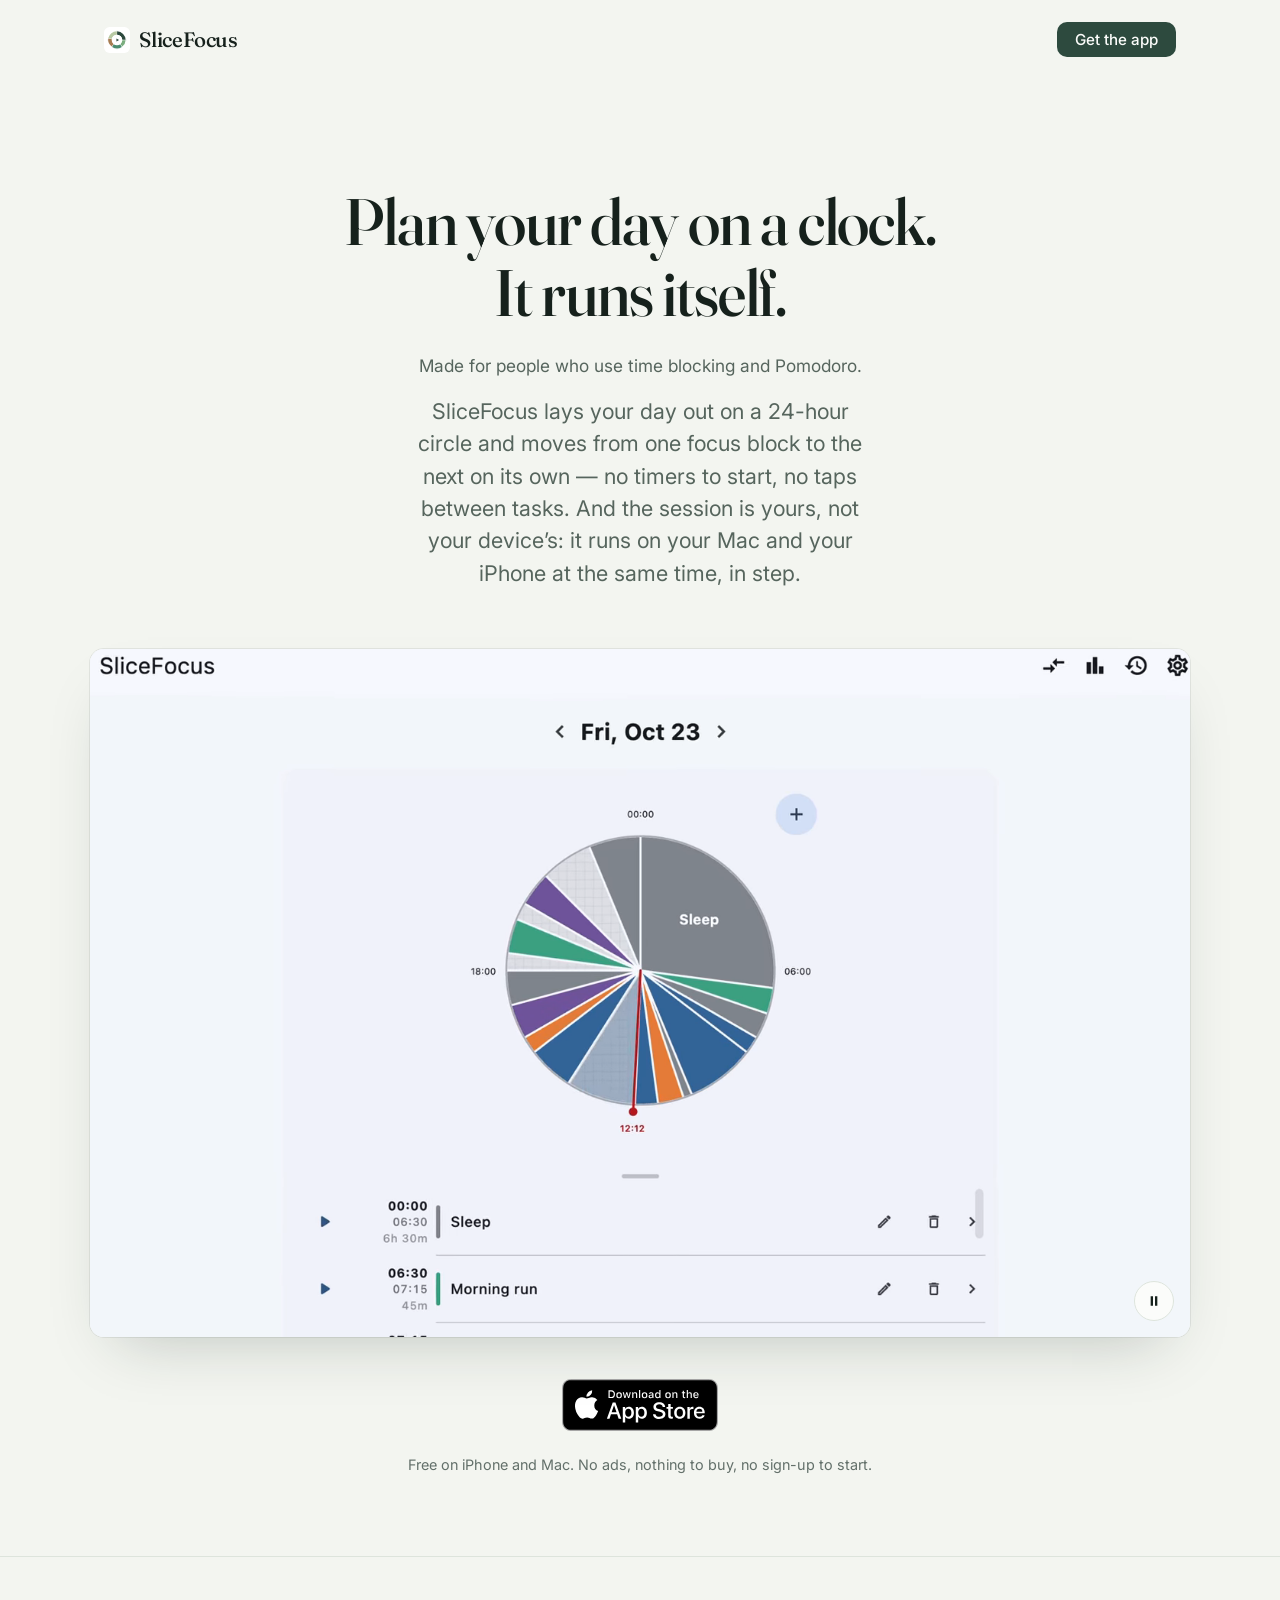
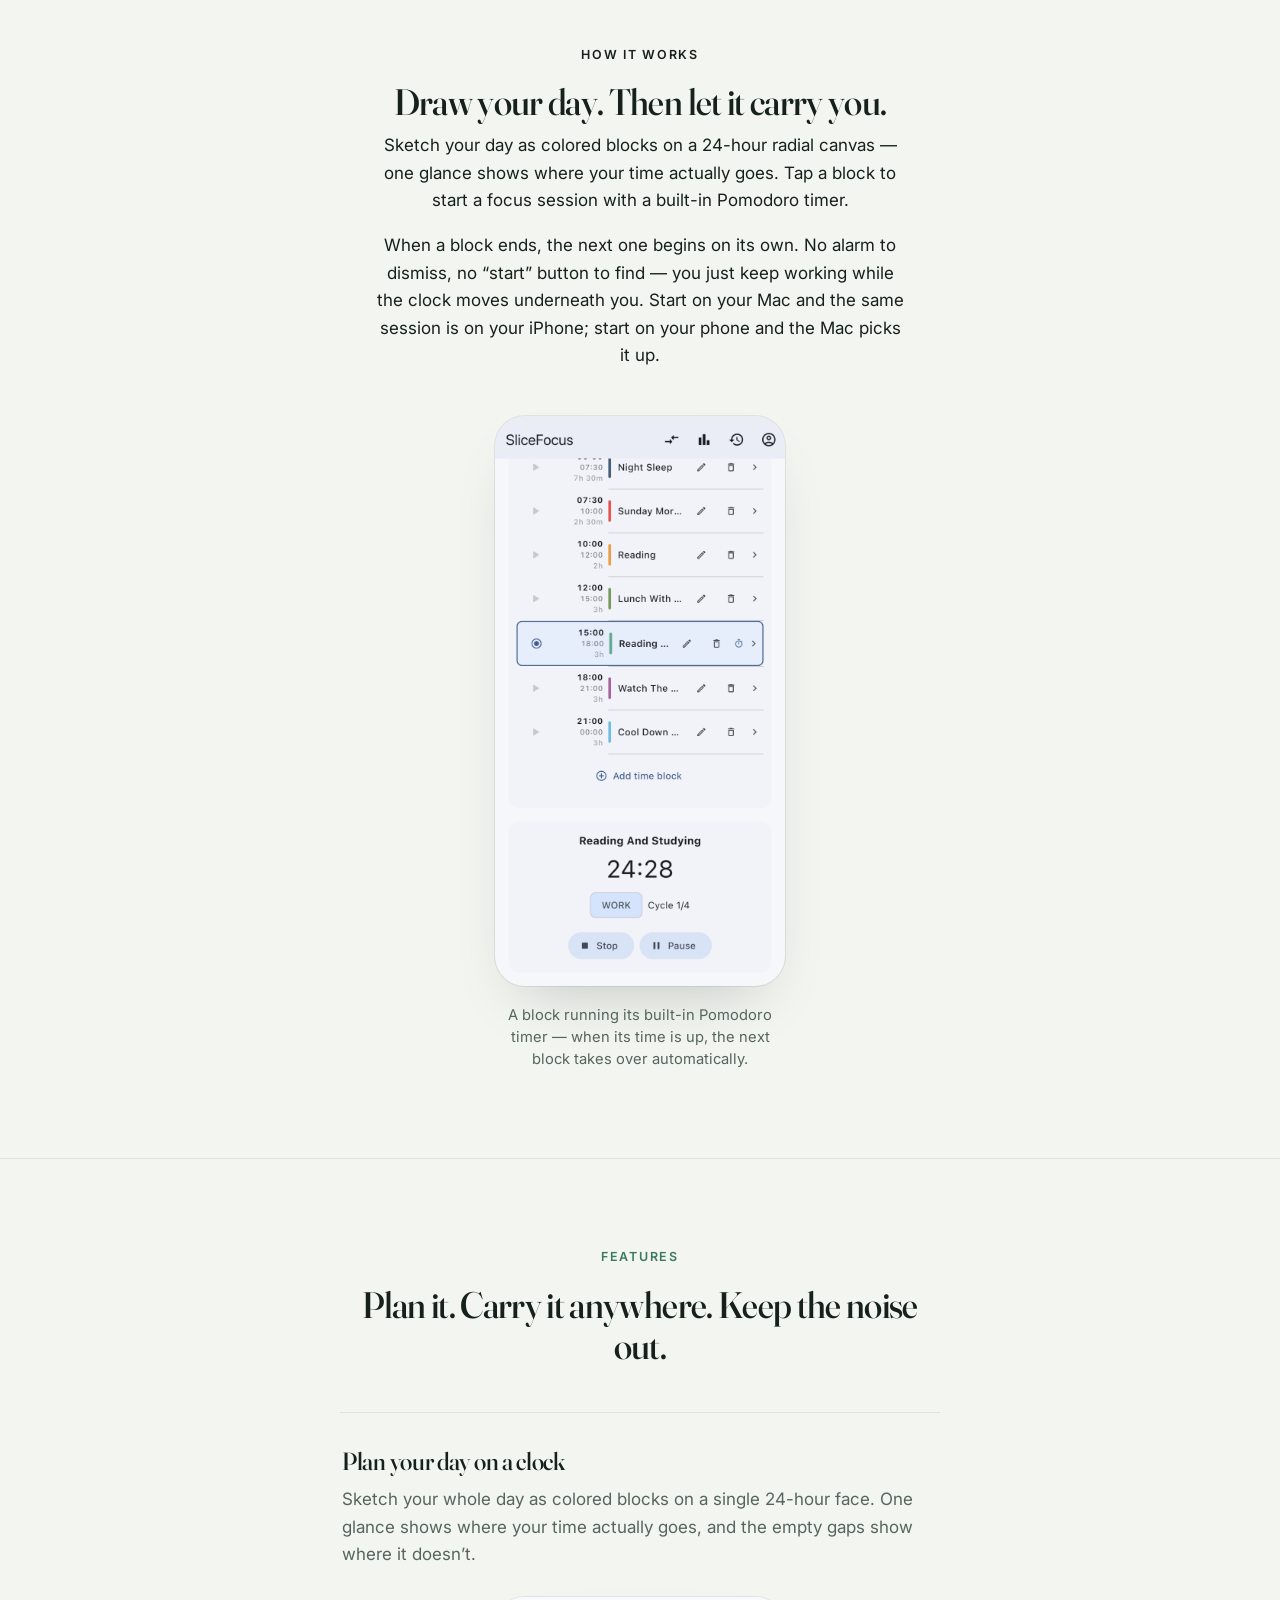
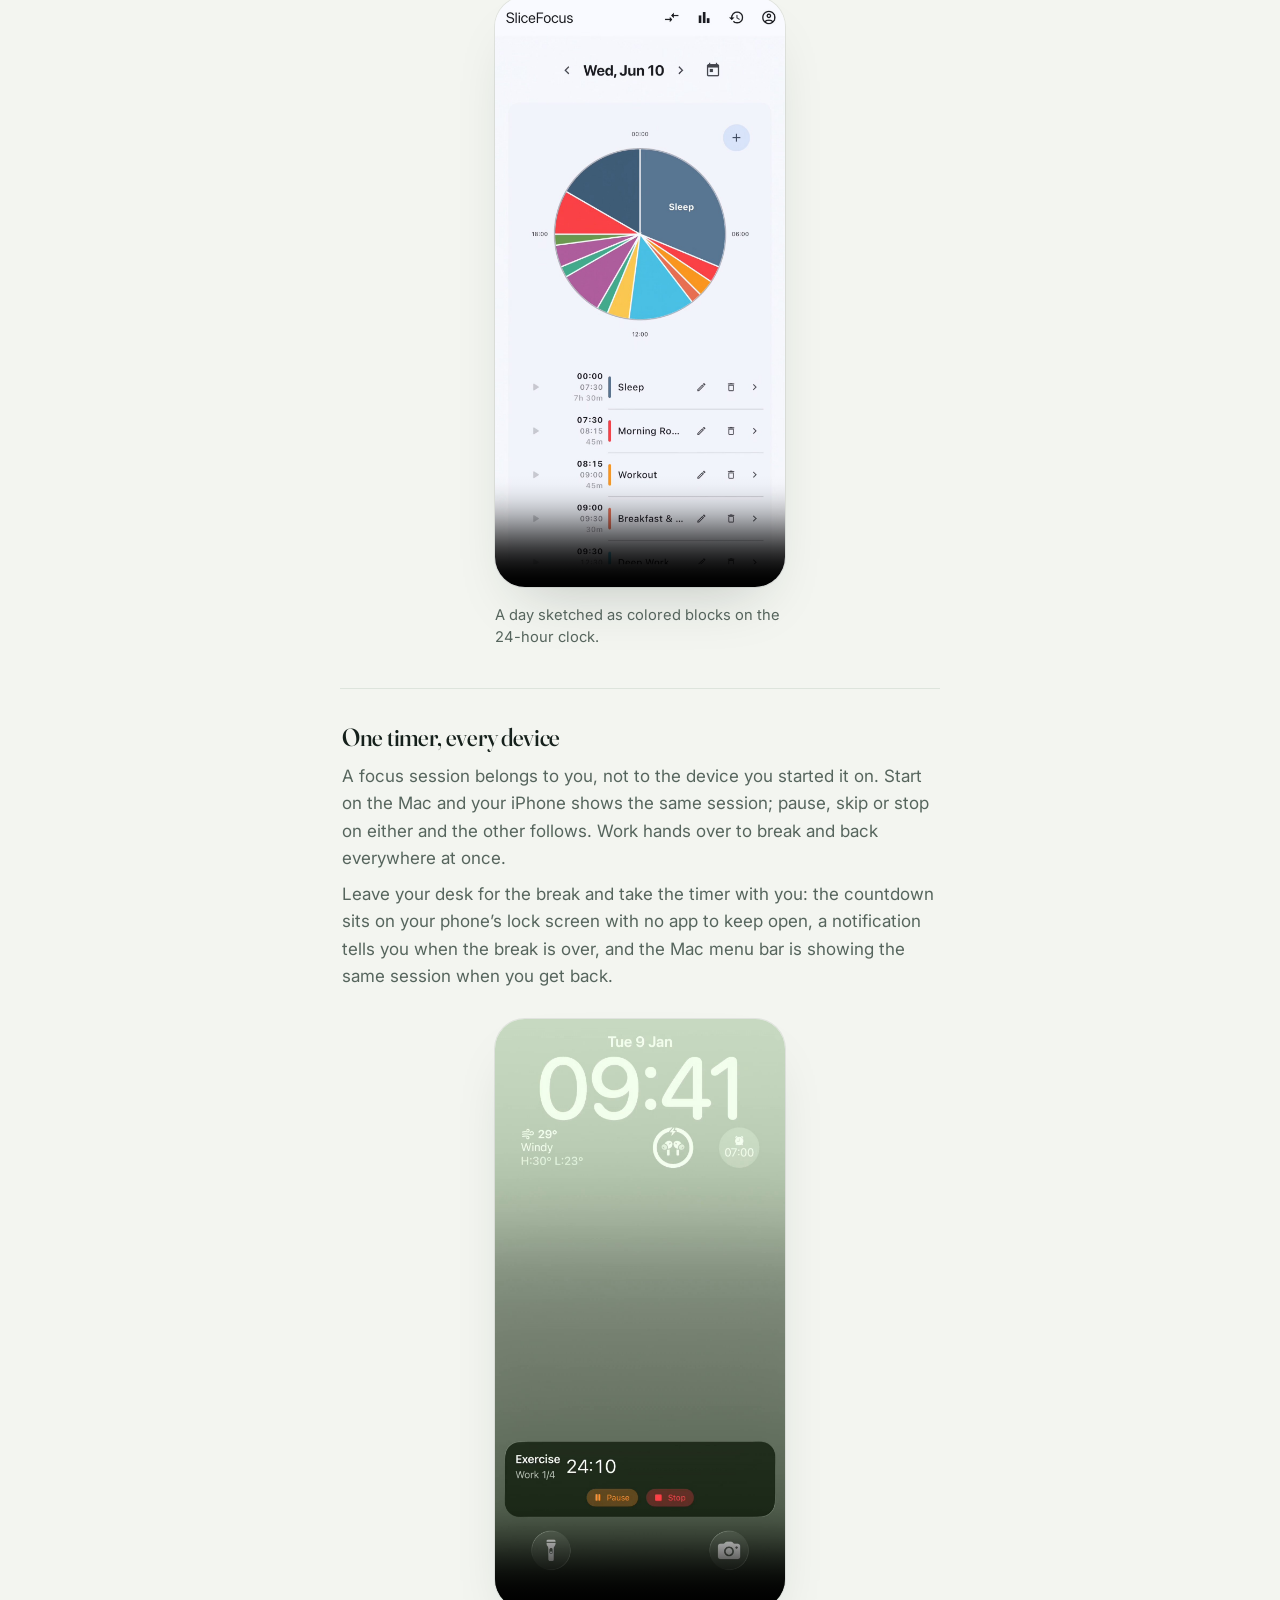
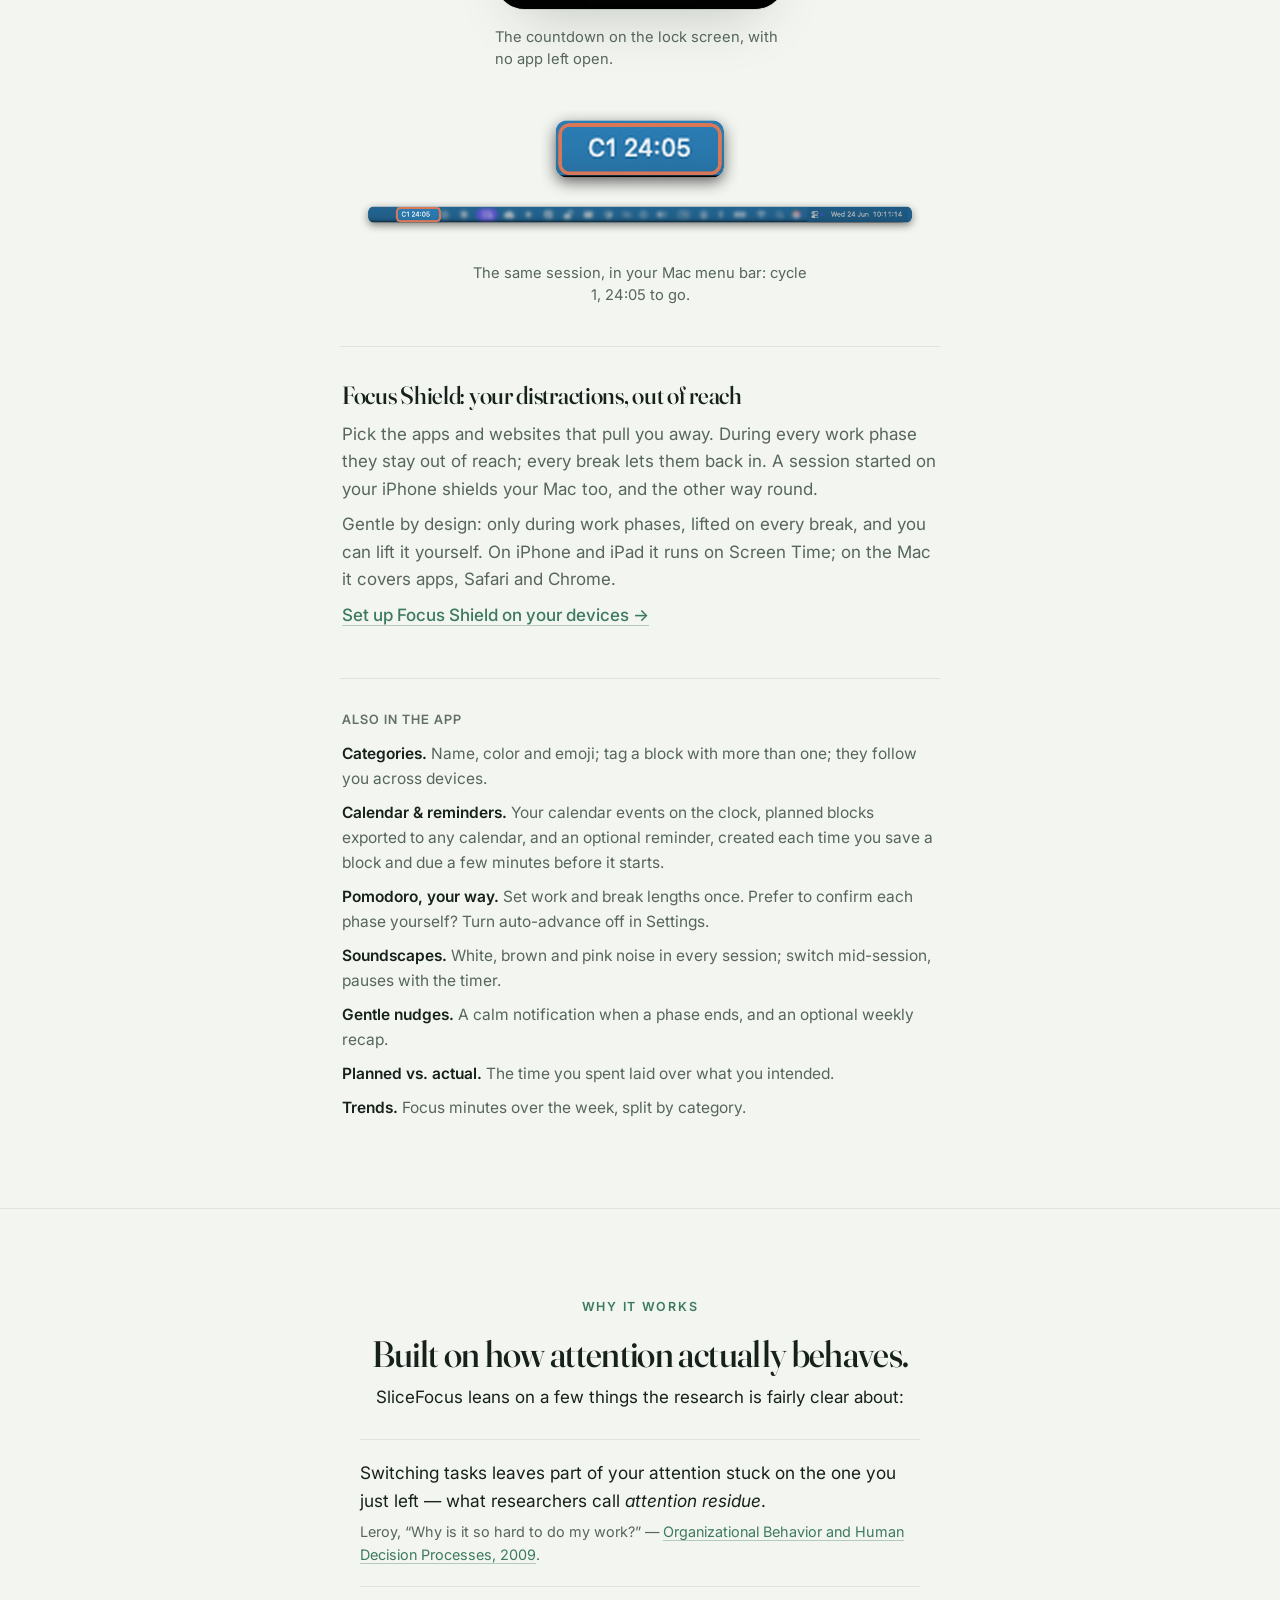
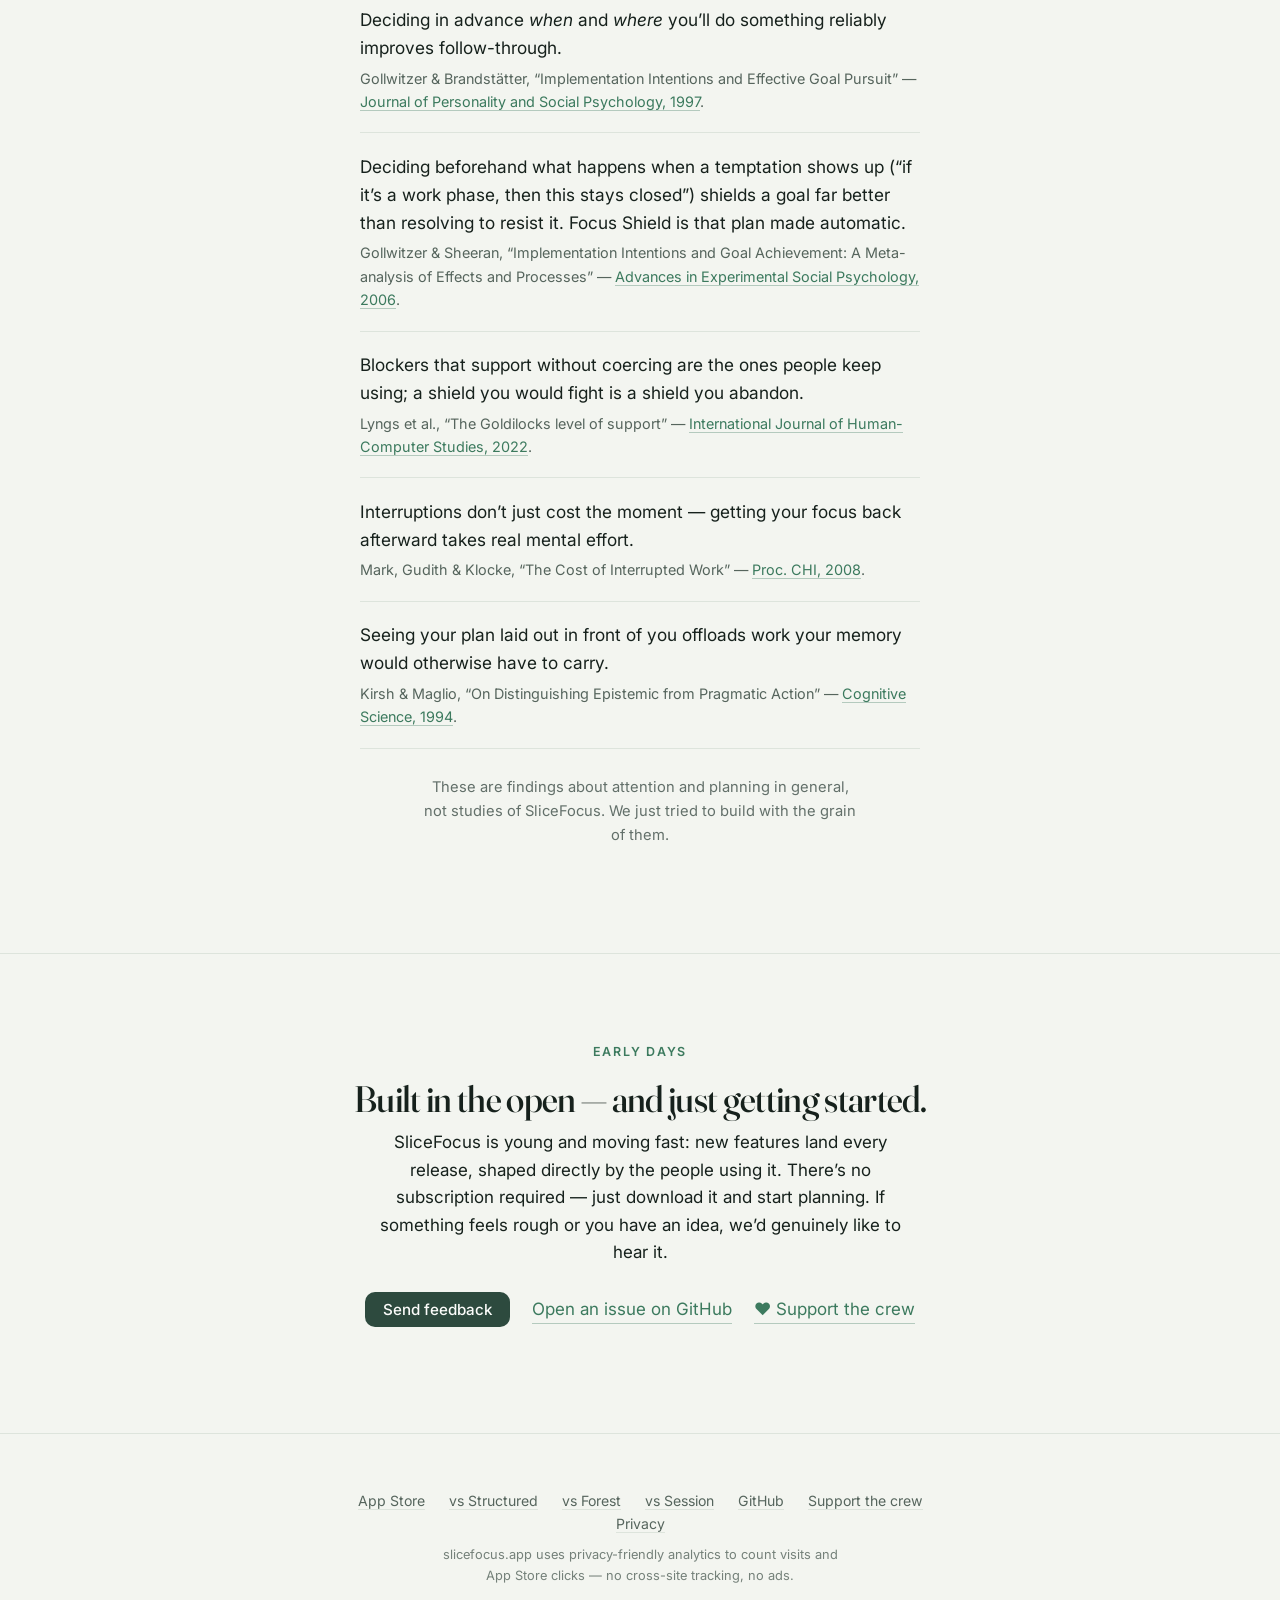
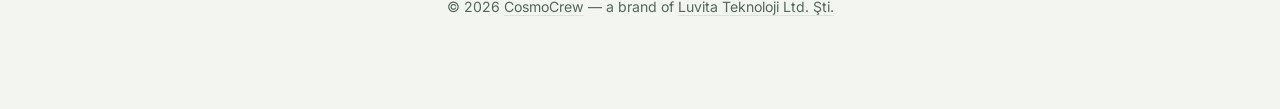
==== index.html @ e77e2076 "MER-37 feat: the hero loop plays on phones too (#38) * MER-37 feat: the hero loop plays on phones to" ====
<!doctype html>
<html lang="en">
<head>
  <meta charset="utf-8">
  <meta name="viewport" content="width=device-width, initial-scale=1">

  <!-- Google Analytics 4 — slicefocus.app marketing-site funnel telemetry (MER-324).
       Dedicated web stream (G-VBK98EW3WQ), separate from the app builds. The Consent
       Mode v2 hook is present so a consent banner can be added later (ADR-044) without
       touching this block. page_view is sent automatically by the config call below. -->
  <script async src="https://www.googletagmanager.com/gtag/js?id=G-VBK98EW3WQ"></script>
  <script>
    window.dataLayer = window.dataLayer || [];
    function gtag(){ dataLayer.push(arguments); }
    gtag('js', new Date());
    gtag('consent', 'default', { analytics_storage: 'granted' });
    gtag('config', 'G-VBK98EW3WQ');
  </script>

  <title>SliceFocus — plan your day on a clock. It runs itself.</title>
  <meta name="description" content="Plan your day on a 24-hour clock that advances block to block on its own. One Pomodoro session on iPhone and Mac, with a Focus Shield for distracting apps and sites.">
  <link rel="canonical" href="https://slicefocus.app/">

  <!-- Open Graph / Twitter — the click magnet for Reddit (#313) / HN (#314) posts. -->
  <meta property="og:type" content="website">
  <meta property="og:site_name" content="SliceFocus">
  <meta property="og:title" content="SliceFocus — plan your day on a clock. It runs itself.">
  <meta property="og:description" content="A calm visual day planner on a 24-hour clock. Blocks advance on their own, one focus session runs on your iPhone and Mac in step, and a Focus Shield keeps distracting apps and sites away.">
  <meta property="og:url" content="https://slicefocus.app/">
  <meta property="og:image" content="https://slicefocus.app/og.png">
  <meta property="og:image:width" content="1200">
  <meta property="og:image:height" content="630">
  <meta property="og:image:alt" content="SliceFocus — a day laid out on a 24-hour radial clock.">
  <meta name="twitter:card" content="summary_large_image">
  <meta name="twitter:title" content="SliceFocus — plan your day on a clock. It runs itself.">
  <meta name="twitter:description" content="A calm visual day planner on a 24-hour clock. Blocks advance on their own, one focus session runs on your iPhone and Mac in step, and a Focus Shield keeps distracting apps and sites away.">
  <meta name="twitter:image" content="https://slicefocus.app/og.png">

  <meta name="theme-color" content="#f3f5f0" media="(prefers-color-scheme: light)">
  <meta name="theme-color" content="#111714" media="(prefers-color-scheme: dark)">

  <link rel="icon" href="icon.svg" type="image/svg+xml">
  <link rel="apple-touch-icon" href="apple-touch-icon.png">

  <!-- Type: Fraunces for headlines, Inter for body text. -->
  <link rel="preconnect" href="https://fonts.googleapis.com">
  <link rel="preconnect" href="https://fonts.gstatic.com" crossorigin>
  <link rel="stylesheet"
        href="https://fonts.googleapis.com/css2?family=Fraunces:opsz,wght@9..144,400..600&family=Inter:wght@400..600&display=swap">

  <link rel="stylesheet" href="styles.css">
</head>
<body>
  <header class="site-header">
    <div class="shell nav">
      <a class="wordmark" href="/">
        <img src="icon.svg" alt="" width="26" height="26">SliceFocus
      </a>
      <a class="btn-dark" href="https://apps.apple.com/app/id6761280632" data-loc="header">Get the app</a>
    </div>
  </header>

  <main>
    <!-- ===== Hero ===== -->
    <section class="hero">
      <div class="wrap">
        <h1>Plan your day on a clock.<br>It runs itself.</h1>
        <p class="hero-audience">Made for people who use time blocking and Pomodoro.</p>
        <p class="lede">
          SliceFocus lays your day out on a 24-hour circle and moves from one
          focus block to the next on its own — no timers to start, no taps
          between tasks. And the session is yours, not your device’s: it runs
          on your Mac and your iPhone at the same time, in step.
        </p>

        <!-- Real product, no device bezel (ADR-042): hero-poster, a frame of the hero
             loop (the day planned on the canvas, the new block's timer just started),
             in a 16:10 frame the page draws (rounded corners + soft shadow on the
             cream) at every width, so the light and dark themes frame it with their
             own tokens. Only one image downloads (WebP, else JPEG). -->
        <div class="hero-media">
          <picture>
            <source srcset="hero-poster.webp" type="image/webp" width="1440" height="900">
            <img src="hero-poster.jpg" width="1440" height="900" fetchpriority="high"
                 alt="SliceFocus on the Mac: a day planned on its 24-hour radial clock, a Deep work block just started, and its 25-minute focus timer counting below the clock.">
          </picture>
          <!-- Hero loop (brief: slicefocus-docs/plans/hero-video-brief.md). Silent,
               muted, looping, at every width since slicefocus-web#37 (phones got the
               still before); the poster above stays underneath and the clip fades in
               over it once it plays (its first frame differs from the poster, which
               shows the timer already running). No `autoplay` attribute on purpose: the
               script below starts it, so reduced-motion and save-data visitors never
               get a frame of motion or a byte of video (preload="none"; the script only
               raises it to "metadata" when the visitor will actually get the loop).
               Without JS the poster simply stays. -->
          <video class="hero-video" muted loop playsinline preload="none"
                 width="1440" height="900" aria-hidden="true" tabindex="-1">
            <source src="hero.webm" type="video/webm">
            <source src="hero.mp4" type="video/mp4">
          </video>
          <button class="media-toggle" type="button" hidden
                  aria-label="Pause the demo video" data-state="playing">
            <svg class="icon-pause" viewBox="0 0 24 24" width="16" height="16" aria-hidden="true" focusable="false"><path d="M7 5h3.5v14H7zM13.5 5H17v14h-3.5z" fill="currentColor"/></svg>
            <svg class="icon-play" viewBox="0 0 24 24" width="16" height="16" aria-hidden="true" focusable="false"><path d="M8 5.5v13l11-6.5z" fill="currentColor"/></svg>
          </button>
        </div>

        <!-- App Store badge — official Apple artwork. Country-agnostic link:
             Apple geo-redirects each visitor to their local storefront. -->
        <a class="appstore" href="https://apps.apple.com/app/id6761280632"
           data-loc="hero" aria-label="Download SliceFocus on the App Store">
          <img src="download-on-the-app-store.svg" alt="Download on the App Store"
               width="156" height="52">
        </a>
        <p class="hero-platforms">Free on iPhone and Mac. No&nbsp;ads, nothing&nbsp;to&nbsp;buy, no&nbsp;sign-up&nbsp;to&nbsp;start.</p>
      </div>
    </section>

    <!-- ===== How it works ===== -->
    <section class="how section-divider">
      <div class="wrap">
        <p class="eyebrow">How it works</p>
        <h2>Draw your day. Then let it carry you.</h2>
        <p>
          Sketch your day as colored blocks on a 24-hour radial canvas — one
          glance shows where your time actually goes. Tap a block to start a
          focus session with a built-in Pomodoro timer.
        </p>
        <p>
          When a block ends, the next one begins on its own. No alarm to dismiss,
          no “start” button to find — you just keep working while the clock moves
          underneath you. Start on your Mac and the same session is on your
          iPhone; start on your phone and the Mac picks it up.
        </p>

        <figure class="shot">
          <img src="screen-focus.png" width="760" height="1495"
               alt="A SliceFocus focus session: the Reading and Studying block with a 24:28 Pomodoro countdown, a WORK label, cycle 1 of 4, and Stop and Pause controls.">
          <figcaption>
            A block running its built-in Pomodoro timer — when its time is up, the
            next block takes over automatically.
          </figcaption>
        </figure>
      </div>
    </section>

    <!-- ===== Features ===== -->
    <!-- Three open beats, no accordion: the three claims a visitor should leave
         with (Shu & Carlson 2014: impressions peak at three claims and drop at
         the fourth; NN/g: don't hide content most visitors need). Everything
         else is one secondary list below. Order set by the founder: planning,
         one session on every device, Focus Shield. -->
    <section class="features section-divider">
      <div class="wrap">
        <p class="eyebrow">Features</p>
        <h2>Plan it. Carry it anywhere. Keep the noise out.</h2>

        <div class="beats">
          <article class="beat">
            <h3>Plan your day on a clock</h3>
            <p>
              Sketch your whole day as colored blocks on a single 24-hour face.
              One glance shows where your time actually goes, and the empty
              gaps show where it doesn’t.
            </p>
            <figure class="shot">
              <video controls muted playsinline loop preload="none"
                     poster="beat1-planning-poster.jpg" width="1080" height="2196">
                <source src="beat1-planning.mp4" type="video/mp4">
                Your browser doesn’t support video playback.
              </video>
              <figcaption>A day sketched as colored blocks on the 24-hour clock.</figcaption>
            </figure>
          </article>

          <article class="beat">
            <h3>One timer, every device</h3>
            <p>
              A focus session belongs to you, not to the device you started it
              on. Start on the Mac and your iPhone shows the same session; pause,
              skip or stop on either and the other follows. Work hands over to
              break and back everywhere at once.
            </p>
            <p>
              Leave your desk for the break and take the timer with you: the
              countdown sits on your phone’s lock screen with no app to keep
              open, a notification tells you when the break is over, and the
              Mac menu bar is showing the same session when you get back.
            </p>
            <figure class="shot">
              <video controls muted playsinline loop preload="none"
                     poster="beat3-lockscreen-poster.jpg" width="1080" height="2196">
                <source src="beat3-lockscreen.mp4" type="video/mp4">
                Your browser doesn’t support video playback.
              </video>
              <figcaption>The countdown on the lock screen, with no app left open.</figcaption>
            </figure>
            <!-- Real macOS menu bar, captured live. Other apps are blurred for
                 focus + privacy; the SliceFocus timer "C1 24:05" is kept sharp
                 and ringed. Shadow + rounded corners are baked into the PNG. -->
            <figure class="menubar-shot">
              <img src="screen-menubar.png" width="1135" height="282"
                   alt="The SliceFocus Pomodoro timer “C1 24:05” shown enlarged — cycle 1, 24 minutes 5 seconds left — above the macOS menu bar where it lives, beside the system clock.">
              <figcaption>The same session, in your Mac menu bar: cycle 1, 24:05 to go.</figcaption>
            </figure>
          </article>

          <article class="beat">
            <h3>Focus Shield: your distractions, out of reach</h3>
            <p>
              Pick the apps and websites that pull you away. During every work
              phase they stay out of reach; every break lets them back in. A
              session started on your iPhone shields your Mac too, and the
              other way round.
            </p>
            <p>
              Gentle by design: only during work phases, lifted on every break,
              and you can lift it yourself. On iPhone and iPad it runs on Screen
              Time; on the Mac it covers apps, Safari and Chrome.
            </p>
            <!-- FIGURE (slicefocus-web#27): the same 3-up as the guide's intro, the
                 shield in effect on iPhone, Mac and in the browser. -->
            <p class="beat-more"><a href="/focus-shield/">Set up Focus Shield on your devices &rarr;</a></p>
          </article>
        </div>

        <!-- Secondary information, deliberately not claims: one list, no accordion. -->
        <div class="also">
          <h3 class="also-title">Also in the app</h3>
          <ul class="also-list">
            <li><strong>Categories.</strong> Name, color and emoji; tag a block with more than one; they follow you across devices.</li>
            <li><strong>Calendar &amp; reminders.</strong> Your calendar events on the clock, planned blocks exported to any calendar, and an optional reminder, created each time you save a block and due a few minutes before it starts.</li>
            <li><strong>Pomodoro, your way.</strong> Set work and break lengths once. Prefer to confirm each phase yourself? Turn auto-advance off in Settings.</li>
            <li><strong>Soundscapes.</strong> White, brown and pink noise in every session; switch mid-session, pauses with the timer.</li>
            <li><strong>Gentle nudges.</strong> A calm notification when a phase ends, and an optional weekly recap.</li>
            <li><strong>Planned vs. actual.</strong> The time you spent laid over what you intended.</li>
            <li><strong>Trends.</strong> Focus minutes over the week, split by category.</li>
          </ul>
        </div>
      </div>
    </section>

    <!-- ===== Science ===== -->
    <section class="science section-divider">
      <div class="wrap">
        <p class="eyebrow">Why it works</p>
        <h2>Built on how attention actually behaves.</h2>
        <p>SliceFocus leans on a few things the research is fairly clear about:</p>

        <ul class="claims">
          <li>
            <p class="claim">
              Switching tasks leaves part of your attention stuck on the one you
              just left — what researchers call <em>attention residue</em>.
            </p>
            <p class="cite">
              Leroy, “Why is it so hard to do my work?” —
              <a href="https://doi.org/10.1016/j.obhdp.2009.04.002"
                 target="_blank" rel="noopener">Organizational Behavior and Human
                Decision Processes, 2009</a>.
            </p>
          </li>
          <li>
            <p class="claim">
              Deciding in advance <em>when</em> and <em>where</em> you’ll do
              something reliably improves follow-through.
            </p>
            <p class="cite">
              Gollwitzer &amp; Brandstätter, “Implementation Intentions and
              Effective Goal Pursuit” —
              <a href="https://doi.org/10.1037/0022-3514.73.1.186"
                 target="_blank" rel="noopener">Journal of Personality and Social
                Psychology, 1997</a>.
            </p>
          </li>
          <li>
            <p class="claim">
              Deciding beforehand what happens when a temptation shows up
              (“if it’s a work phase, then this stays closed”) shields a goal far
              better than resolving to resist it. Focus Shield is that plan made
              automatic.
            </p>
            <p class="cite">
              Gollwitzer &amp; Sheeran, “Implementation Intentions and Goal
              Achievement: A Meta-analysis of Effects and Processes” —
              <a href="https://doi.org/10.1016/S0065-2601(06)38002-1"
                 target="_blank" rel="noopener">Advances in Experimental Social
                Psychology, 2006</a>.
            </p>
          </li>
          <li>
            <p class="claim">
              Blockers that support without coercing are the ones people keep
              using; a shield you would fight is a shield you abandon.
            </p>
            <p class="cite">
              Lyngs et al., “The Goldilocks level of support” —
              <a href="https://doi.org/10.1016/j.ijhcs.2022.102869"
                 target="_blank" rel="noopener">International Journal of
                Human-Computer Studies, 2022</a>.
            </p>
          </li>
          <li>
            <p class="claim">
              Interruptions don’t just cost the moment — getting your focus back
              afterward takes real mental effort.
            </p>
            <p class="cite">
              Mark, Gudith &amp; Klocke, “The Cost of Interrupted Work” —
              <a href="https://doi.org/10.1145/1357054.1357072"
                 target="_blank" rel="noopener">Proc. CHI, 2008</a>.
            </p>
          </li>
          <li>
            <p class="claim">
              Seeing your plan laid out in front of you offloads work your memory
              would otherwise have to carry.
            </p>
            <p class="cite">
              Kirsh &amp; Maglio, “On Distinguishing Epistemic from Pragmatic
              Action” —
              <a href="https://doi.org/10.1207/s15516709cog1804_1"
                 target="_blank" rel="noopener">Cognitive Science, 1994</a>.
            </p>
          </li>
        </ul>

        <p class="science-note">
          These are findings about attention and planning in general, not studies
          of SliceFocus. We just tried to build with the grain of them.
        </p>
      </div>
    </section>

    <!-- ===== Early days ===== -->
    <section class="early section-divider">
      <div class="wrap">
        <p class="eyebrow">Early days</p>
        <h2>Built in the open — and just getting started.</h2>
        <p>
          SliceFocus is young and moving fast: new features land every release,
          shaped directly by the people using it. There’s no subscription
          required — just download it and start planning. If something feels
          rough or you have an idea, we’d genuinely like to hear it.
        </p>
        <p class="early-actions">
          <a class="btn-dark" href="mailto:contact@cosmocrew.dev?subject=SliceFocus%20feedback">Send feedback</a>
          <a href="https://github.com/AnunnakiCosmoCrew/slicefocus-web/issues">Open an issue on GitHub</a>
          <a href="https://ko-fi.com/cosmocrew" target="_blank" rel="noopener">&#9829; Support the crew</a>
        </p>
        <!-- Testimonial slot: drop a real <blockquote> here once we have one. No fabricated quotes. -->
        <!-- "Follow along" changelog link removed for now — no public changelog repo yet; re-add when one exists. -->
      </div>
    </section>
  </main>

  <footer class="site-footer">
    <div class="wrap">
      <p class="links">
        <a href="https://apps.apple.com/app/id6761280632" data-loc="footer">App Store</a>
        <a href="/vs/structured/">vs Structured</a>
        <a href="/vs/forest/">vs Forest</a>
        <a href="/vs/session/">vs Session</a>
        <a href="https://github.com/AnunnakiCosmoCrew">GitHub</a>
        <a href="https://ko-fi.com/cosmocrew" target="_blank" rel="noopener">Support the crew</a>
        <a href="https://anunnakicosmocrew.github.io/slicefocus-docs/legal/privacy-policy">Privacy</a>
      </p>
      <p class="fineprint">slicefocus.app uses privacy-friendly analytics to count visits and App&nbsp;Store clicks — no cross-site tracking, no ads.</p>
      <p>© 2026 <a href="https://anunnakicosmocrew.github.io/">CosmoCrew</a> — a brand of <a href="https://luvita.tr/">Luvita&nbsp;Teknoloji&nbsp;Ltd.&nbsp;Şti.</a></p>
    </div>
  </footer>

  <!-- Funnel telemetry (MER-324): fire app_store_click before navigation, and stamp
       our App Store links with Apple's provider token (pt) and a campaign token (ct)
       derived from the inbound ?utm_source, so App Store Connect can split downloads by
       channel (Reddit / HN / organic). Links stay bare in source; the tokens are applied
       at runtime (MER-42). -->
  <script>
    (function () {
      // Only our own listing: the comparison pages also link Forest's and Structured's.
      var OURS = 'a[href*="apps.apple.com"][href*="id6761280632"]';
      // Apple's provider token for our developer account. App Store Connect counts a
      // campaign only when the link carries both pt and ct (App Store Connect Help,
      // "Campaign links"); mt=8 is the media type Apple's own campaign links use.
      var PT = '128684421';
      // ?utm_source=reddit_pomodoro  ->  ct=reddit_pomodoro ; default 'web'.
      var src = (new URLSearchParams(location.search).get('utm_source') || '')
                  .toLowerCase().replace(/[^a-z0-9_]/g, '');
      var ct = src || 'web';

      document.querySelectorAll(OURS).forEach(function (a) {
        try {
          var u = new URL(a.href);
          u.searchParams.set('pt', PT);
          u.searchParams.set('ct', ct);
          u.searchParams.set('mt', '8');
          a.href = u.toString();
        }
        catch (e) { /* leave href untouched if it can't be parsed */ }
      });

      document.addEventListener('click', function (e) {
        var a = e.target.closest && e.target.closest(OURS);
        if (!a || typeof gtag !== 'function') return;
        gtag('event', 'app_store_click', {
          link_location: a.getAttribute('data-loc') || 'unknown',
          campaign: ct,
          transport_type: 'beacon'
        });
      });
    })();
  </script>

  <!-- Video playback. No dependencies. Nothing auto-plays under prefers-reduced-motion or
       Save-Data (the poster and the pause/play button stay; the native controls still work
       on click), and anything that moves stops when it leaves the screen (WCAG 2.2.2).
       Feature clips are preload="none", so they load no bytes until they are on screen. -->
  <script>
    (function () {
      var reduce = window.matchMedia('(prefers-reduced-motion: reduce)');
      function calm() {
        var c = navigator.connection;
        return reduce.matches || !!(c && c.saveData);
      }
      // MediaQueryList.addEventListener is missing before Safari 14.
      function onChange(mq, fn) {
        if (mq.addEventListener) mq.addEventListener('change', fn);
        else if (mq.addListener) mq.addListener(fn);
      }
      function tryPlay(v) {
        var p = v.play();
        if (p && p.catch) p.catch(function () {});
      }

      /* ---- Hero loop, at every width, with a pause/play button. ---- */
      (function () {
        var media = document.querySelector('.hero-media');
        var v = media && media.querySelector('.hero-video');
        var btn = media && media.querySelector('.media-toggle');
        if (!v || !btn) return;
        var wanted = !calm();   // what the visitor has asked for; the button shows it
        // With an observer, its first callback decides; nothing loads before it.
        var inView = !('IntersectionObserver' in window);

        function label() {
          btn.setAttribute('data-state', wanted ? 'playing' : 'paused');
          btn.setAttribute('aria-label', wanted ? 'Pause the demo video' : 'Play the demo video');
        }
        function sync() {
          var go = wanted && inView && !document.hidden;
          if (go) {
            // The first bytes load only once the loop is wanted and on screen.
            if (v.preload === 'none') v.preload = 'metadata';
            if (v.paused) {
              var p = v.play();
              // Refused (iOS Low Power Mode, a data-saver browser): offer Play
              // instead of showing a Pause button over a still. Our own pause()
              // while the first play() is still pending rejects it with an
              // AbortError, which is not a refusal.
              if (p && p.catch) p.catch(function (e) {
                if (e && e.name === 'NotAllowedError') { wanted = false; label(); btn.hidden = false; }
              });
            }
          } else if (!v.paused) v.pause();
        }
        v.addEventListener('playing', function () { media.classList.add('is-playing'); });
        // The button appears once there is a clip to control (or straight away for a
        // visitor who isn't autoplaying, who has loaded nothing yet) and goes away
        // again if hero.webm / hero.mp4 are missing or fail to load.
        v.addEventListener('loadedmetadata', function () { btn.hidden = false; });
        v.querySelectorAll('source').forEach(function (src) {
          src.addEventListener('error', function () {
            if (src === v.lastElementChild) { btn.hidden = true; wanted = false; label(); }
          });
        });
        btn.addEventListener('click', function () { wanted = !wanted; label(); sync(); });
        onChange(reduce, function () {
          if (reduce.matches) { wanted = false; label(); }
          sync();
        });
        document.addEventListener('visibilitychange', sync);
        if ('IntersectionObserver' in window) {
          new IntersectionObserver(function (entries) {
            inView = entries[entries.length - 1].isIntersecting;
            sync();
          }).observe(media);
        }
        label();
        if (!wanted) btn.hidden = false;
        sync();
      })();

      /* ---- Feature clips: play muted while on screen, pause and rewind on leaving. ---- */
      var clips = document.querySelectorAll('.beat video');
      if (!clips.length || !('IntersectionObserver' in window)) return;
      var held = new WeakSet();    // the visitor paused it: don't restart it under them
      var auto = new WeakSet();    // a pause we issued, so its event isn't read as theirs
      clips.forEach(function (v) {
        v.addEventListener('pause', function () {
          if (auto.delete(v)) return;
          if (!v.ended) held.add(v);
        });
      });
      var io = new IntersectionObserver(function (entries) {
        entries.forEach(function (e) {
          var v = e.target;
          if (e.isIntersecting) {
            if (!calm() && !held.has(v) && v.paused) tryPlay(v);
          } else {
            held.delete(v);
            if (!v.paused) { auto.add(v); v.pause(); }
            if (v.currentTime) v.currentTime = 0;
          }
        });
      }, { threshold: 0.5 });
      clips.forEach(function (v) { io.observe(v); });
    })();
  </script>
</body>
</html>
---- styles.css ----
/* SliceFocus — landing page.
   Visual language: ADR-042 "minimal & sincere". Sage-white canvas, forest greens
   from the app icon, large literary serif headlines (Fraunces), a clean humanist
   sans (Inter), generous whitespace, a deep forest pill CTA. The product is the hero; saturation lives in the
   real app screenshots, not the page chrome. */

:root {
  --bg:        #f3f5f0;  /* soft sage-white canvas */
  --surface:   #fbfcfa;  /* lifted paper — screenshot frames */
  --fg:        #16211c;  /* green-black */
  --muted:     #56655d;  /* moss grey, secondary text */
  --faint:     #63706a;  /* moss grey, tertiary text */
  --accent:    #3c7a5e;  /* forest green (icon) */
  --accent-ink:#2d4a3e;  /* deep forest for hover (icon) */
  --line:      #dde4dc;  /* sage hairline rules / borders */
  --btn:       #2d4a3e;  /* deep forest pill button */
  --btn-fg:    #fbfcfa;
  --btn-hover: #233b31;
  --shadow: 0 28px 60px -28px rgba(25, 45, 35, 0.25);

  --serif: "Fraunces", "Iowan Old Style", "Palatino Linotype", Georgia, ui-serif, serif;
  --sans: "Inter", -apple-system, BlinkMacSystemFont, "Segoe UI", Roboto, "Helvetica Neue", Arial, sans-serif;
}

@media (prefers-color-scheme: dark) {
  :root {
    --bg:        #111714;
    --surface:   #19211d;
    --fg:        #e5ece7;
    --muted:     #a2afa7;
    --faint:     #86948c;
    --accent:    #8dbf91;
    --accent-ink:#aed3b0;
    --line:      #2a3530;
    --btn:       #e5ece7;
    --btn-fg:    #111714;
    --btn-hover: #ffffff;
    --shadow: 0 28px 60px -28px rgba(0, 0, 0, 0.6);
  }
}

* { box-sizing: border-box; }
html { -webkit-text-size-adjust: 100%; }

body {
  margin: 0;
  background: var(--bg);
  color: var(--fg);
  font-family: var(--sans);
  font-size: 1.0625rem;        /* ~17px */
  line-height: 1.62;
  -webkit-font-smoothing: antialiased;
  text-rendering: optimizeLegibility;
}

/* ---- Containers: a wide shell for the nav, a narrow column for reading ---- */
.shell { width: 100%; max-width: 1120px; margin: 0 auto; padding: 0 24px; }
.wrap  { width: 100%; max-width: 660px;  margin: 0 auto; padding: 0 24px; }

/* ---- Typography ---- */
h1, h2, h3 {
  font-family: var(--serif);
  font-weight: 500;
  color: var(--fg);
  line-height: 1.08;
  letter-spacing: -0.018em;
  font-variation-settings: "opsz" 144, "SOFT" 0, "WONK" 0;
}
h1 { font-size: clamp(2.7rem, 7vw, 4.1rem); margin: 0 0 0.36em; }
h2 { font-size: clamp(1.7rem, 4.2vw, 2.3rem); margin: 0 0 0.6rem; line-height: 1.12; }

p { margin: 0 0 1.1rem; }

a {
  color: var(--accent);
  text-decoration: none;
  border-bottom: 1px solid var(--line);  /* fallback for browsers without color-mix() */
  border-bottom: 1px solid color-mix(in srgb, var(--accent) 35%, transparent);
}
a:hover { color: var(--accent-ink); border-bottom-color: var(--accent-ink); }

.lede {
  font-size: clamp(1.15rem, 2.4vw, 1.35rem);
  line-height: 1.5;
  color: var(--muted);
  max-width: 36ch;
  margin: 0 auto;
}

.eyebrow {
  font-size: 0.78rem;
  font-weight: 600;
  letter-spacing: 0.14em;
  text-transform: uppercase;
  color: var(--accent);
  margin: 0 0 1rem;
}

/* ---- Dark pill button (primary CTA) ---- */
.btn-dark {
  display: inline-flex;
  align-items: center;
  gap: 8px;
  background: var(--btn);
  color: var(--btn-fg);
  font-family: var(--sans);
  font-size: 0.95rem;
  font-weight: 500;
  line-height: 1;
  padding: 10px 18px;
  border: 0;
  border-radius: 10px;
  white-space: nowrap;
  transition: background 0.15s ease, transform 0.15s ease;
}
.btn-dark:hover { background: var(--btn-hover); color: var(--btn-fg); border: 0; transform: translateY(-1px); }

/* ---- Header / nav ---- */
.site-header { padding: 22px 0; }
.nav { display: flex; align-items: center; justify-content: space-between; gap: 16px; }
.wordmark {
  display: inline-flex;
  align-items: center;
  gap: 9px;
  font-family: var(--serif);
  font-weight: 500;
  font-size: 1.3rem;
  letter-spacing: -0.01em;
  color: var(--fg);
  border: 0;
  font-variation-settings: "opsz" 40, "SOFT" 0, "WONK" 0;
}
.wordmark img { display: block; }

/* ---- Hero ---- */
.hero { text-align: center; padding: clamp(56px, 10vw, 108px) 0 clamp(44px, 8vw, 80px); }

/* Hero: the Mac app at 16:10 (hero-poster, then the hero loop), at every width
   since slicefocus-web#37 (phones showed a portrait still before). Wider than
   the reading column on desktop so its UI text reads at full size; 16 px
   gutters on a phone. The files carry only the app's pixels; the page draws the
   frame (rounded corners, the soft shadow, a hairline) on its own cream, so both
   themes frame it with their own tokens and no baked-in background can drift
   from --bg after compression. */
.hero-media {
  --hero-w: min(1100px, 100vw - 32px);
  position: relative;
  width: var(--hero-w);
  margin: clamp(40px, 6vw, 60px) 0 0 calc(50% - var(--hero-w) / 2);
  aspect-ratio: 16 / 10;
  border-radius: 14px;
  overflow: hidden;
  background: var(--surface);
  box-shadow: var(--shadow);  /* fallback for browsers without color-mix() */
  box-shadow: var(--shadow), 0 0 0 1px color-mix(in srgb, var(--fg) 8%, transparent);
}
.hero-media img { display: block; width: 100%; height: 100%; object-fit: cover; }
@media (min-width: 760px) {
  .hero-media { --hero-w: min(1100px, 100vw - 64px); }
}

/* The loop sits over the poster and fades in once it has actually played, so a
   missing or blocked clip leaves the poster. */
.hero-video {
  display: block;
  position: absolute;
  inset: 0;
  width: 100%;
  height: 100%;
  object-fit: cover;
  opacity: 0;
  transition: opacity 0.5s ease;
}
.hero-media.is-playing .hero-video { opacity: 1; }

/* Pause/play (WCAG 2.2.2): a quiet paper disc, clay ring on hover and focus. */
.media-toggle {
  position: absolute;
  right: 16px;
  bottom: 16px;
  display: grid;
  place-items: center;
  width: 40px;
  height: 40px;
  padding: 0;
  border: 1px solid var(--line);
  border-radius: 50%;
  background: var(--surface);
  color: var(--fg);
  cursor: pointer;
  transition: border-color 0.15s;
}
.media-toggle[hidden] { display: none; }
.media-toggle:hover { border-color: var(--accent); }
.media-toggle:focus-visible { outline: 2px solid var(--accent); outline-offset: 3px; }
.media-toggle[data-state="playing"] .icon-play,
.media-toggle[data-state="paused"] .icon-pause { display: none; }

/* A quiet line under the headline so time-blocking / Pomodoro users can
   self-identify before the lede. */
.hero-audience {
  font-size: clamp(0.95rem, 2vw, 1.08rem);
  color: var(--muted);
  max-width: 42ch;
  margin: 0 auto 0.9rem;
}

/* ---- App Store badge (official Apple artwork) ---- */
.appstore {
  display: inline-flex;
  margin-top: clamp(30px, 5vw, 42px);
  border: 0;
  border-radius: 9px;
  transition: opacity 0.15s ease, transform 0.15s ease;
}
.appstore:hover { opacity: 0.85; transform: translateY(-1px); }
.appstore img { display: block; height: 52px; width: auto; }

/* Quiet platform note under the badge — the app is universal (iPhone + Mac). */
.hero-platforms {
  margin: 0.85rem auto 0;
  font-size: 0.9rem;
  color: var(--faint);
}

/* ---- Section rhythm ---- */
section { padding: clamp(48px, 8vw, 88px) 0; }
.section-divider { border-top: 1px solid var(--line); }

/* How it works + science intros read centered and airy. */
.how, .science { text-align: center; }
.how p { max-width: 48ch; margin-left: auto; margin-right: auto; color: var(--fg); }
.science > .wrap > p { max-width: 48ch; margin-left: auto; margin-right: auto; }

/* ---- Secondary product shot (focus timer in "How it works") ---- */
.shot { width: min(290px, 68vw); margin: clamp(30px, 5vw, 46px) auto 0; }
.shot img,
.shot video {
  display: block;
  width: 100%;
  height: auto;
  border-radius: 30px;
  background: var(--surface);
  box-shadow: var(--shadow);  /* fallback for browsers without color-mix() */
  box-shadow: var(--shadow), 0 0 0 1px color-mix(in srgb, var(--fg) 8%, transparent);
}
.shot figcaption {
  margin: 1.1rem auto 0;
  max-width: 38ch;
  font-size: 0.92rem;
  color: var(--muted);
  line-height: 1.5;
}

/* ---- Features: three open beats + one secondary list ---- */
.features { text-align: center; }
.beats {
  max-width: 600px;
  margin: clamp(28px, 5vw, 46px) auto 0;
  text-align: left;
}
.beat {
  border-top: 1px solid var(--line);
  padding: clamp(22px, 4vw, 34px) 2px clamp(26px, 5vw, 40px);
}
.beat h3 {
  margin: 0 0 0.6rem;
  font-family: var(--serif);
  font-weight: 500;
  font-size: clamp(1.25rem, 2.8vw, 1.55rem);
  line-height: 1.2;
  letter-spacing: -0.012em;
  color: var(--fg);
}
.beat p { color: var(--muted); margin: 0 0 0.5rem; }
.beat .shot { margin-top: clamp(18px, 4vw, 28px); }

.also {
  max-width: 600px;
  margin: 0 auto;
  padding: clamp(22px, 4vw, 34px) 2px 0;
  border-top: 1px solid var(--line);
  text-align: left;
}
.also-title {
  margin: 0 0 0.9rem;
  font-family: var(--sans);
  font-weight: 600;
  font-size: 0.8rem;
  letter-spacing: 0.08em;
  text-transform: uppercase;
  color: var(--faint);
}
.also-list {
  list-style: none;
  margin: 0;
  padding: 0;
  display: grid;
  gap: 0.55rem;
  font-size: 0.97rem;
  color: var(--muted);
}
.also-list strong { font-weight: 600; color: var(--fg); }

/* Wide, thin menu-bar strip — shadow + rounded corners are baked into the PNG,
   so no CSS frame here. Spans the body, capped so it doesn't get oversized. */
.menubar-shot {
  width: 100%;
  max-width: 600px;
  margin: clamp(18px, 4vw, 28px) auto 0;
  text-align: center;
}
.menubar-shot img { display: block; width: 100%; height: auto; }
.menubar-shot figcaption {
  margin: 1rem auto 0;
  max-width: 38ch;
  font-size: 0.92rem;
  color: var(--muted);
  line-height: 1.5;
}
/* ---- Science claims ---- */
.science .claims {
  list-style: none;
  max-width: 560px;
  margin: 1.7rem auto 0;
  padding: 0;
  text-align: left;
}
.science .claims li {
  padding: 1.2rem 0;
  border-top: 1px solid var(--line);
}
.science .claims li:last-child { border-bottom: 1px solid var(--line); }
.science .claim { margin: 0 0 0.3rem; font-size: 1.08rem; }
.science .cite { margin: 0; font-size: 0.9rem; color: var(--muted); }
.science .cite a { font-size: inherit; }
.science-note { margin-top: 1.7rem; font-size: 0.92rem; color: var(--faint); }

/* ---- Early days (honest signals: indie dev, no subscription, feedback) ---- */
.early { text-align: center; }
/* Only the unclassed description paragraph; keeps the faint note its own colour. */
.early p:not([class]) { max-width: 48ch; margin-left: auto; margin-right: auto; }
.early-actions {
  display: flex;
  flex-wrap: wrap;
  gap: 14px 22px;
  align-items: center;
  justify-content: center;
  margin-top: 1.6rem;
}

/* ---- Footer ---- */
.site-footer {
  text-align: center;
  padding: 56px 0 72px;
  border-top: 1px solid var(--line);
  color: var(--muted);
  font-size: 0.88rem;
}
.site-footer a { color: var(--muted); border-bottom-color: var(--line); }
.site-footer a:hover { color: var(--fg); }
.site-footer .links { margin-bottom: 0.6rem; }
.site-footer .links a { margin: 0 10px; }
.site-footer .fineprint { margin: 0 auto 0.6rem; max-width: 52ch; font-size: 0.8rem; opacity: 0.8; }

@media (prefers-reduced-motion: reduce) {
  * { transition: none !important; }
  /* The hero loop and the feature clips are also held back in script (index.html):
     no autoplay, the poster and the pause/play button stay. A click on play or on a
     clip's native controls still plays it. */
  /* Don't shift interactive elements on hover for reduced-motion users. */
  .btn-dark:hover,
  .appstore:hover { transform: none; }
}

/* ---- Focus Shield guide (/focus-shield/) ----
   Task-oriented cards, one per device (Carroll's minimalism): the step list is
   the content, a short "how it works" line above it, recovery lines below.
   Same reading column and tokens as the home page; headings left-aligned
   because this is a page to act on, not a showcase. */
.guide h1 { font-size: clamp(2.3rem, 6vw, 3.4rem); }
.guide h2 { margin-bottom: 1rem; }
.guide section { padding: clamp(40px, 7vw, 72px) 0; }
.guide-intro { padding-bottom: clamp(24px, 5vw, 48px); }
.guide-intro .lede { margin: 0; max-width: none; }

.device-nav {
  display: flex;
  flex-wrap: wrap;
  gap: 8px;
  margin: 1.4rem 0 0.4rem;
}
.device-nav a {
  border: 1px solid var(--line);
  border-radius: 999px;
  padding: 6px 14px;
  font-size: 0.9rem;
  color: var(--fg);
  background: var(--surface);
  transition: border-color 0.15s;
}
.device-nav a:hover { border-color: var(--accent); color: var(--fg); }

.device {
  padding: clamp(14px, 3vw, 22px) 0 clamp(10px, 2vw, 18px);
  scroll-margin-top: 24px;
}
.device[hidden] { display: none; }
.device-how { color: var(--muted); margin-bottom: 1rem; }
.device-how .soon {
  display: inline-block;
  margin-left: 4px;
  padding: 1px 9px;
  border: 1px solid var(--line);
  border-radius: 999px;
  font-size: 0.8rem;
  color: var(--faint);
  white-space: nowrap;
}

.steps {
  margin: 0 0 1.2rem;
  padding: 0;
  list-style: none;
  counter-reset: step;
}
.steps li {
  position: relative;
  padding: 0.55rem 0 0.55rem 2.4rem;
  counter-increment: step;
}
.steps li::before {
  content: counter(step);
  position: absolute;
  left: 0;
  top: 0.62rem;
  width: 1.6rem;
  height: 1.6rem;
  border-radius: 50%;
  display: grid;
  place-items: center;
  font-size: 0.82rem;
  font-weight: 600;
  color: var(--accent);
  background: var(--surface);
  border: 1px solid var(--line);
}
.steps b, .recovery b { font-weight: 600; color: var(--fg); }

.recovery {
  border-left: 2px solid var(--accent);
  padding: 0.1rem 0 0.1rem 1rem;
  margin: 0 0 1.4rem;
  font-size: 0.95rem;
  color: var(--muted);
}
.recovery p { margin: 0 0 0.7rem; }
.recovery p:last-child { margin-bottom: 0; }

.limits {
  margin: 0;
  padding: 0;
  list-style: none;
}
.limits li {
  padding: 0.8rem 0;
  border-top: 1px solid var(--line);
  color: var(--muted);
}
.limits li:last-child { border-bottom: 1px solid var(--line); }

.beat-more { margin-top: 0.4rem; }
.beat-more a { font-weight: 500; }
.steps a b, .recovery a b { color: inherit; }   /* a bold label inside a link keeps the link colour */
/* Guide figures: system UI reads at near its real size, so these are wider than
   the phone shots, with a quieter corner radius. */
.guide .shot { margin: 0.4rem auto 1.6rem; }
.guide .shot-wide { width: min(560px, 100%); }
.guide .shot-wide img { border-radius: 14px; }
.guide .shot-popup { width: min(300px, 80vw); }
.guide .shot-popup img { border-radius: 12px; }
.guide .shot figcaption { text-align: center; }
/* The shield window capture carries its own shadow and transparent corners
   (like the menu bar strip), so no page frame round it. */
.guide .shot-bare { width: min(456px, 100%); }
.guide .shot-bare img { border-radius: 0; background: transparent; box-shadow: none; }
.guide-note { color: var(--muted); font-size: 0.97rem; }
.device-nav a[aria-current="true"] { border-color: var(--accent); background: var(--accent); color: var(--btn-fg); }

/* ---- Comparison pages (/vs/): who each app suits, then a table of checkable facts ---- */
.vs-suits { margin: 0 0 1.4rem; padding: 0; list-style: none; }
.vs-suits li { padding: 0.8rem 0; border-top: 1px solid var(--line); }
.vs-suits li:last-child { border-bottom: 1px solid var(--line); }
.vs-suits b { font-weight: 600; color: var(--fg); }
.vs-table { width: 100%; border-collapse: collapse; font-size: 0.97rem; margin: 0.6rem 0 0.4rem; }
.vs-table th, .vs-table td { text-align: left; vertical-align: top; padding: 0.7rem 0.8rem 0.7rem 0; border-top: 1px solid var(--line); }
.vs-table thead th { border-top: 0; font-weight: 600; color: var(--fg); }
.vs-table tbody th { font-weight: 500; color: var(--muted); width: 28%; }
.vs-table td { color: var(--fg); }
.vs-table tbody tr:last-child > * { border-bottom: 1px solid var(--line); }
.vs-sources { color: var(--muted); font-size: 0.92rem; }
@media (max-width: 560px) {
  .vs-table, .vs-table tbody, .vs-table tr, .vs-table th, .vs-table td { display: block; }
  .vs-table thead { position: absolute; left: -9999px; }
  .vs-table tr { padding: 0.7rem 0; border-top: 1px solid var(--line); }
  .vs-table th, .vs-table td, .vs-table tbody th { border: 0; padding: 0 0 0.3rem; width: auto; }
  .vs-table td[data-app]::before { content: attr(data-app) ": "; color: var(--muted); }
}
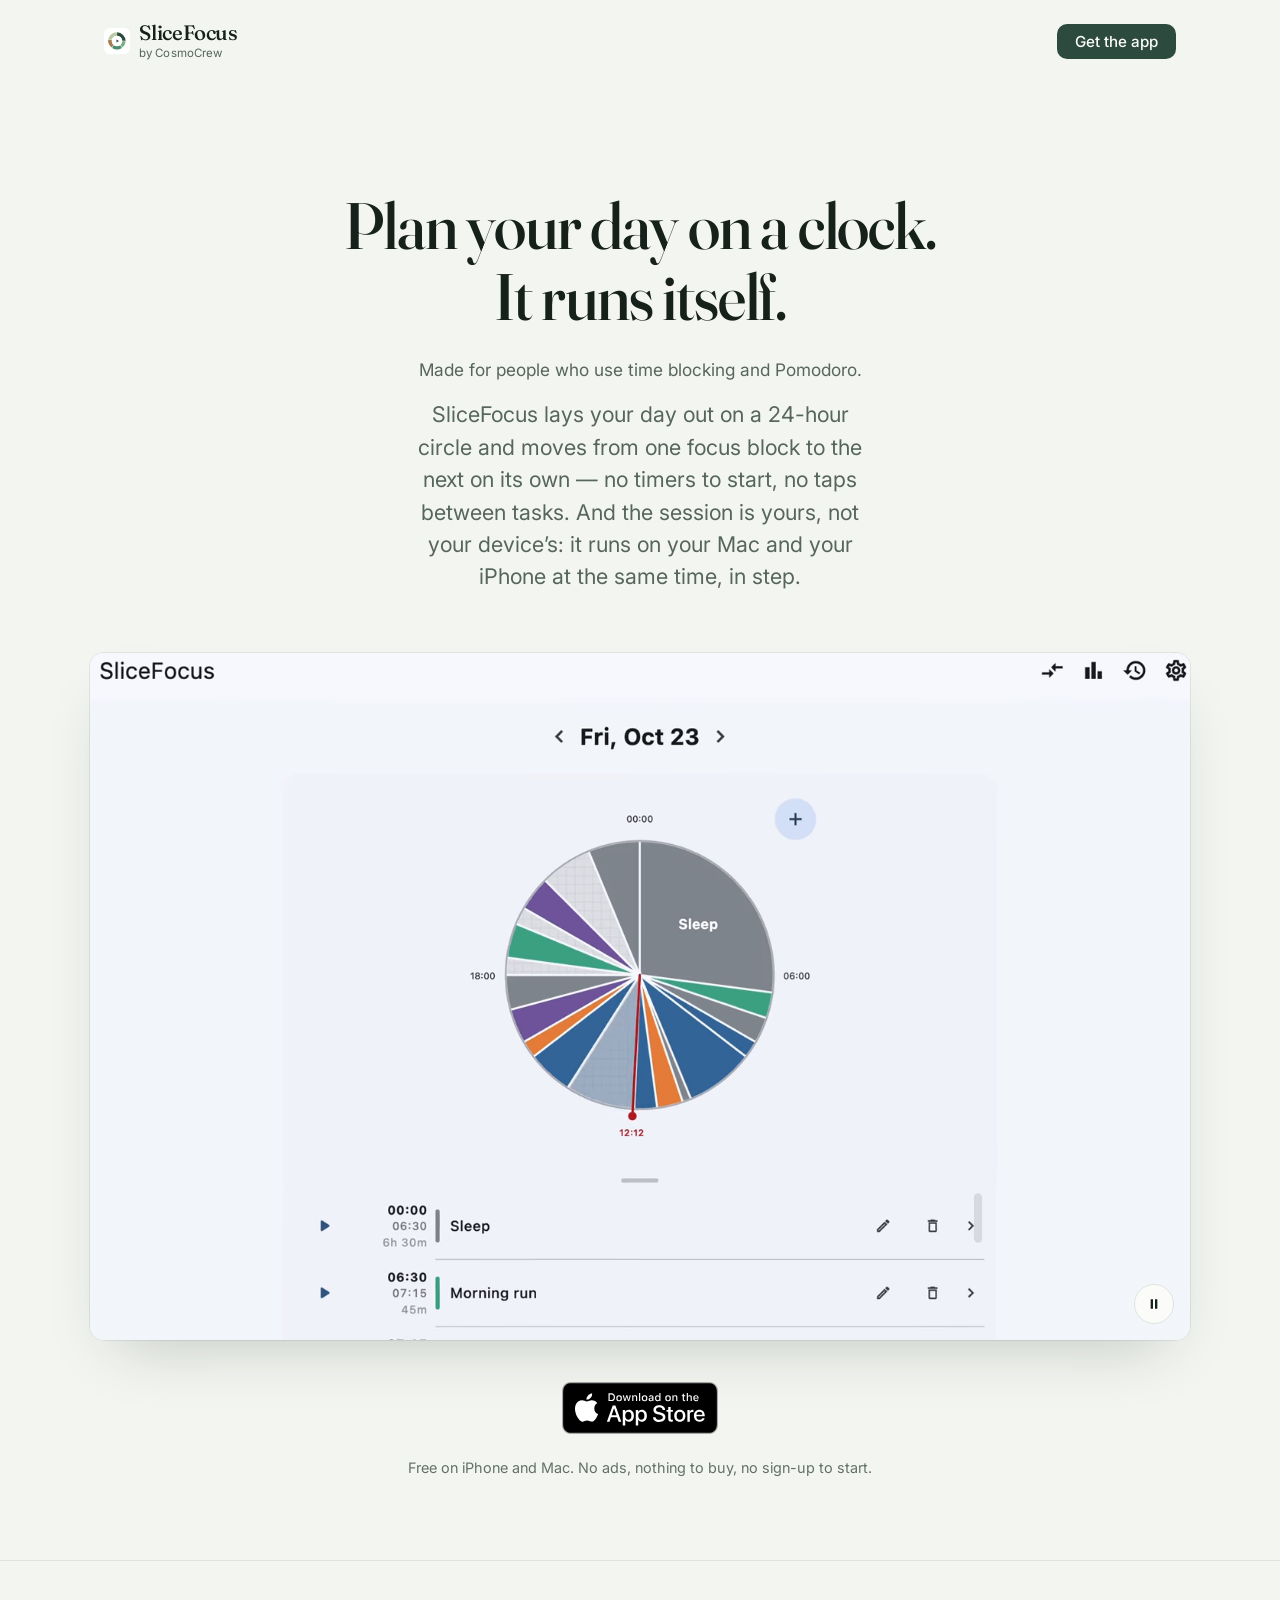
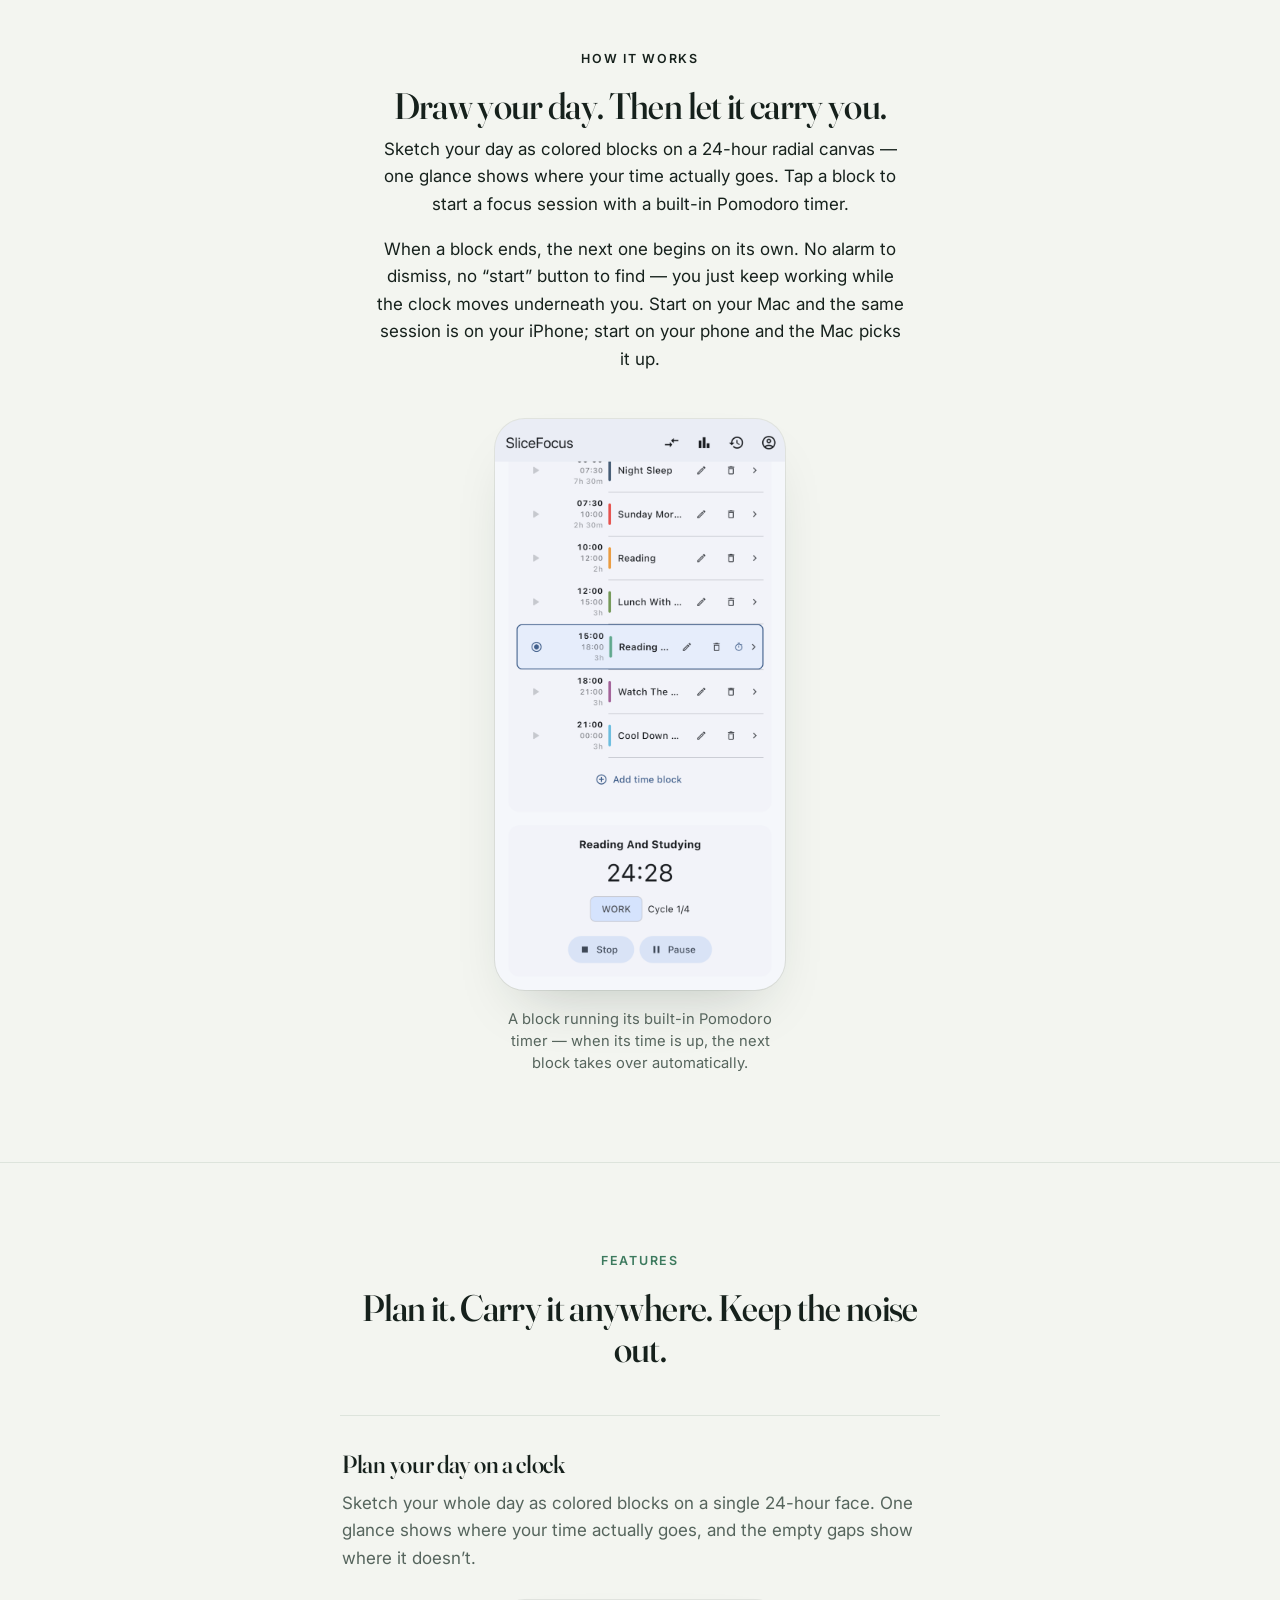
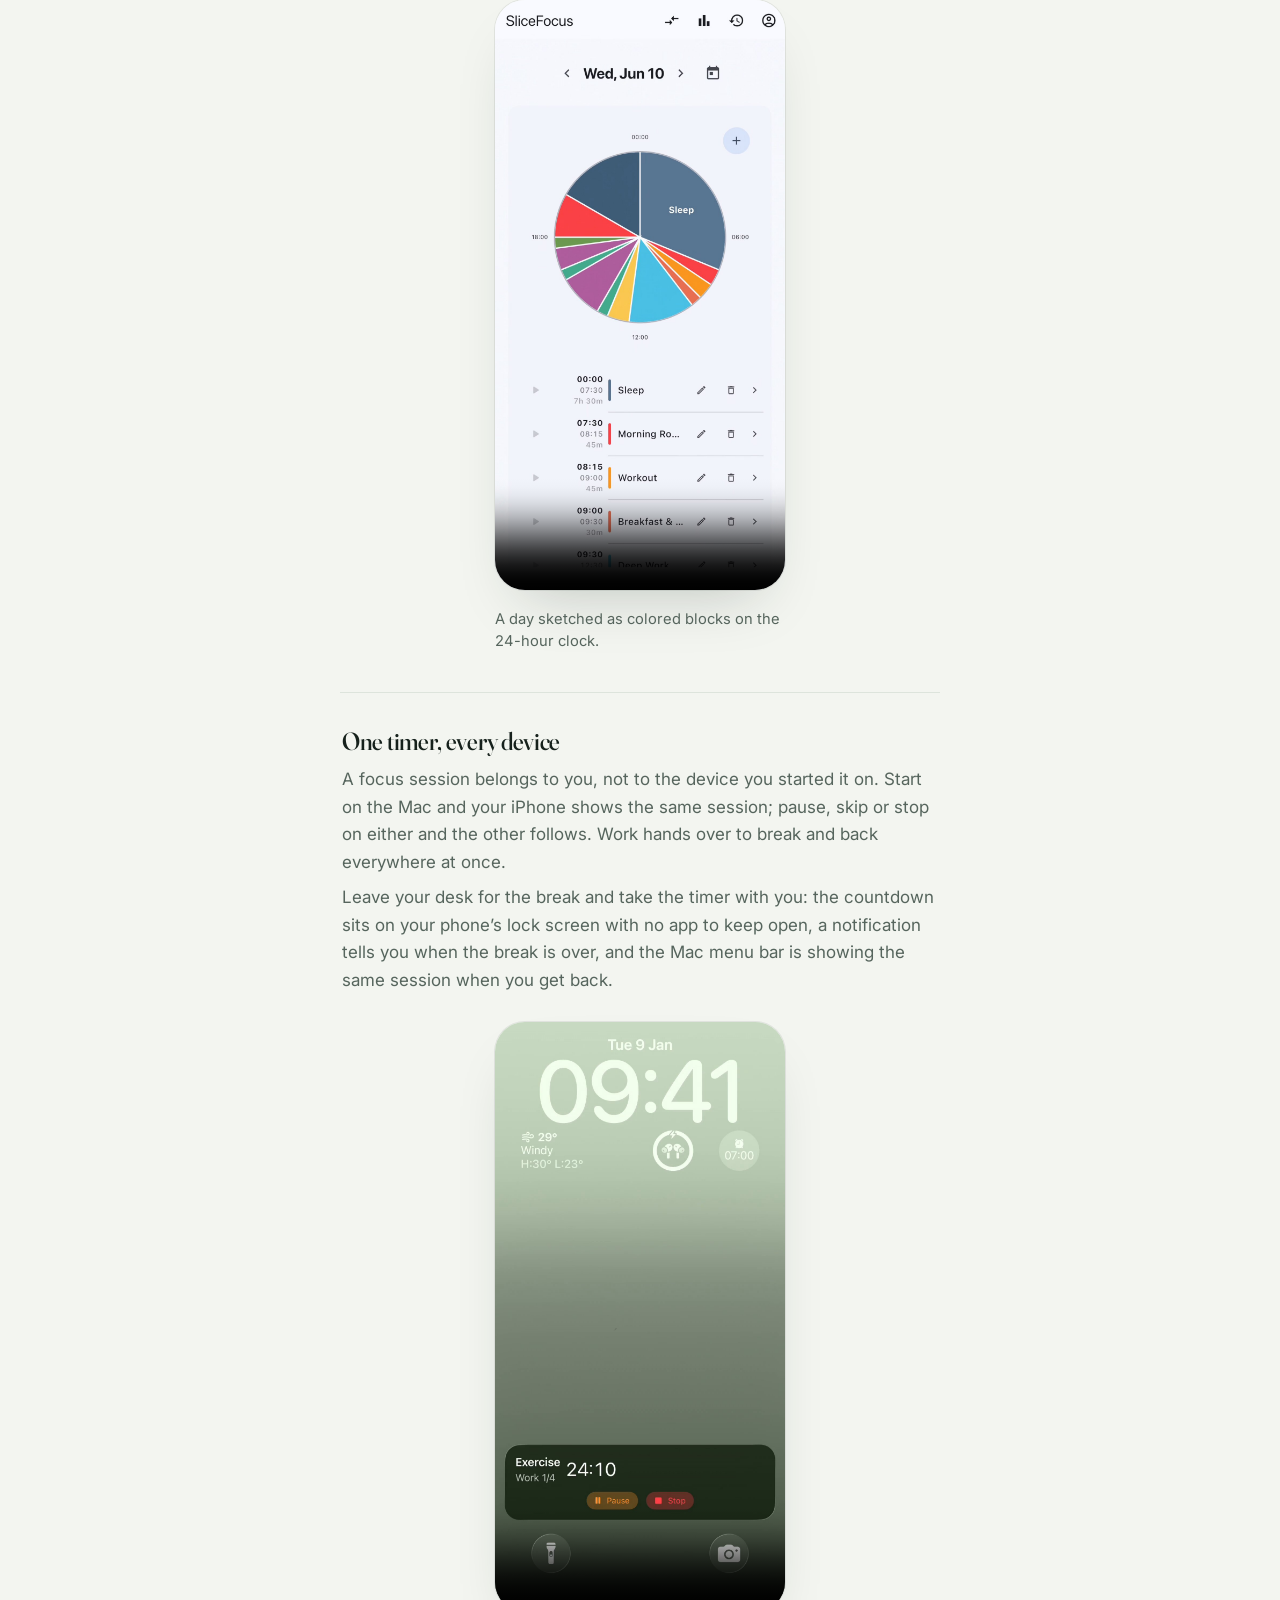
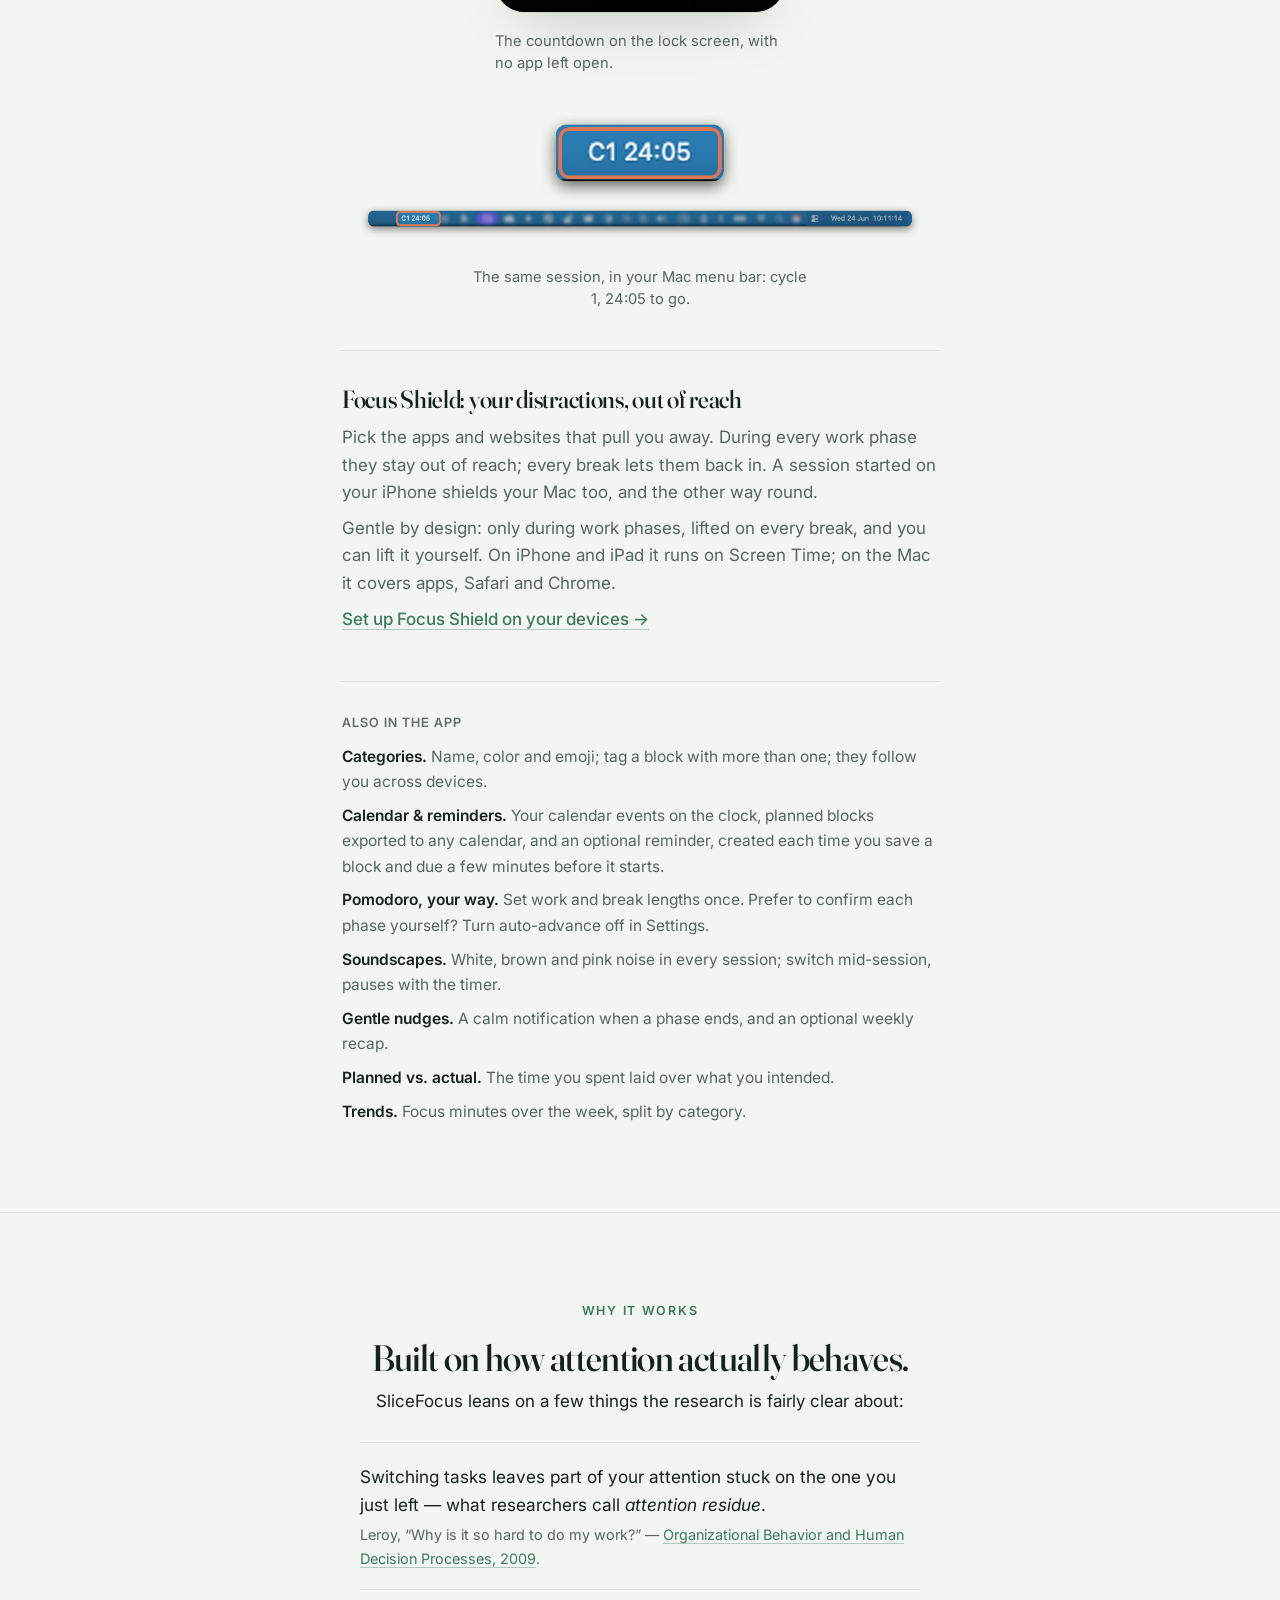
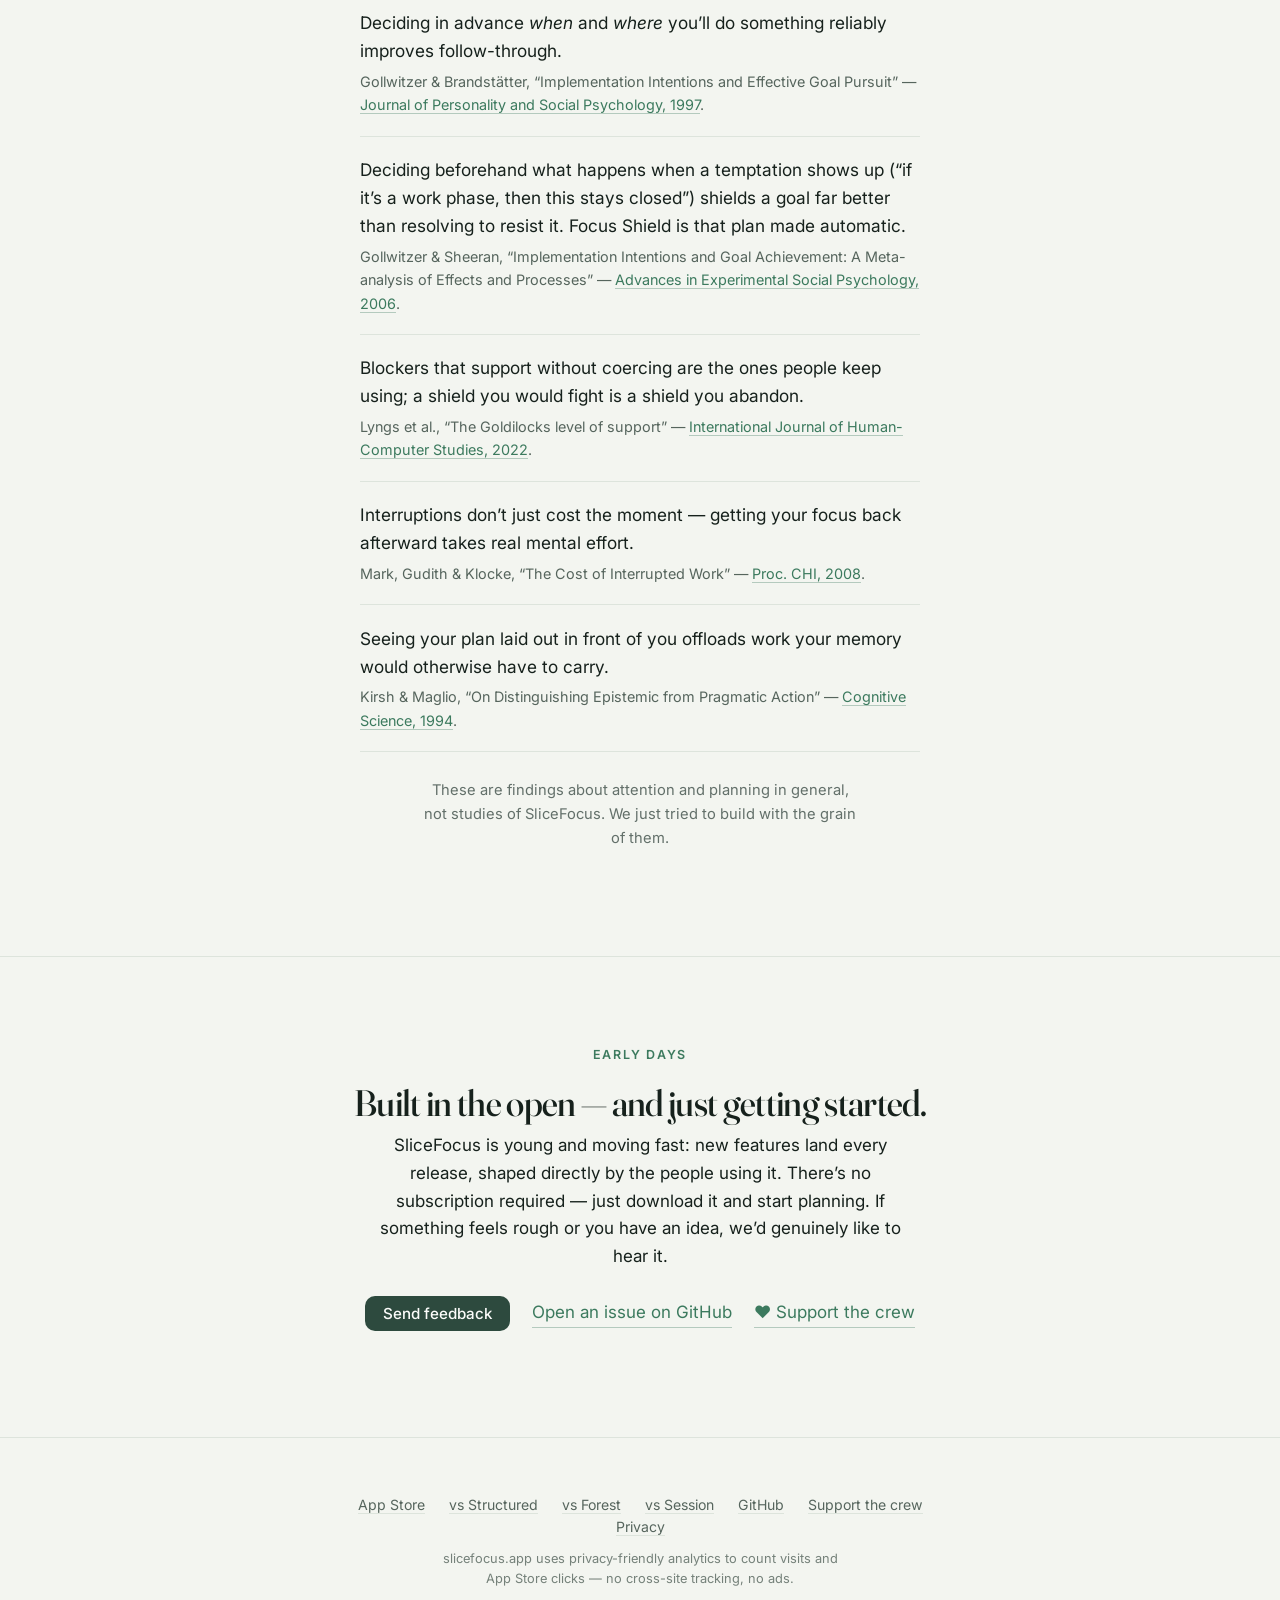
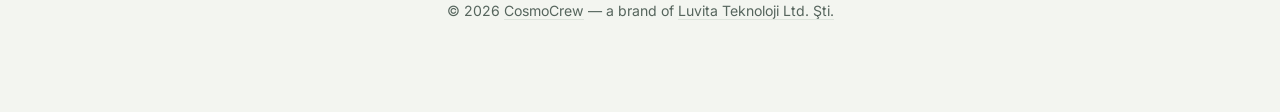
==== commit f716ba5f: "MER-45 feat(site): "by CosmoCrew" maker line under the wordmark (#46) * MER-45 feat(site): "by Cosmo" ====
--- a/index.html
+++ b/index.html
@@ -54,7 +54,8 @@
   <header class="site-header">
     <div class="shell nav">
       <a class="wordmark" href="/">
-        <img src="icon.svg" alt="" width="26" height="26">SliceFocus
+        <img src="icon.svg" alt="" width="26" height="26">
+        <span class="wordmark-text">SliceFocus <span class="maker">by CosmoCrew</span></span>
       </a>
       <a class="btn-dark" href="https://apps.apple.com/app/id6761280632" data-loc="header">Get the app</a>
     </div>
--- a/styles.css
+++ b/styles.css
@@ -131,6 +131,20 @@
   font-variation-settings: "opsz" 40, "SOFT" 0, "WONK" 0;
 }
 .wordmark img { display: block; }
+/* Maker line: a small, constant "by CosmoCrew" under the name. A signature, not
+   a second logo, so it is body sans in the muted text colour. */
+.wordmark-text { display: block; line-height: 1.1; }
+.wordmark .maker {
+  display: block;
+  margin-top: 2px;
+  font-family: var(--sans);
+  font-size: 0.72rem;
+  font-weight: 400;
+  line-height: 1.2;
+  letter-spacing: 0.01em;
+  color: var(--muted);
+  font-variation-settings: normal;
+}
 
 /* ---- Hero ---- */
 .hero { text-align: center; padding: clamp(56px, 10vw, 108px) 0 clamp(44px, 8vw, 80px); }
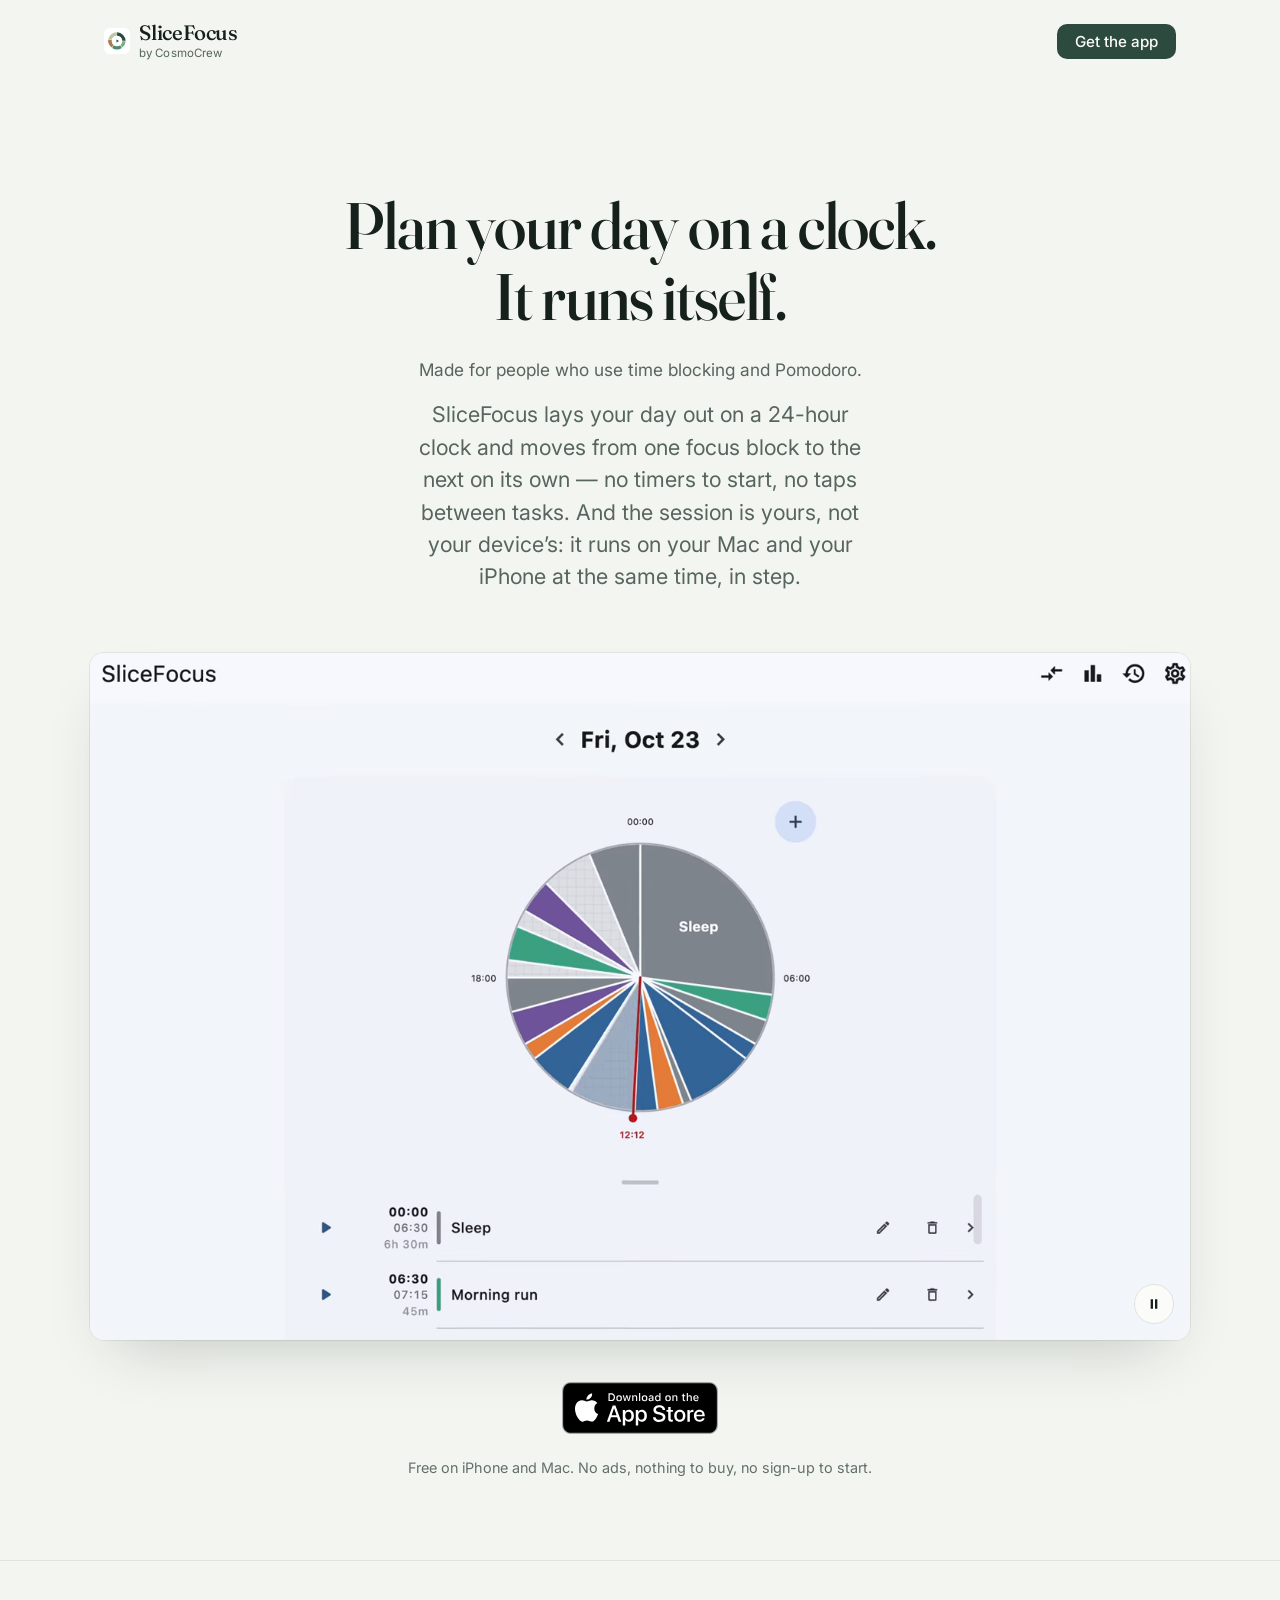
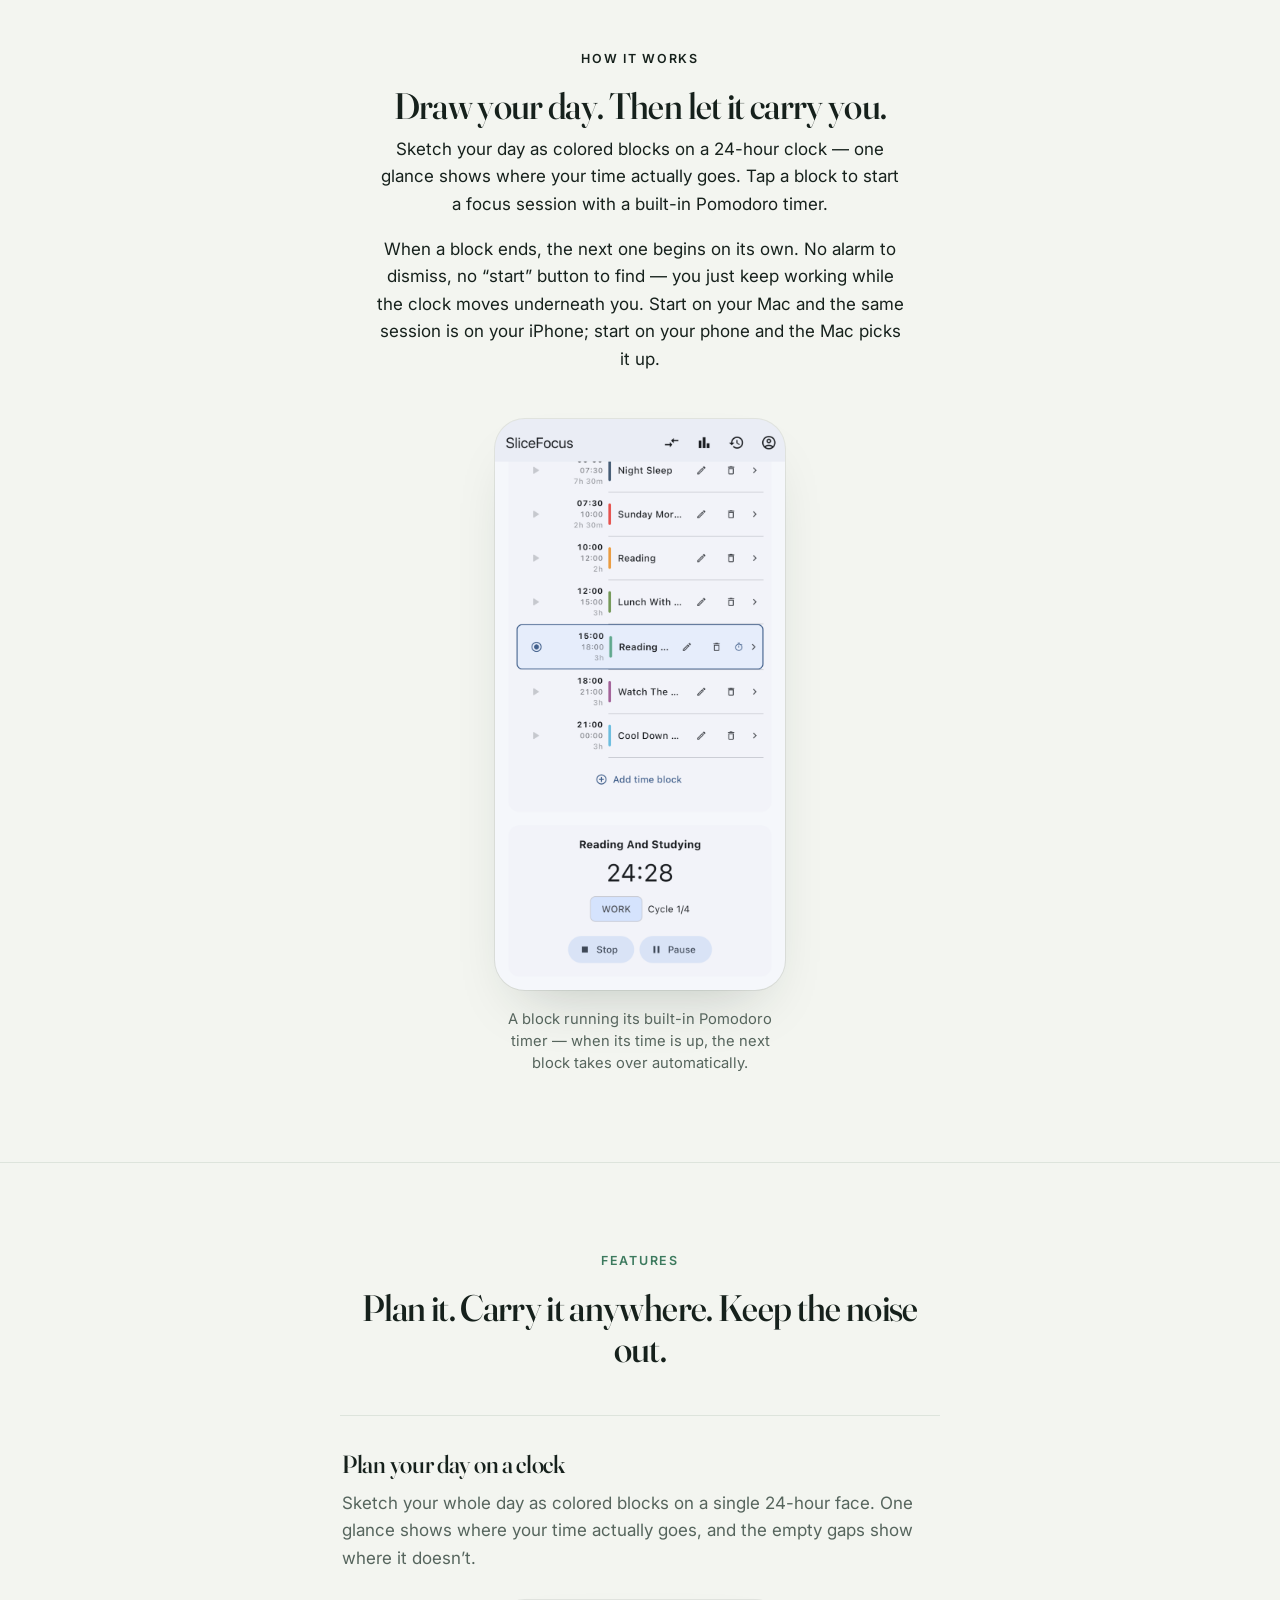
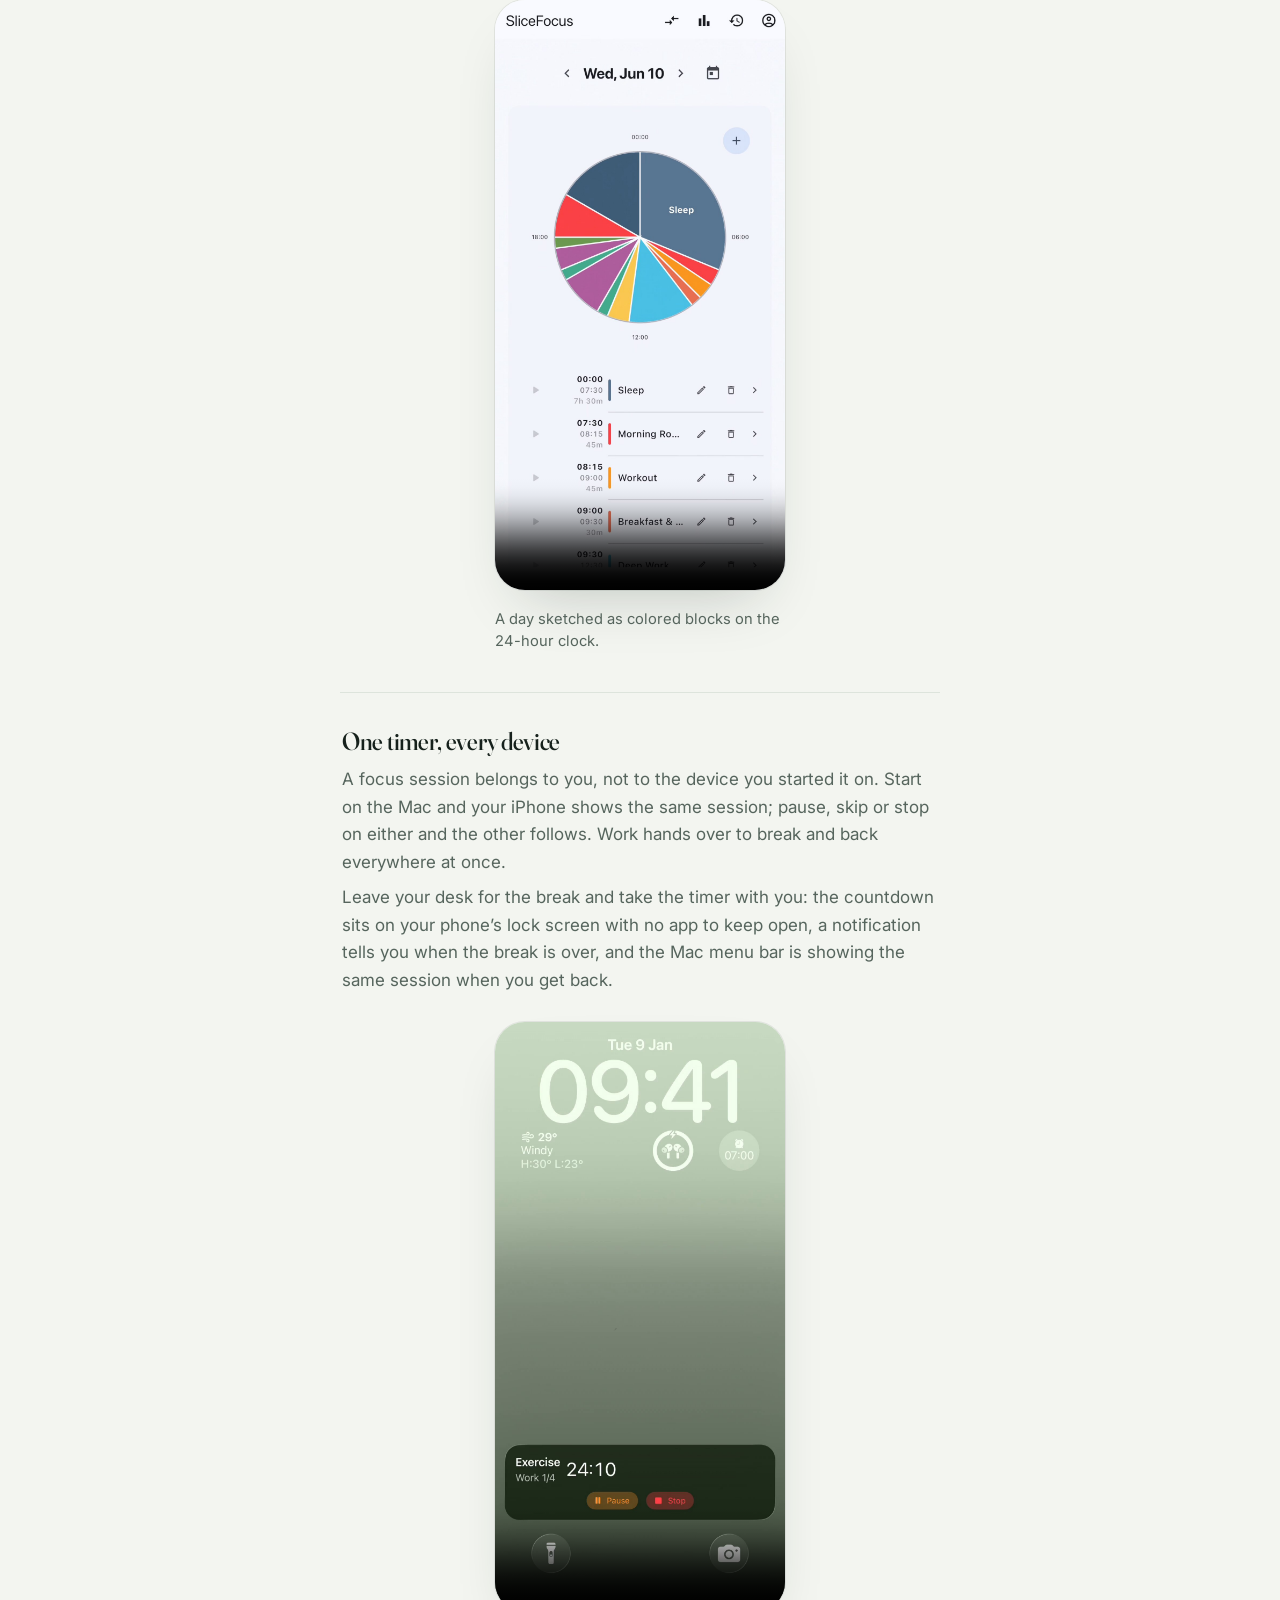
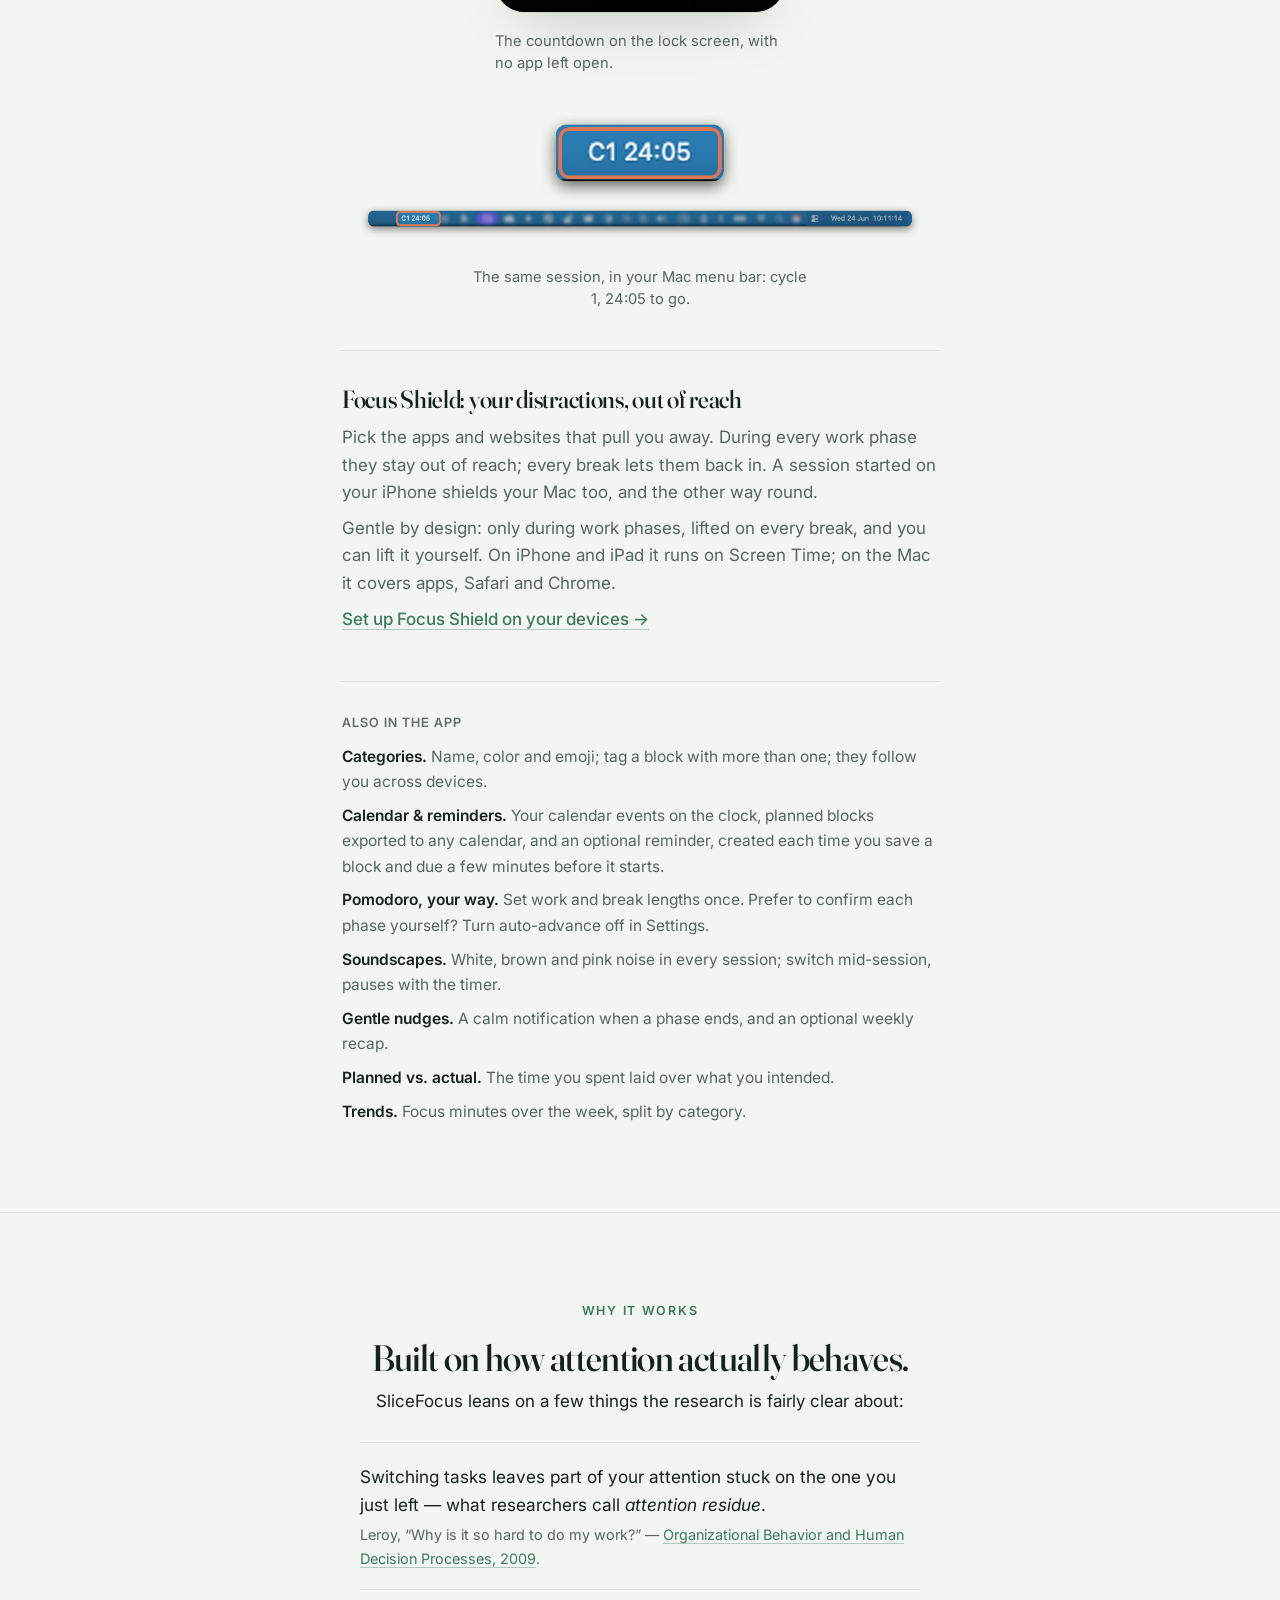
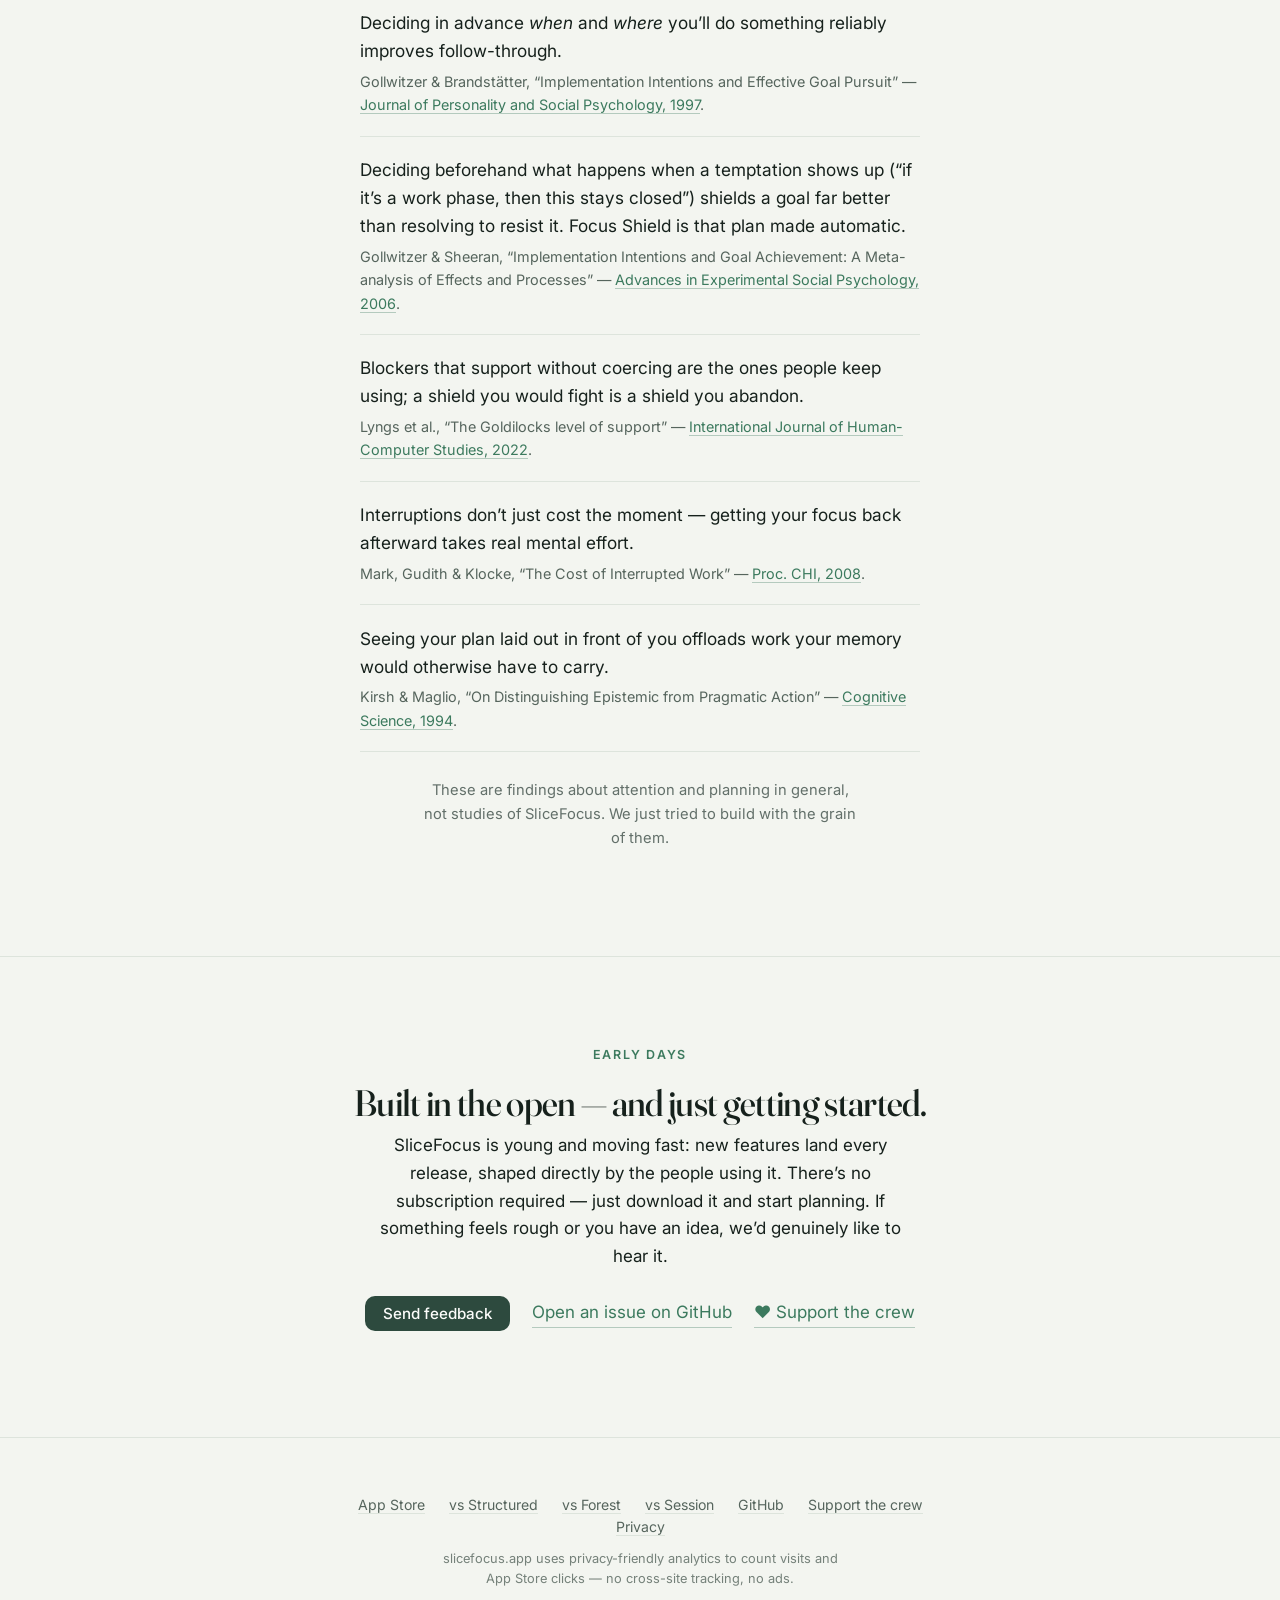
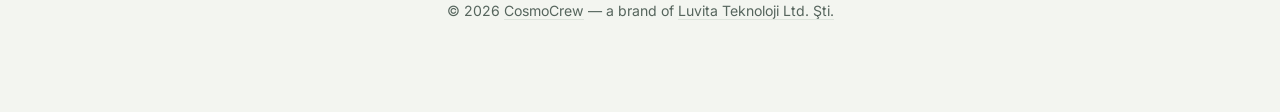
==== commit e2d96fab: "MER-47 feat(site): share image shows the signature day; "24-hour clock" everywhere The link preview " ====
--- a/index.html
+++ b/index.html
@@ -25,15 +25,15 @@
   <meta property="og:type" content="website">
   <meta property="og:site_name" content="SliceFocus">
   <meta property="og:title" content="SliceFocus — plan your day on a clock. It runs itself.">
-  <meta property="og:description" content="A calm visual day planner on a 24-hour clock. Blocks advance on their own, one focus session runs on your iPhone and Mac in step, and a Focus Shield keeps distracting apps and sites away.">
+  <meta property="og:description" content="A day planner on a 24-hour clock, with a focus timer that runs your blocks by itself on iPhone and Mac.">
   <meta property="og:url" content="https://slicefocus.app/">
   <meta property="og:image" content="https://slicefocus.app/og.png">
   <meta property="og:image:width" content="1200">
   <meta property="og:image:height" content="630">
-  <meta property="og:image:alt" content="SliceFocus — a day laid out on a 24-hour radial clock.">
+  <meta property="og:image:alt" content="SliceFocus — a day laid out on a 24-hour clock.">
   <meta name="twitter:card" content="summary_large_image">
   <meta name="twitter:title" content="SliceFocus — plan your day on a clock. It runs itself.">
-  <meta name="twitter:description" content="A calm visual day planner on a 24-hour clock. Blocks advance on their own, one focus session runs on your iPhone and Mac in step, and a Focus Shield keeps distracting apps and sites away.">
+  <meta name="twitter:description" content="A day planner on a 24-hour clock, with a focus timer that runs your blocks by itself on iPhone and Mac.">
   <meta name="twitter:image" content="https://slicefocus.app/og.png">
 
   <meta name="theme-color" content="#f3f5f0" media="(prefers-color-scheme: light)">
@@ -68,7 +68,7 @@
         <h1>Plan your day on a clock.<br>It runs itself.</h1>
         <p class="hero-audience">Made for people who use time blocking and Pomodoro.</p>
         <p class="lede">
-          SliceFocus lays your day out on a 24-hour circle and moves from one
+          SliceFocus lays your day out on a 24-hour clock and moves from one
           focus block to the next on its own — no timers to start, no taps
           between tasks. And the session is yours, not your device’s: it runs
           on your Mac and your iPhone at the same time, in step.
@@ -83,7 +83,7 @@
           <picture>
             <source srcset="hero-poster.webp" type="image/webp" width="1440" height="900">
             <img src="hero-poster.jpg" width="1440" height="900" fetchpriority="high"
-                 alt="SliceFocus on the Mac: a day planned on its 24-hour radial clock, a Deep work block just started, and its 25-minute focus timer counting below the clock.">
+                 alt="SliceFocus on the Mac: a day planned on its 24-hour clock, a Deep work block just started, and its 25-minute focus timer counting below the clock.">
           </picture>
           <!-- Hero loop (brief: slicefocus-docs/plans/hero-video-brief.md). Silent,
                muted, looping, at every width since slicefocus-web#37 (phones got the
@@ -123,7 +123,7 @@
         <p class="eyebrow">How it works</p>
         <h2>Draw your day. Then let it carry you.</h2>
         <p>
-          Sketch your day as colored blocks on a 24-hour radial canvas — one
+          Sketch your day as colored blocks on a 24-hour clock — one
           glance shows where your time actually goes. Tap a block to start a
           focus session with a built-in Pomodoro timer.
         </p>
@@ -367,7 +367,7 @@
         <a href="https://anunnakicosmocrew.github.io/slicefocus-docs/legal/privacy-policy">Privacy</a>
       </p>
       <p class="fineprint">slicefocus.app uses privacy-friendly analytics to count visits and App&nbsp;Store clicks — no cross-site tracking, no ads.</p>
-      <p>© 2026 <a href="https://anunnakicosmocrew.github.io/">CosmoCrew</a> — a brand of <a href="https://luvita.tr/">Luvita&nbsp;Teknoloji&nbsp;Ltd.&nbsp;Şti.</a></p>
+      <p>© 2026 <a href="https://cosmocrew.dev/">CosmoCrew</a> — a brand of <a href="https://luvita.tr/">Luvita&nbsp;Teknoloji&nbsp;Ltd.&nbsp;Şti.</a></p>
     </div>
   </footer>
 
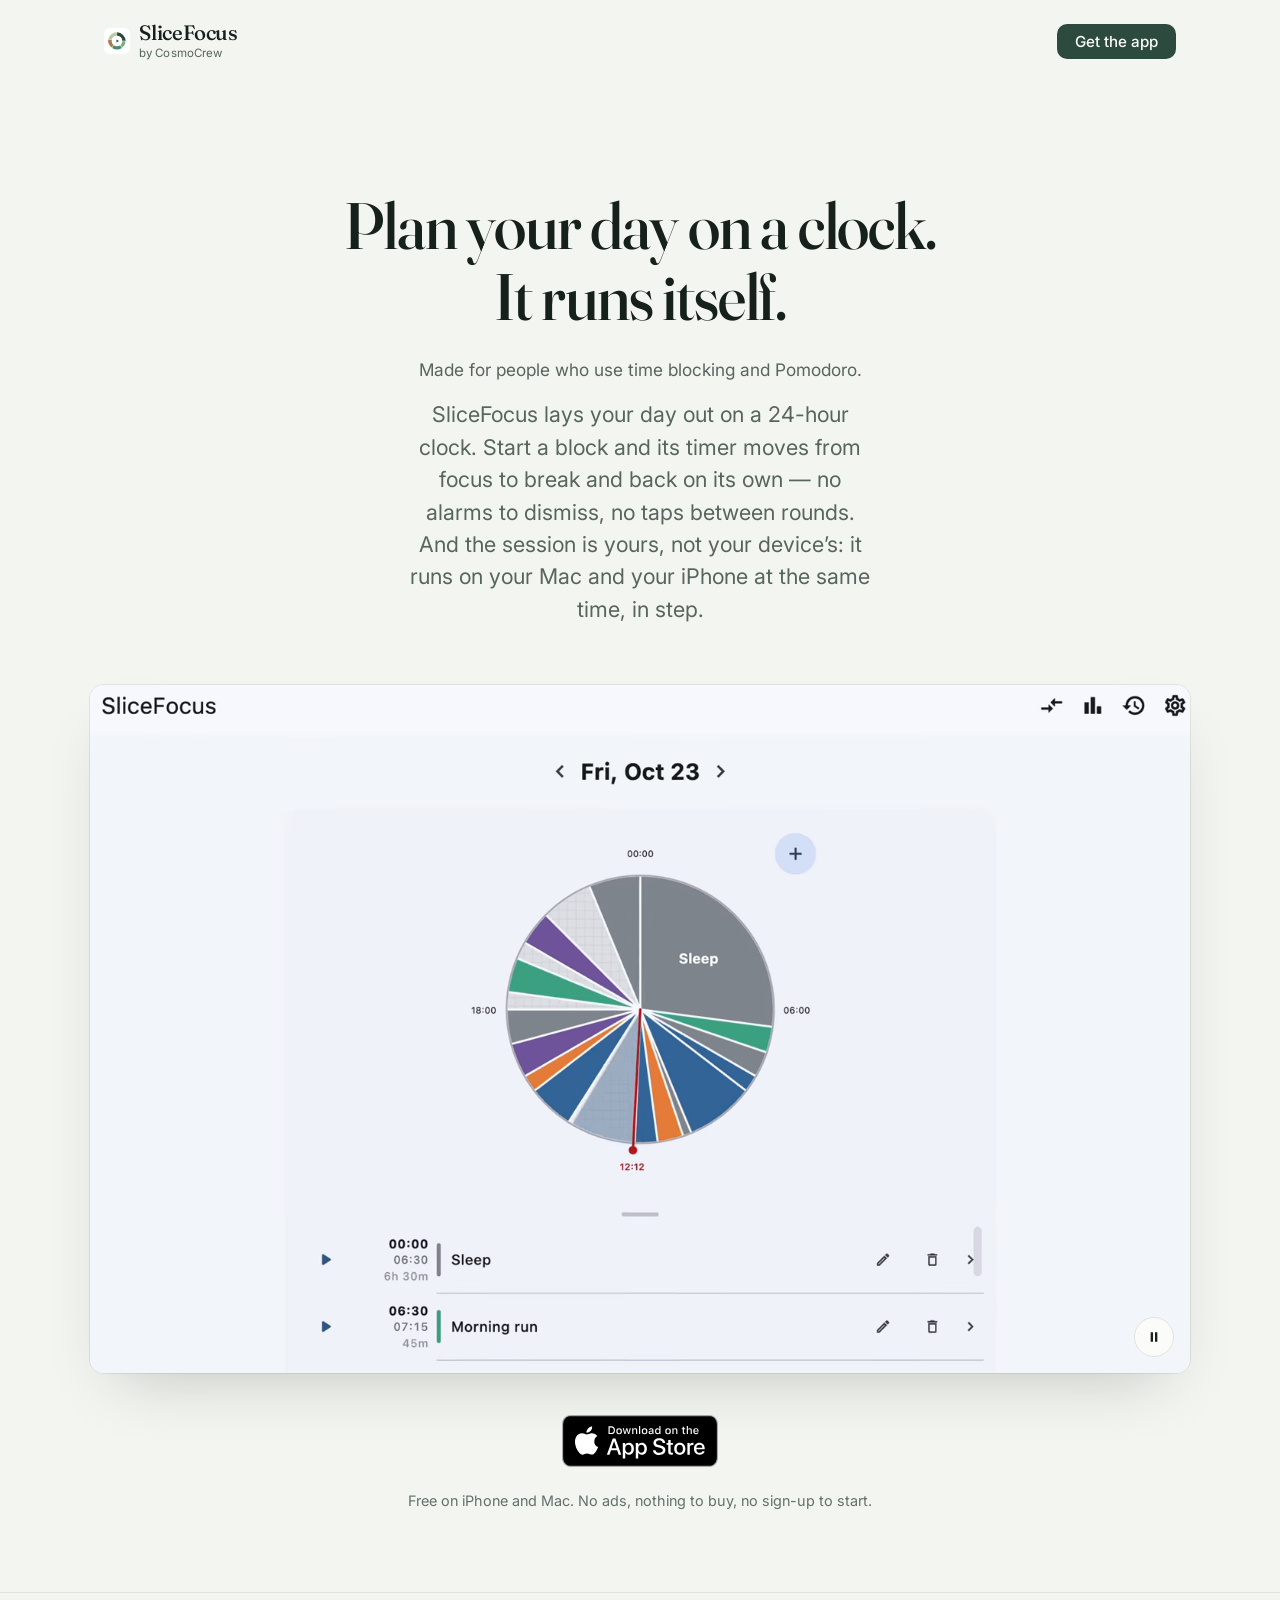
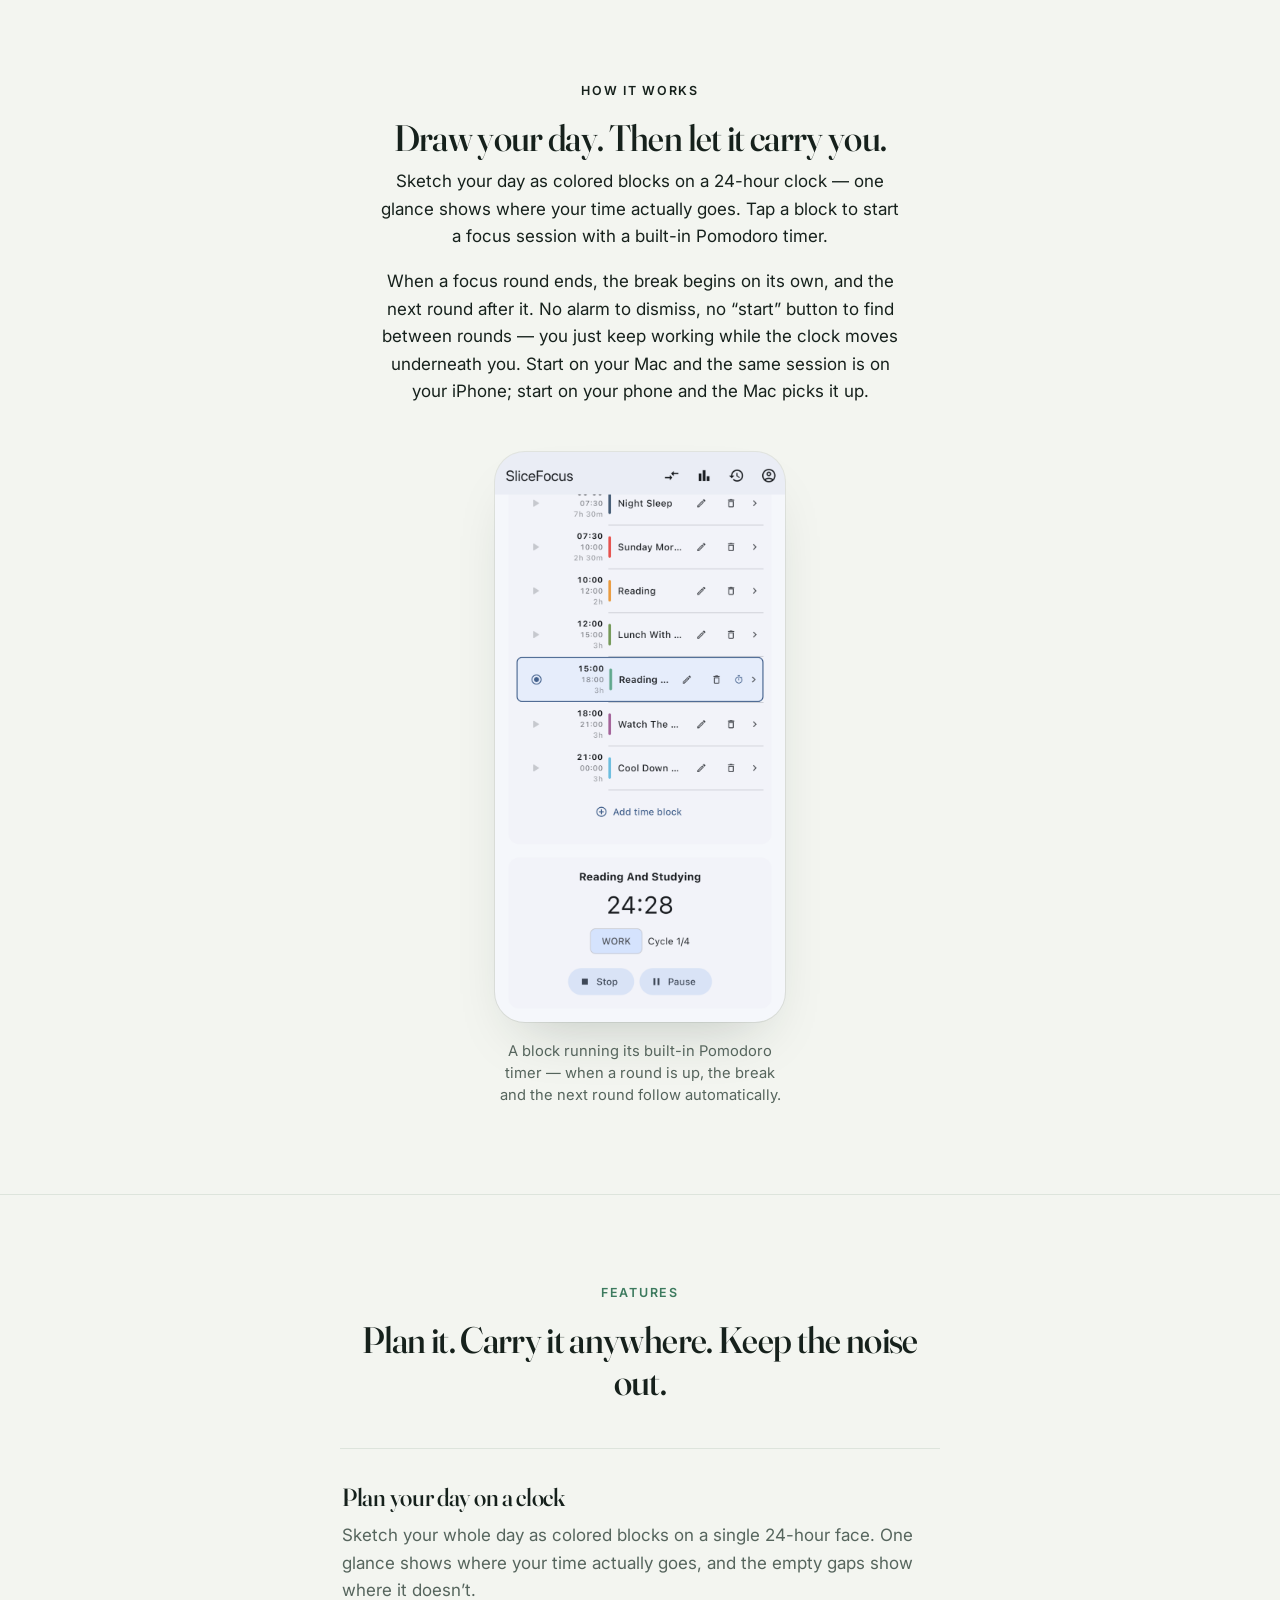
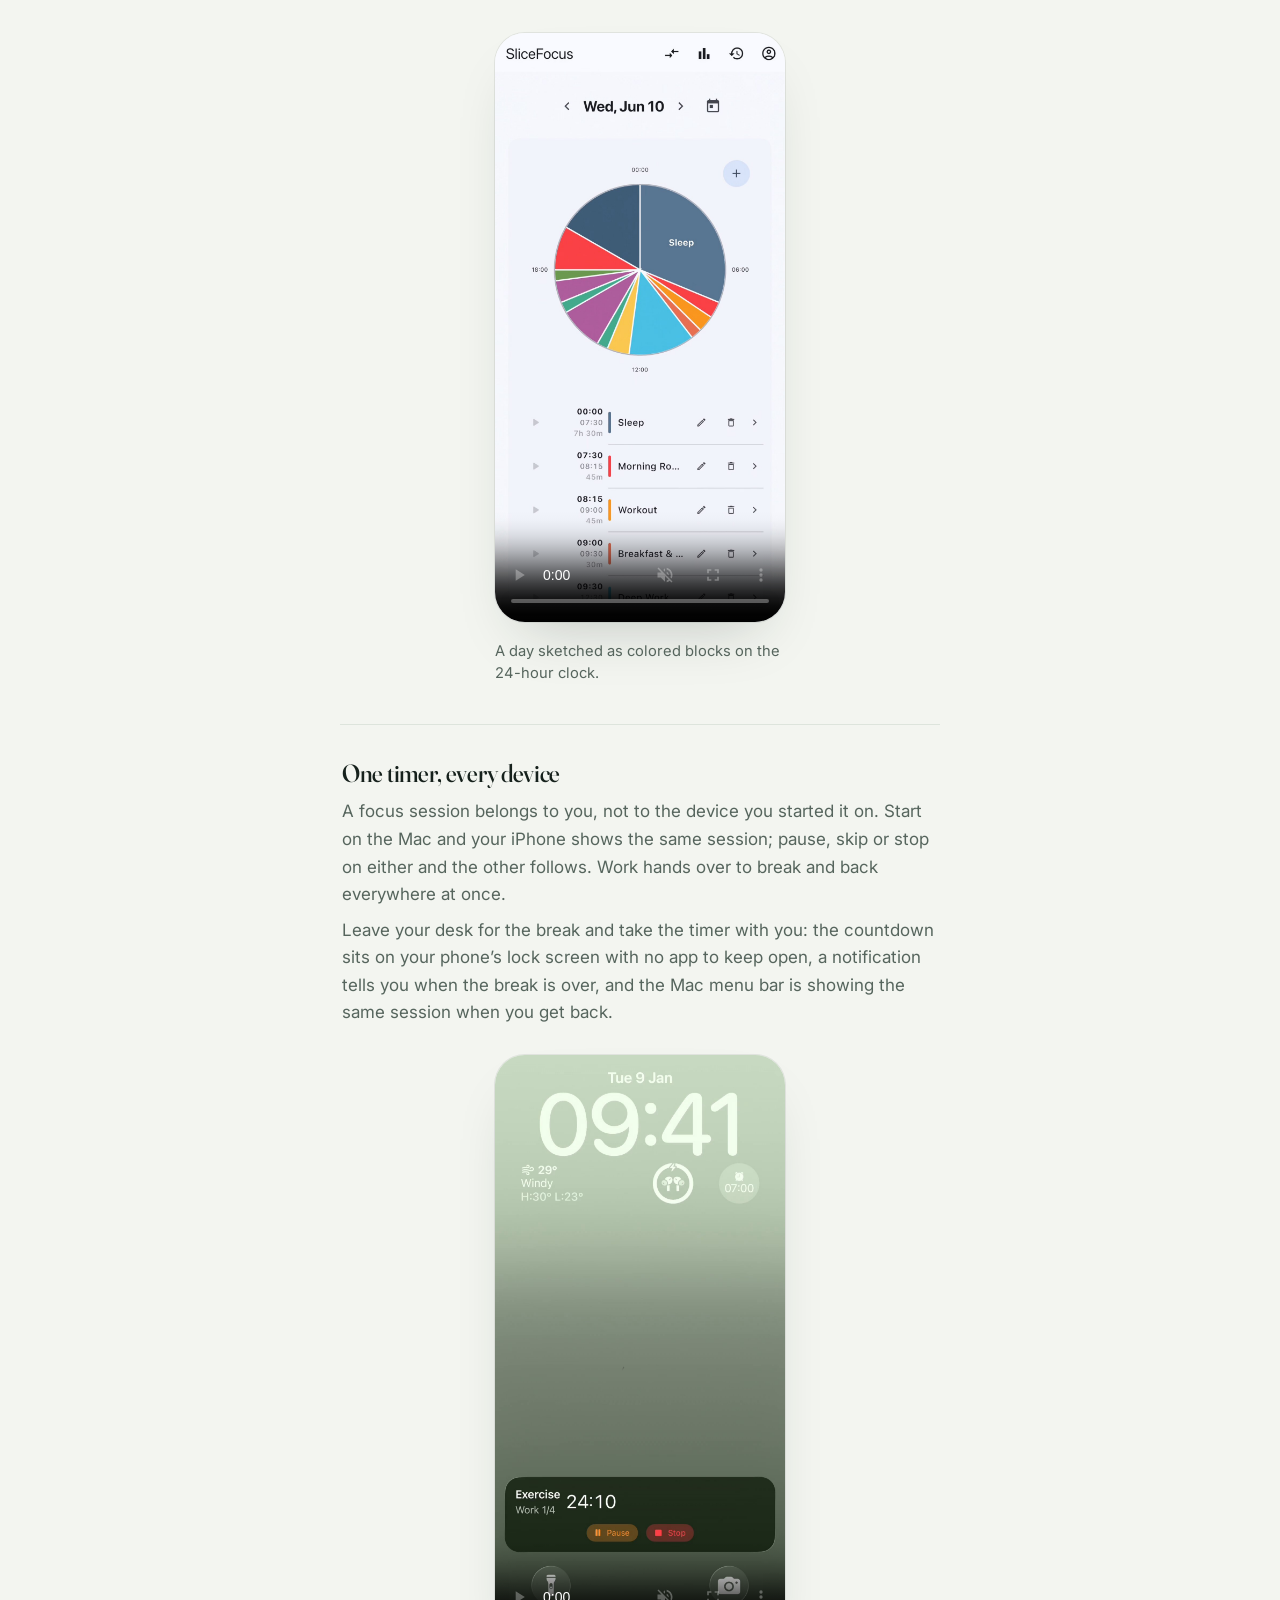
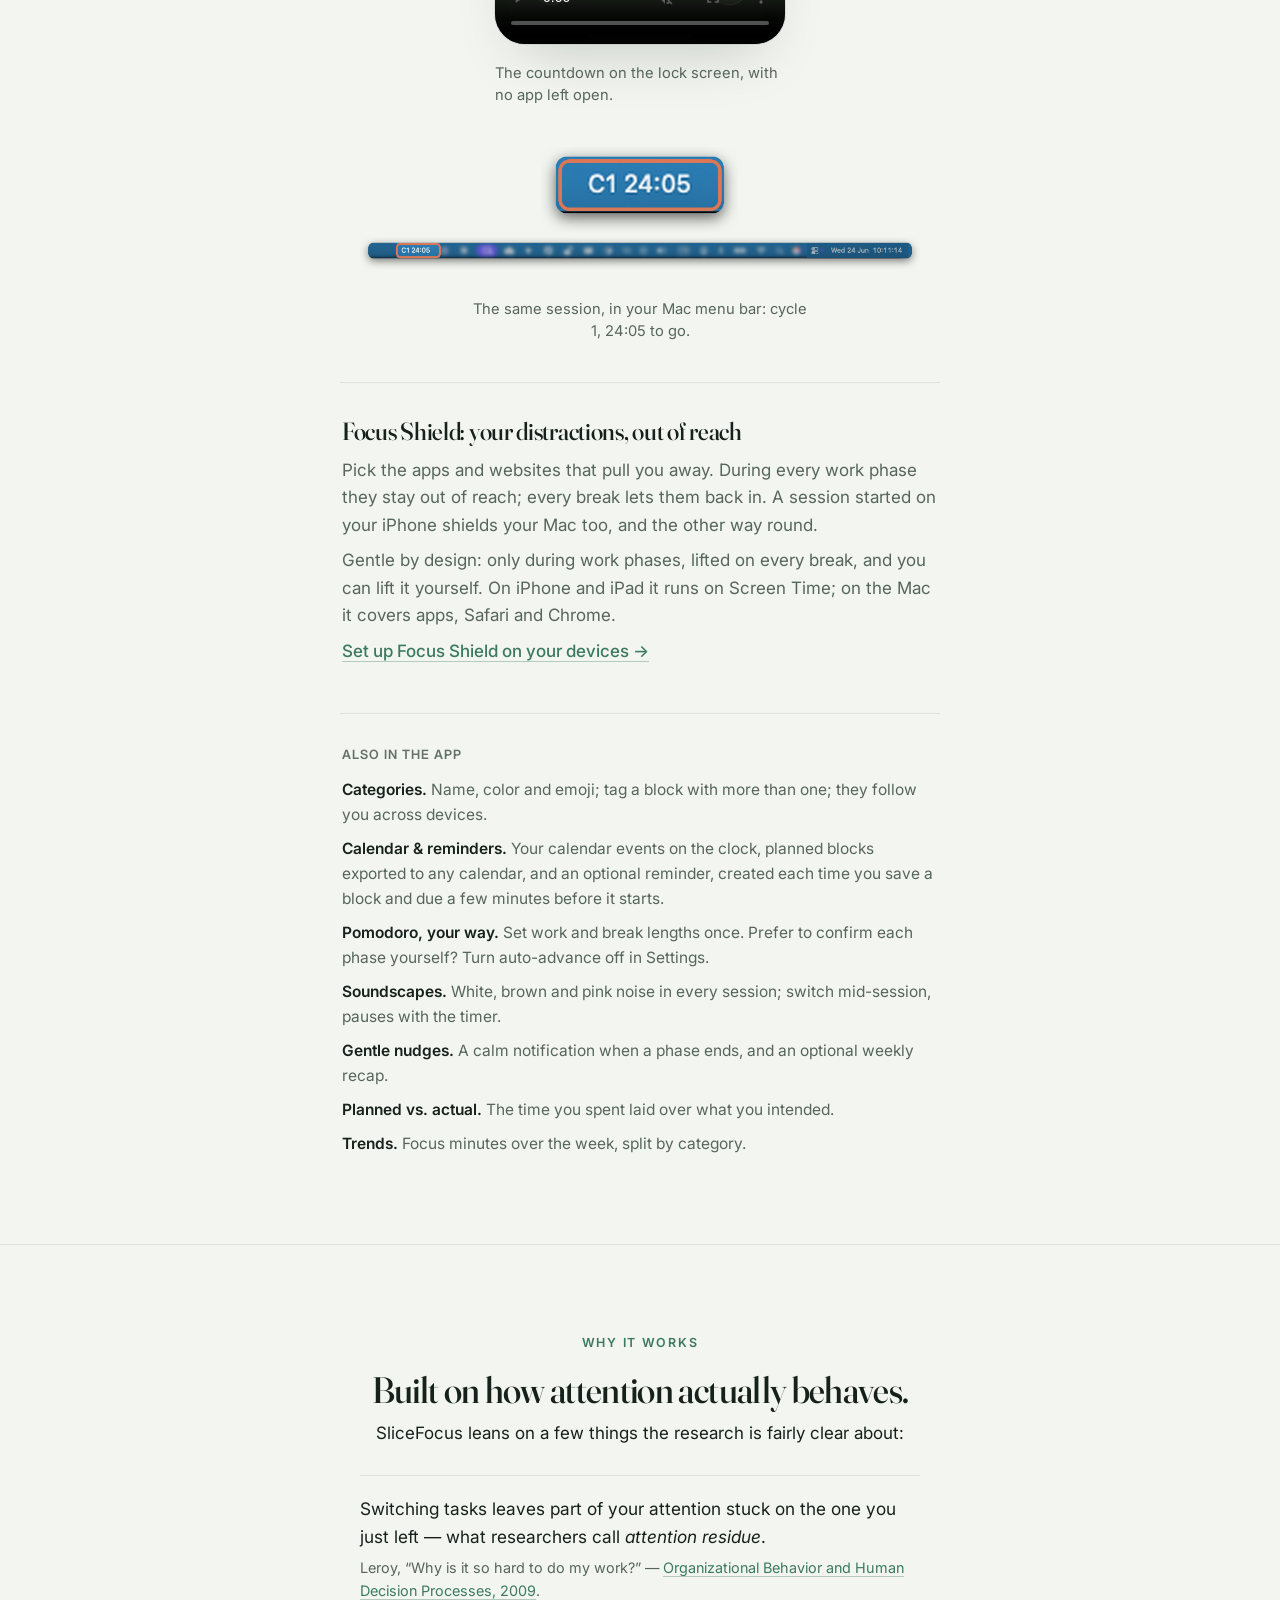
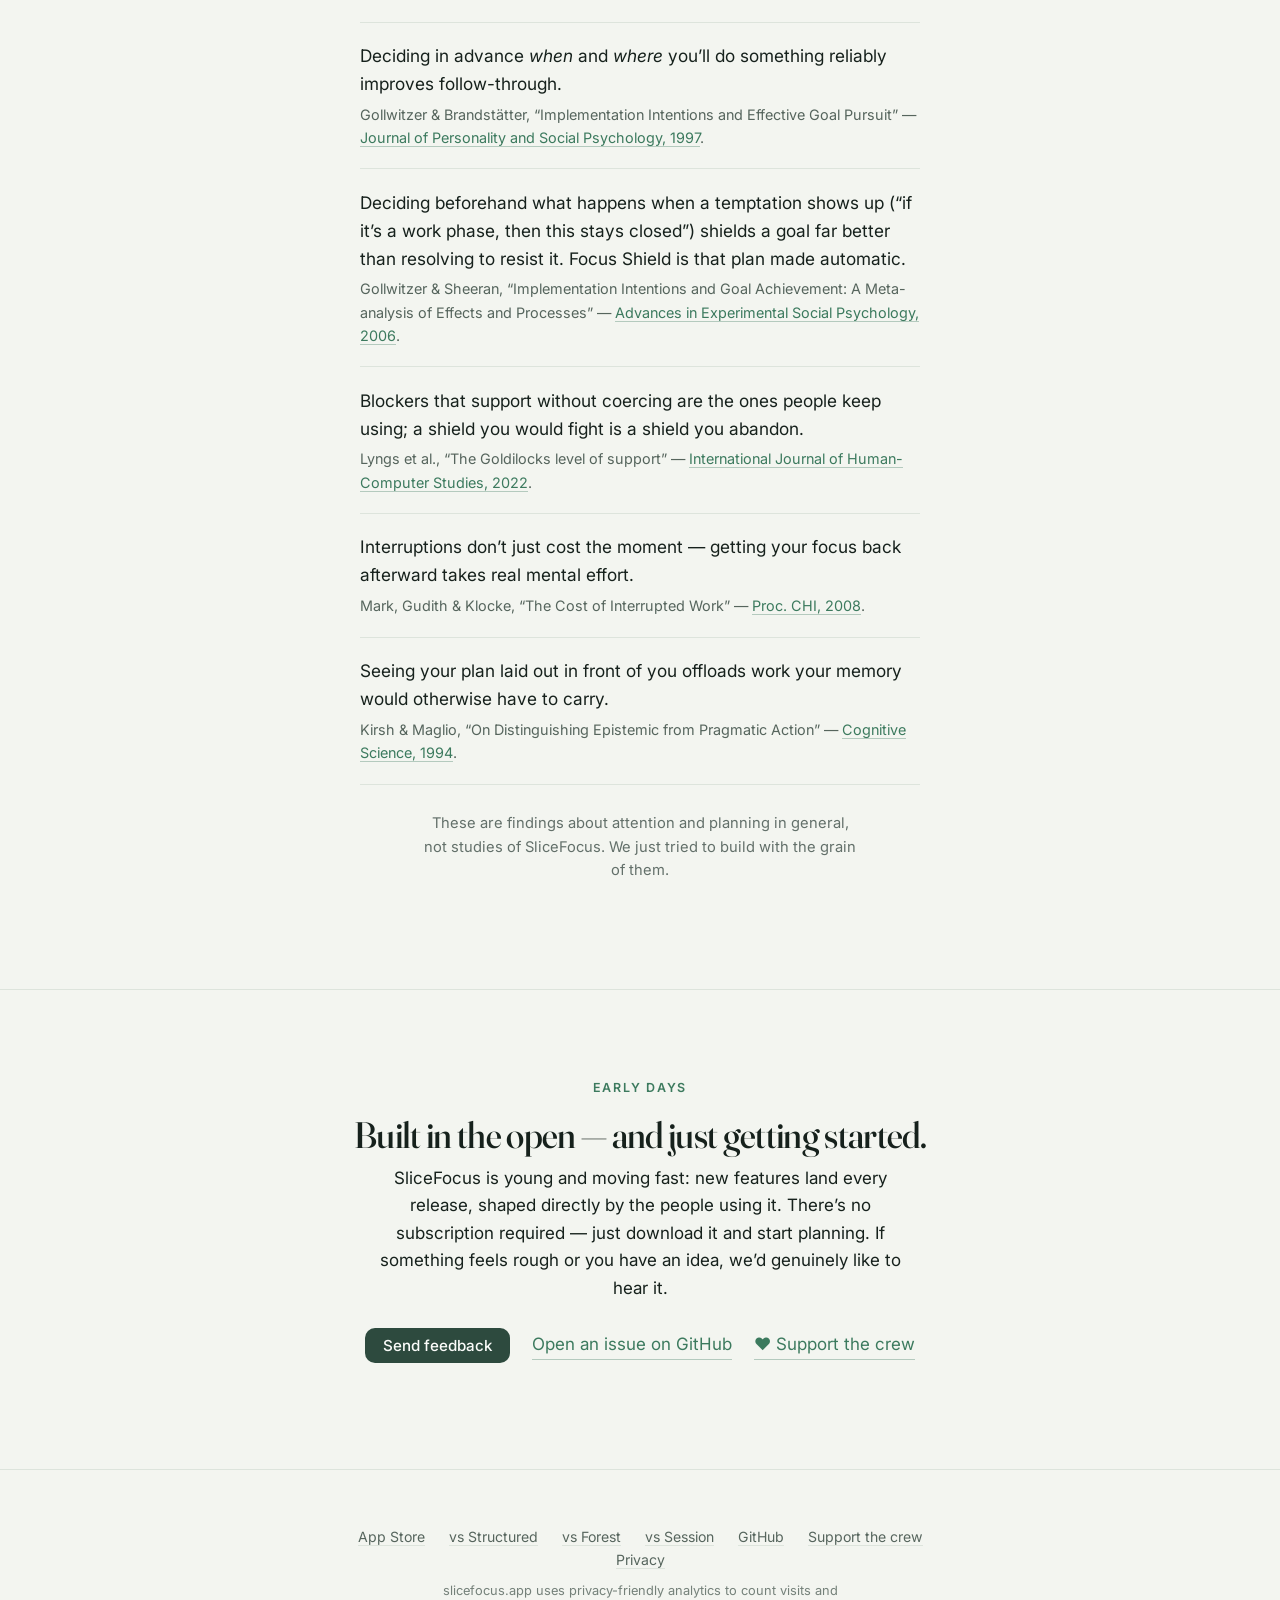
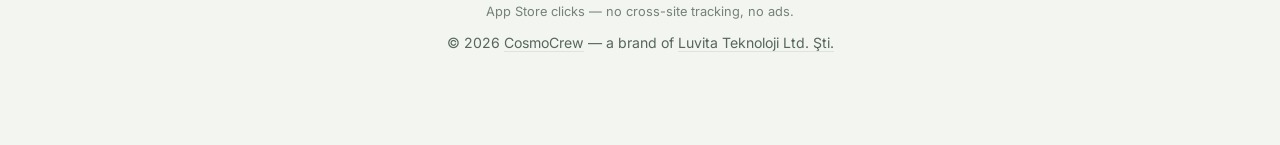
==== commit ed9be8af: "MER-49 fix(site): the timer moves between focus and break by itself, not from block to block Eight s" ====
--- a/index.html
+++ b/index.html
@@ -18,7 +18,7 @@
   </script>
 
   <title>SliceFocus — plan your day on a clock. It runs itself.</title>
-  <meta name="description" content="Plan your day on a 24-hour clock that advances block to block on its own. One Pomodoro session on iPhone and Mac, with a Focus Shield for distracting apps and sites.">
+  <meta name="description" content="Plan your day on a 24-hour clock. Start a block and its Pomodoro timer moves from focus to break and back on its own, on iPhone and Mac, with a Focus Shield for distracting apps and sites.">
   <link rel="canonical" href="https://slicefocus.app/">
 
   <!-- Open Graph / Twitter — the click magnet for Reddit (#313) / HN (#314) posts. -->
@@ -68,9 +68,9 @@
         <h1>Plan your day on a clock.<br>It runs itself.</h1>
         <p class="hero-audience">Made for people who use time blocking and Pomodoro.</p>
         <p class="lede">
-          SliceFocus lays your day out on a 24-hour clock and moves from one
-          focus block to the next on its own — no timers to start, no taps
-          between tasks. And the session is yours, not your device’s: it runs
+          SliceFocus lays your day out on a 24-hour clock. Start a block and
+          its timer moves from focus to break and back on its own — no alarms
+          to dismiss, no taps between rounds. And the session is yours, not your device’s: it runs
           on your Mac and your iPhone at the same time, in step.
         </p>
 
@@ -128,9 +128,9 @@
           focus session with a built-in Pomodoro timer.
         </p>
         <p>
-          When a block ends, the next one begins on its own. No alarm to dismiss,
-          no “start” button to find — you just keep working while the clock moves
-          underneath you. Start on your Mac and the same session is on your
+          When a focus round ends, the break begins on its own, and the next
+          round after it. No alarm to dismiss, no “start” button to find between
+          rounds — you just keep working while the clock moves underneath you. Start on your Mac and the same session is on your
           iPhone; start on your phone and the Mac picks it up.
         </p>
 
@@ -138,8 +138,8 @@
           <img src="screen-focus.png" width="760" height="1495"
                alt="A SliceFocus focus session: the Reading and Studying block with a 24:28 Pomodoro countdown, a WORK label, cycle 1 of 4, and Stop and Pause controls.">
           <figcaption>
-            A block running its built-in Pomodoro timer — when its time is up, the
-            next block takes over automatically.
+            A block running its built-in Pomodoro timer — when a round is up, the
+            break and the next round follow automatically.
           </figcaption>
         </figure>
       </div>
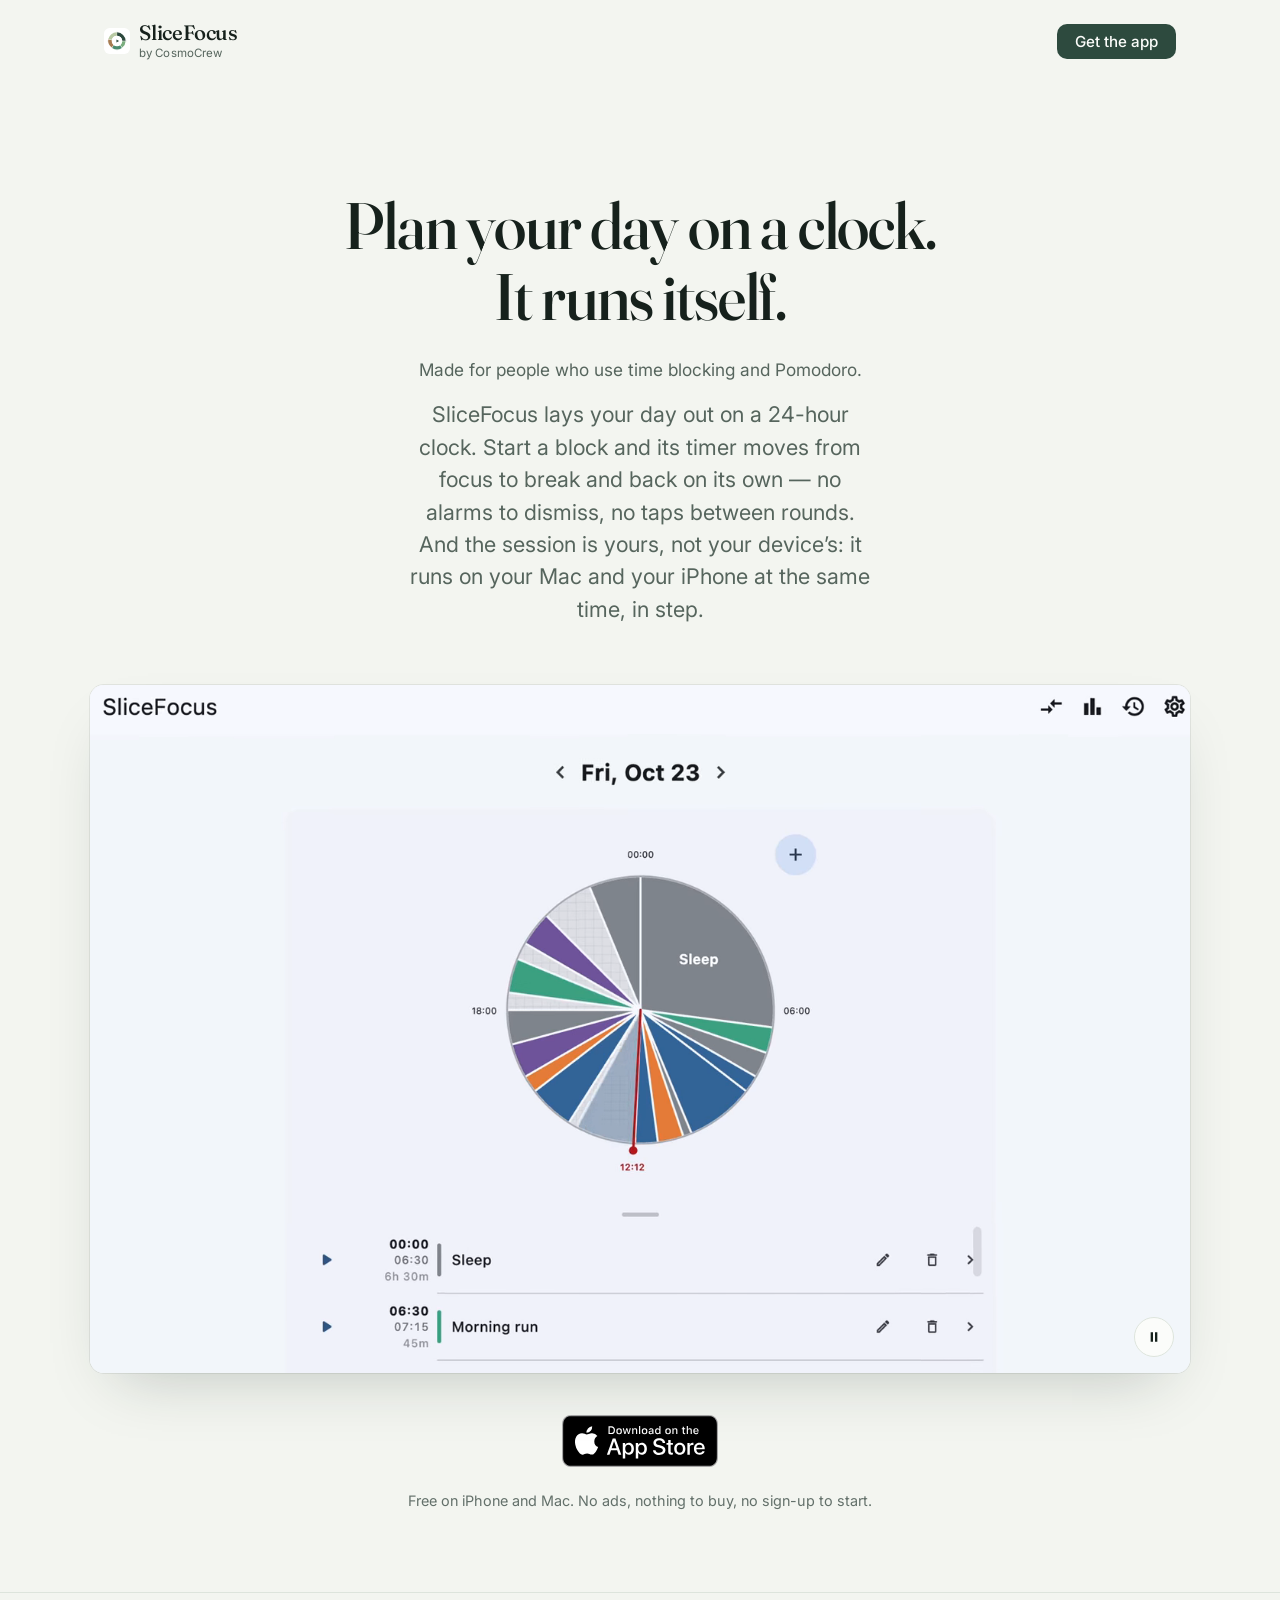
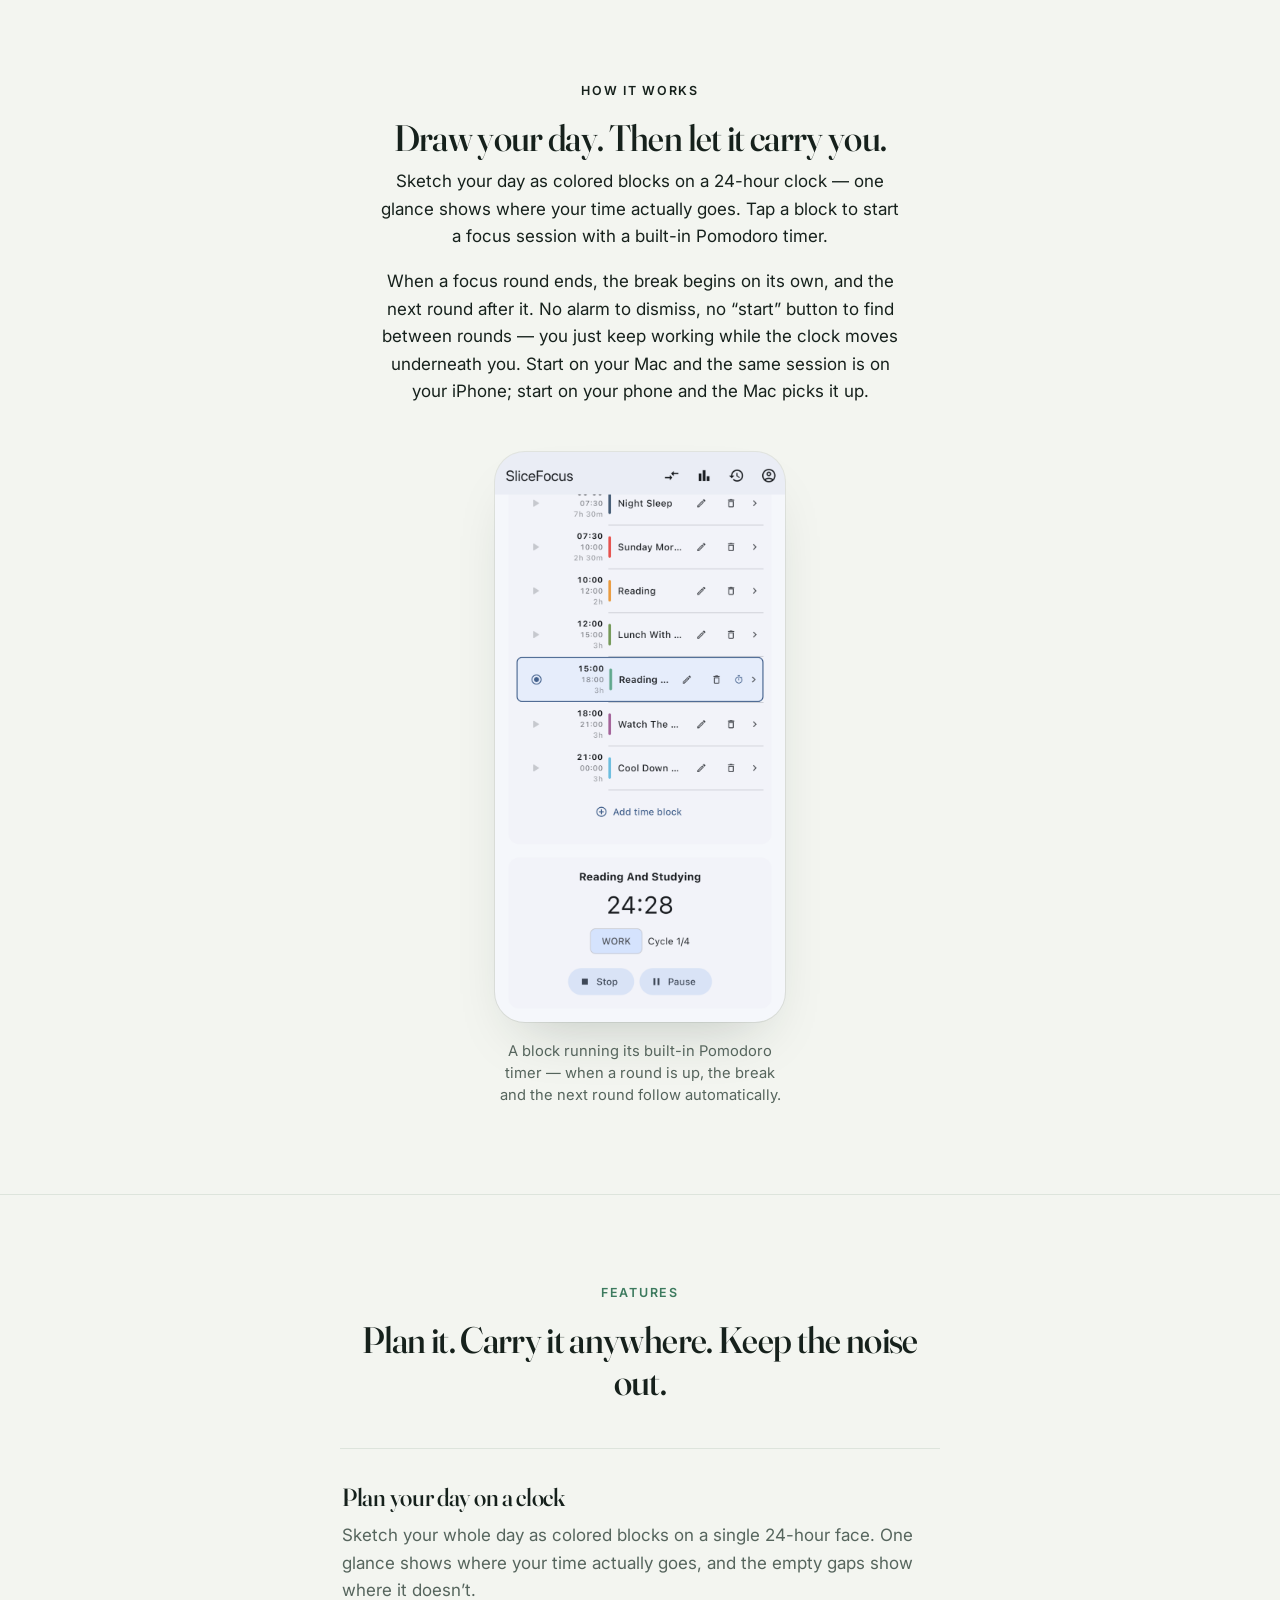
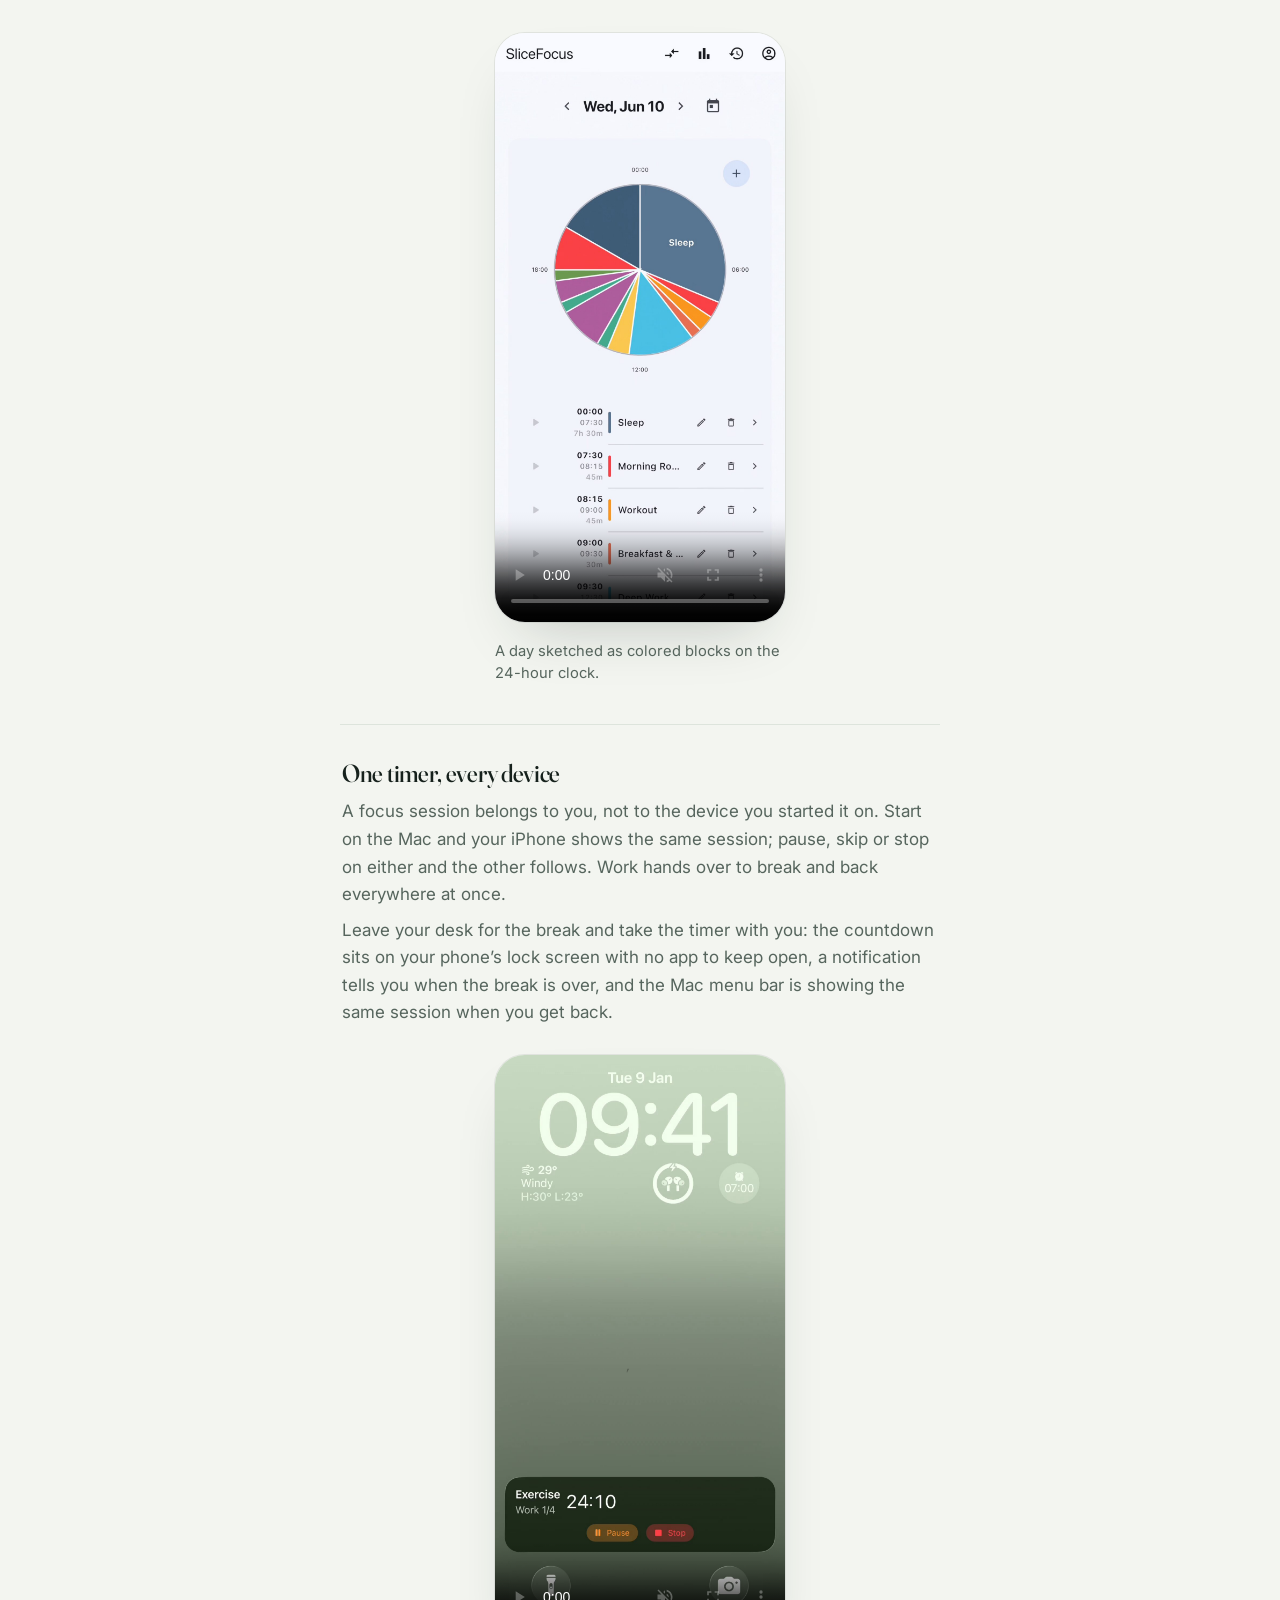
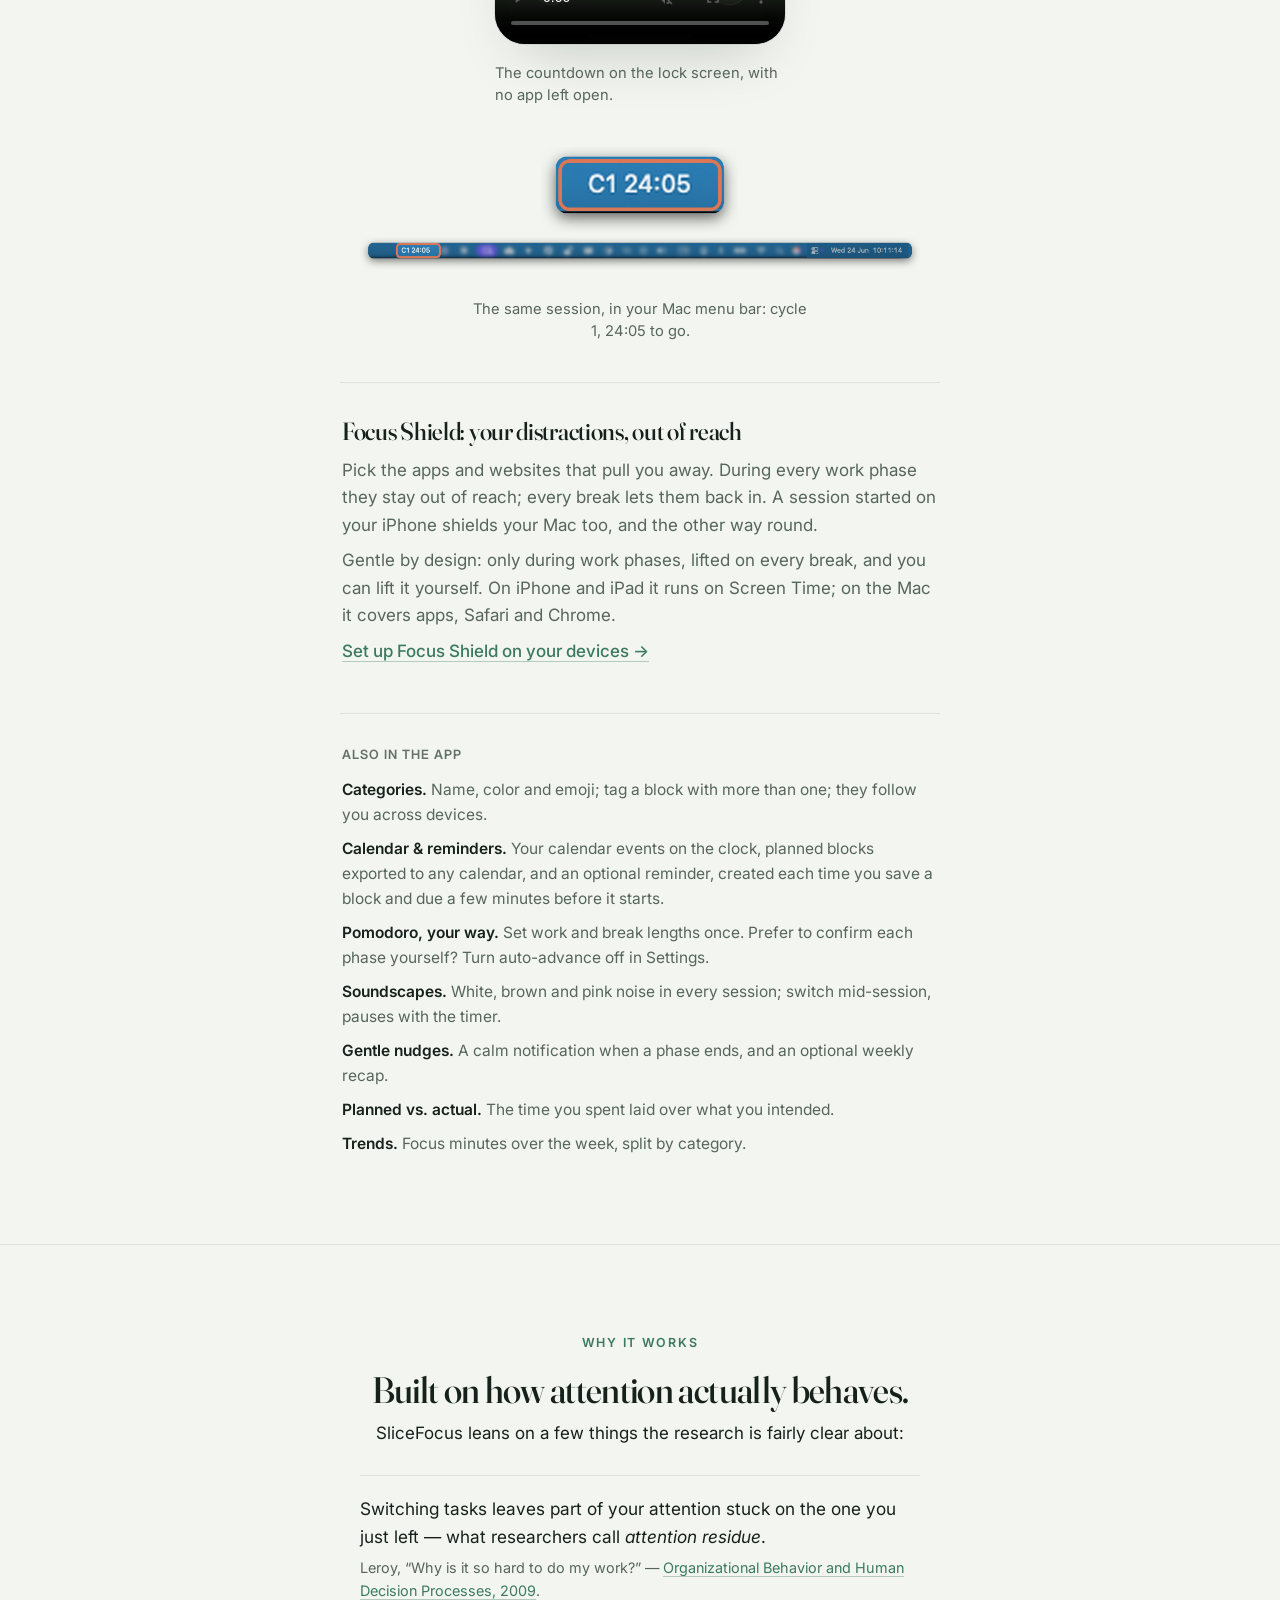
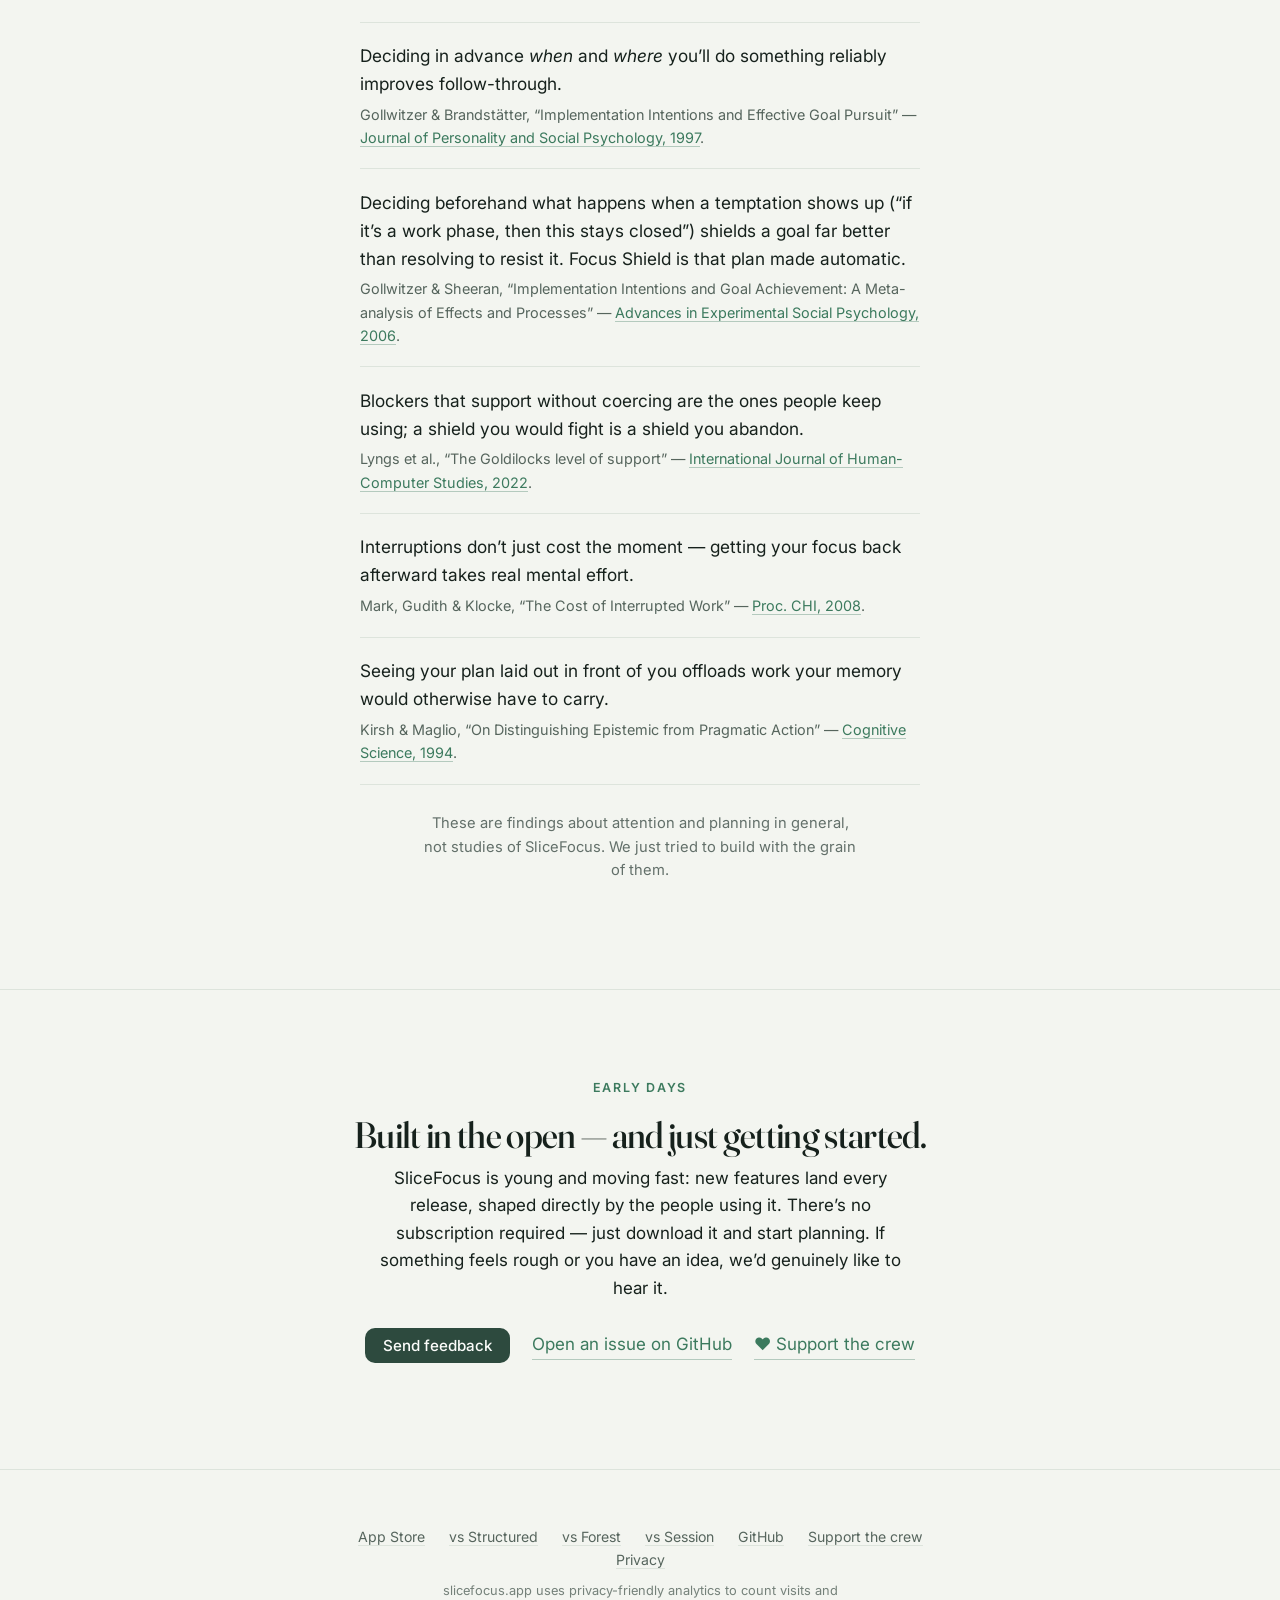
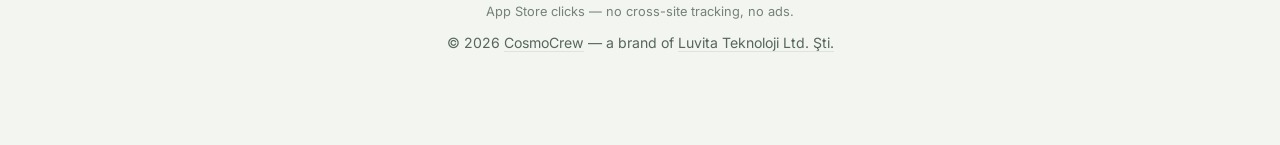
==== commit 40270856: "MER-49 fix(site): the description says the timer runs its rounds, in previews and the share image Th" ====
--- a/index.html
+++ b/index.html
@@ -25,7 +25,7 @@
   <meta property="og:type" content="website">
   <meta property="og:site_name" content="SliceFocus">
   <meta property="og:title" content="SliceFocus — plan your day on a clock. It runs itself.">
-  <meta property="og:description" content="A day planner on a 24-hour clock, with a focus timer that runs your blocks by itself on iPhone and Mac.">
+  <meta property="og:description" content="A day planner on a 24-hour clock, with a Pomodoro timer that runs its rounds by itself on iPhone and Mac.">
   <meta property="og:url" content="https://slicefocus.app/">
   <meta property="og:image" content="https://slicefocus.app/og.png">
   <meta property="og:image:width" content="1200">
@@ -33,7 +33,7 @@
   <meta property="og:image:alt" content="SliceFocus — a day laid out on a 24-hour clock.">
   <meta name="twitter:card" content="summary_large_image">
   <meta name="twitter:title" content="SliceFocus — plan your day on a clock. It runs itself.">
-  <meta name="twitter:description" content="A day planner on a 24-hour clock, with a focus timer that runs your blocks by itself on iPhone and Mac.">
+  <meta name="twitter:description" content="A day planner on a 24-hour clock, with a Pomodoro timer that runs its rounds by itself on iPhone and Mac.">
   <meta name="twitter:image" content="https://slicefocus.app/og.png">
 
   <meta name="theme-color" content="#f3f5f0" media="(prefers-color-scheme: light)">
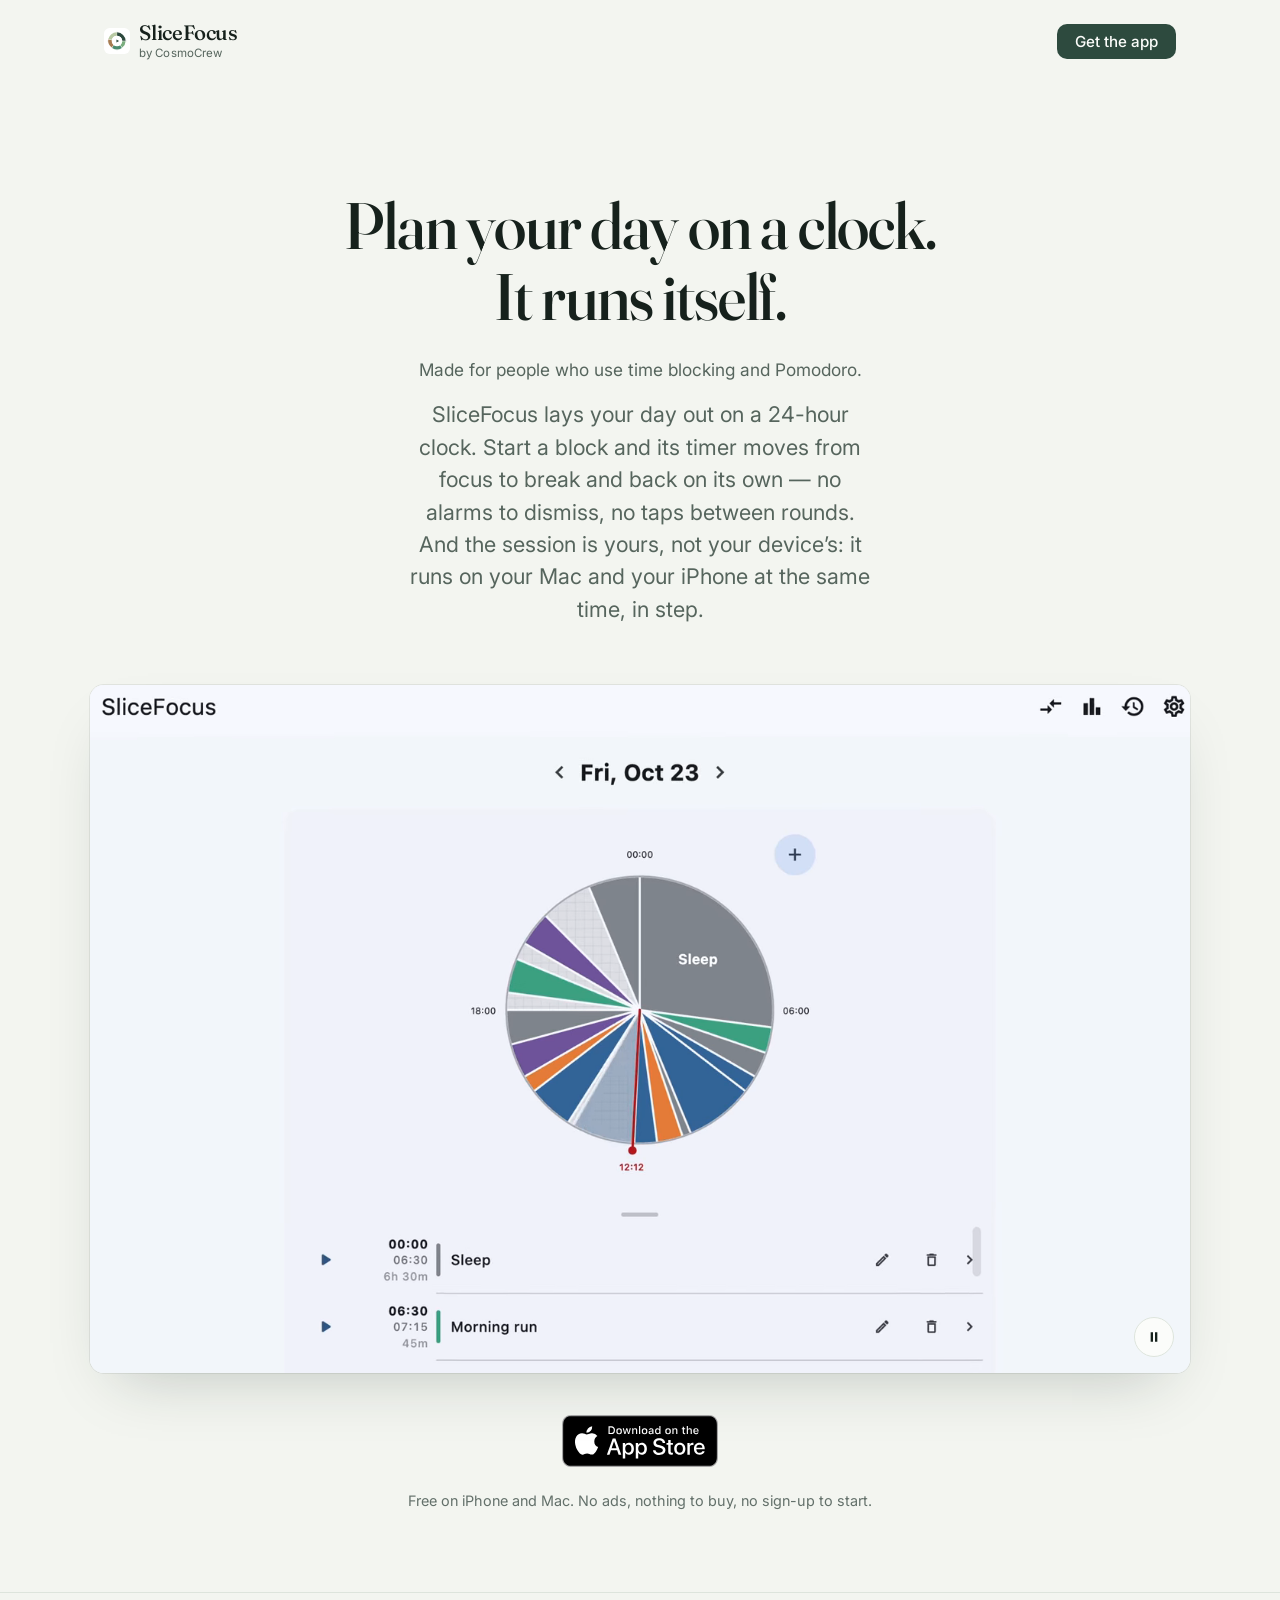
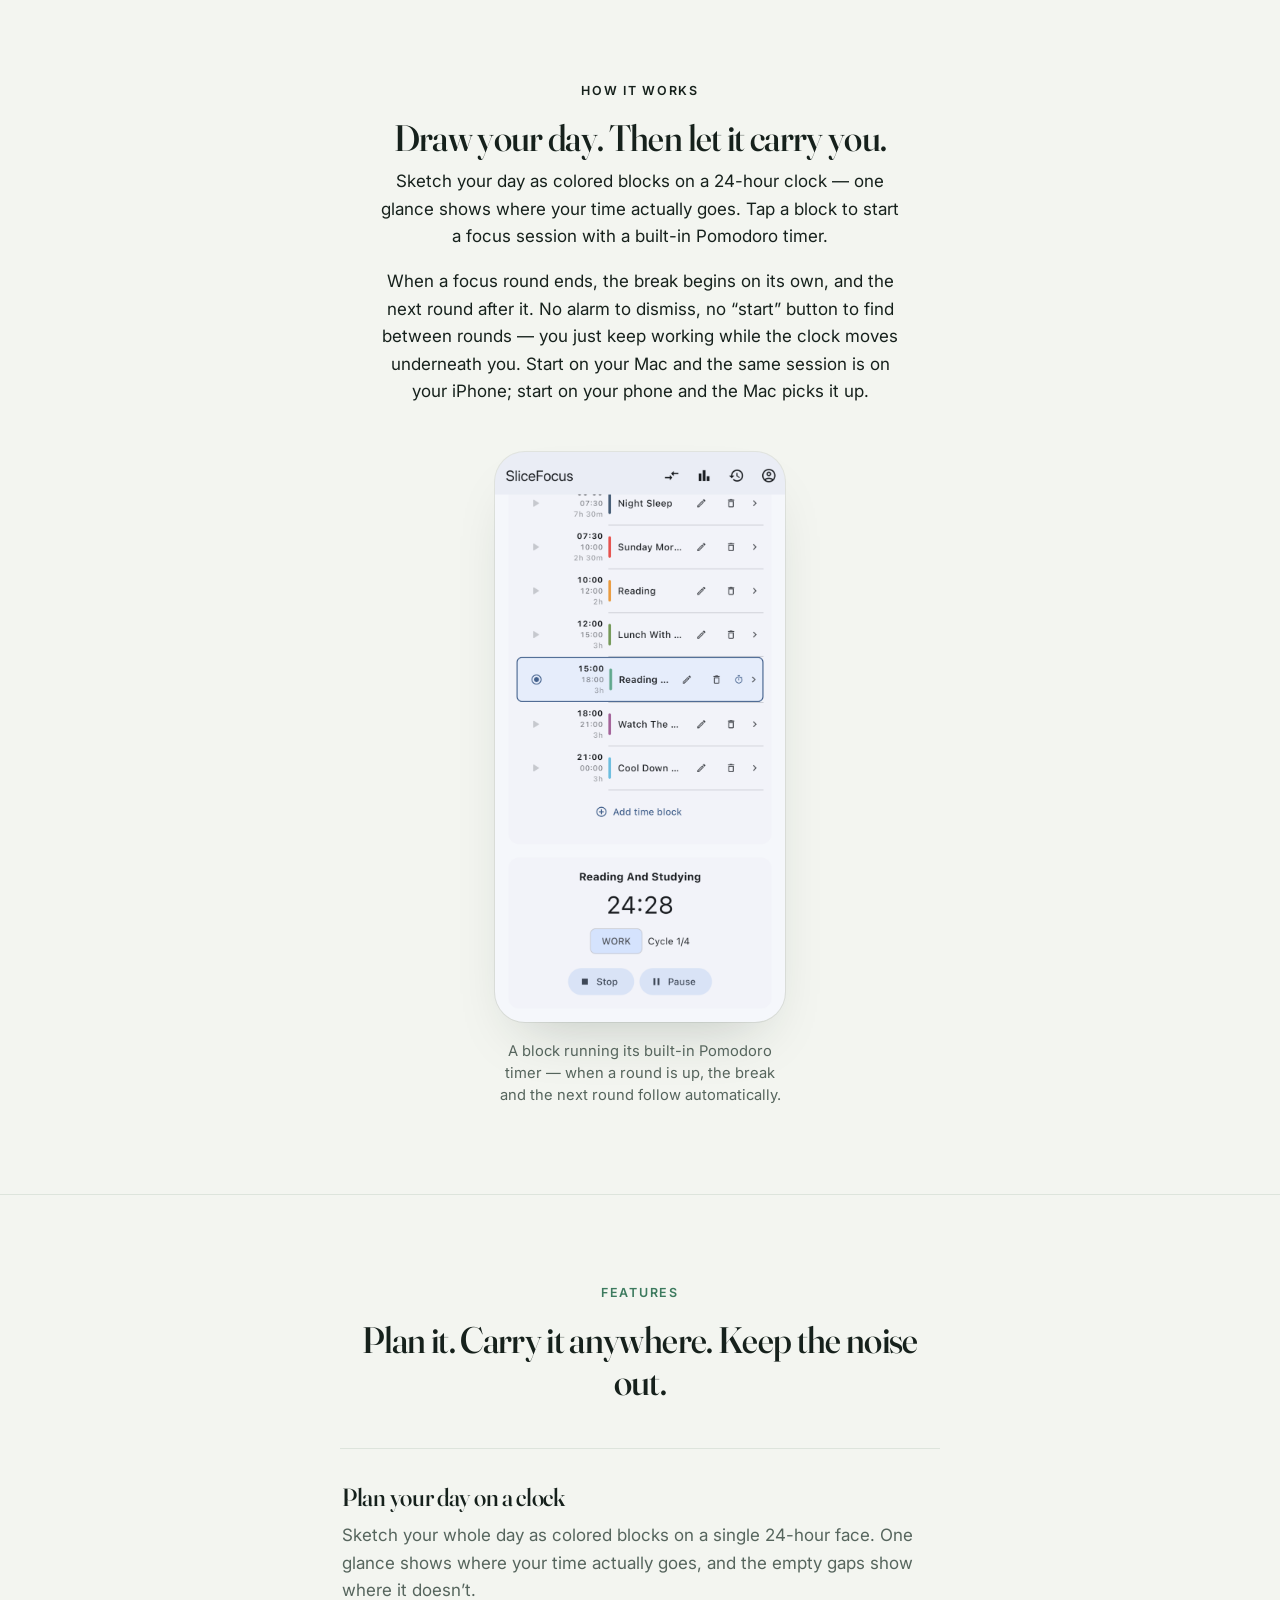
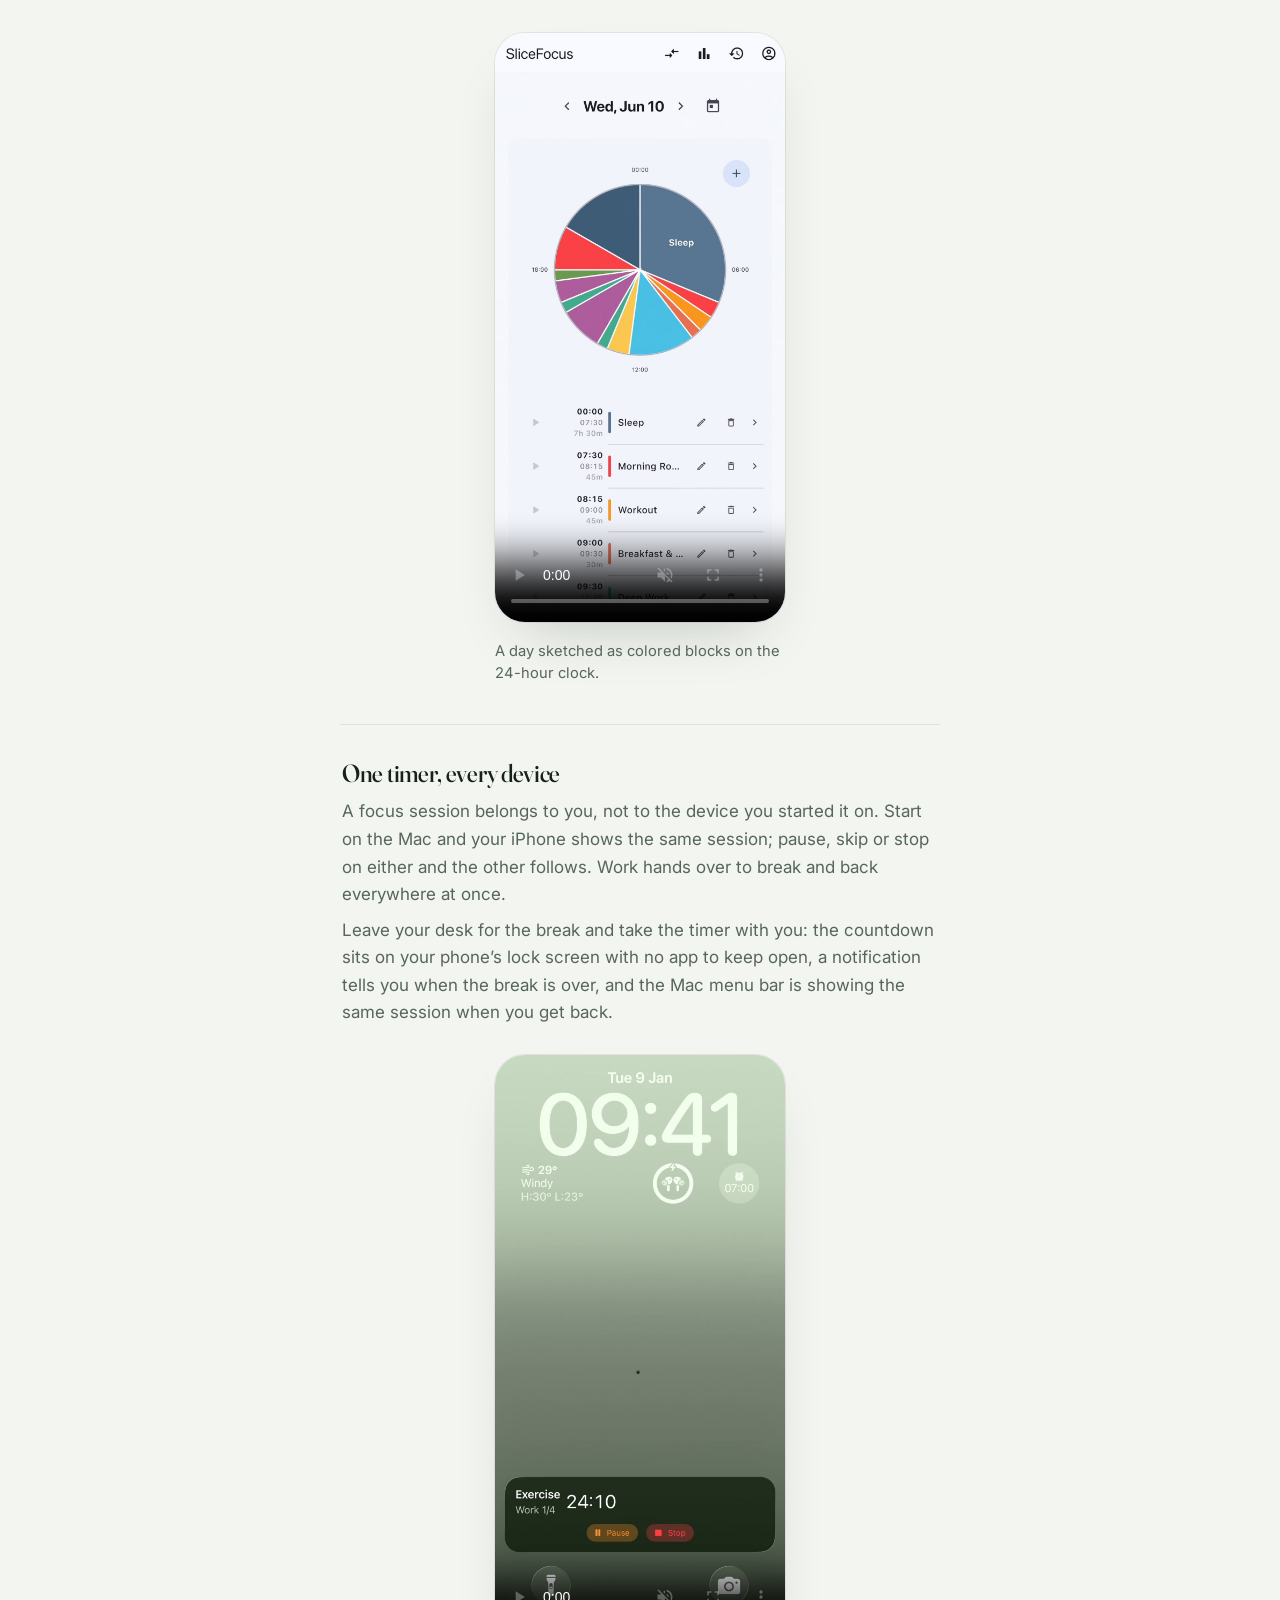
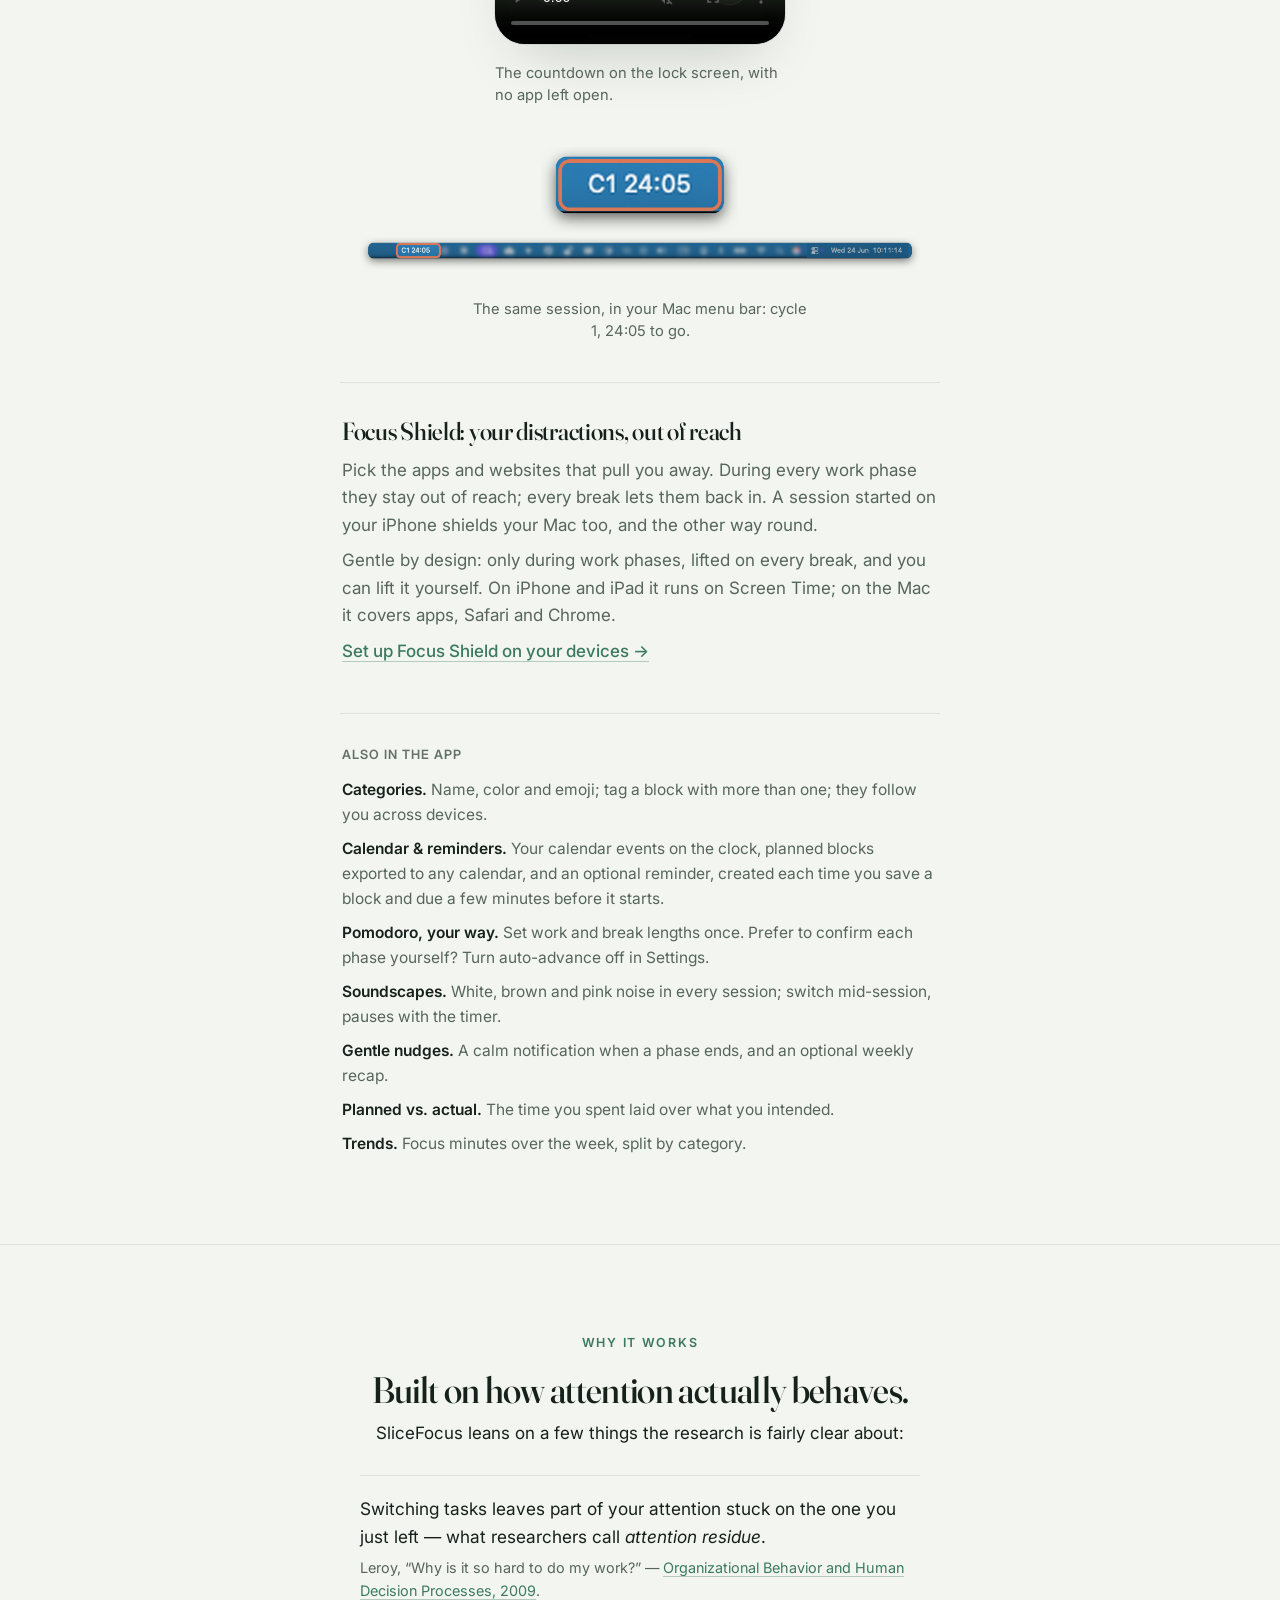
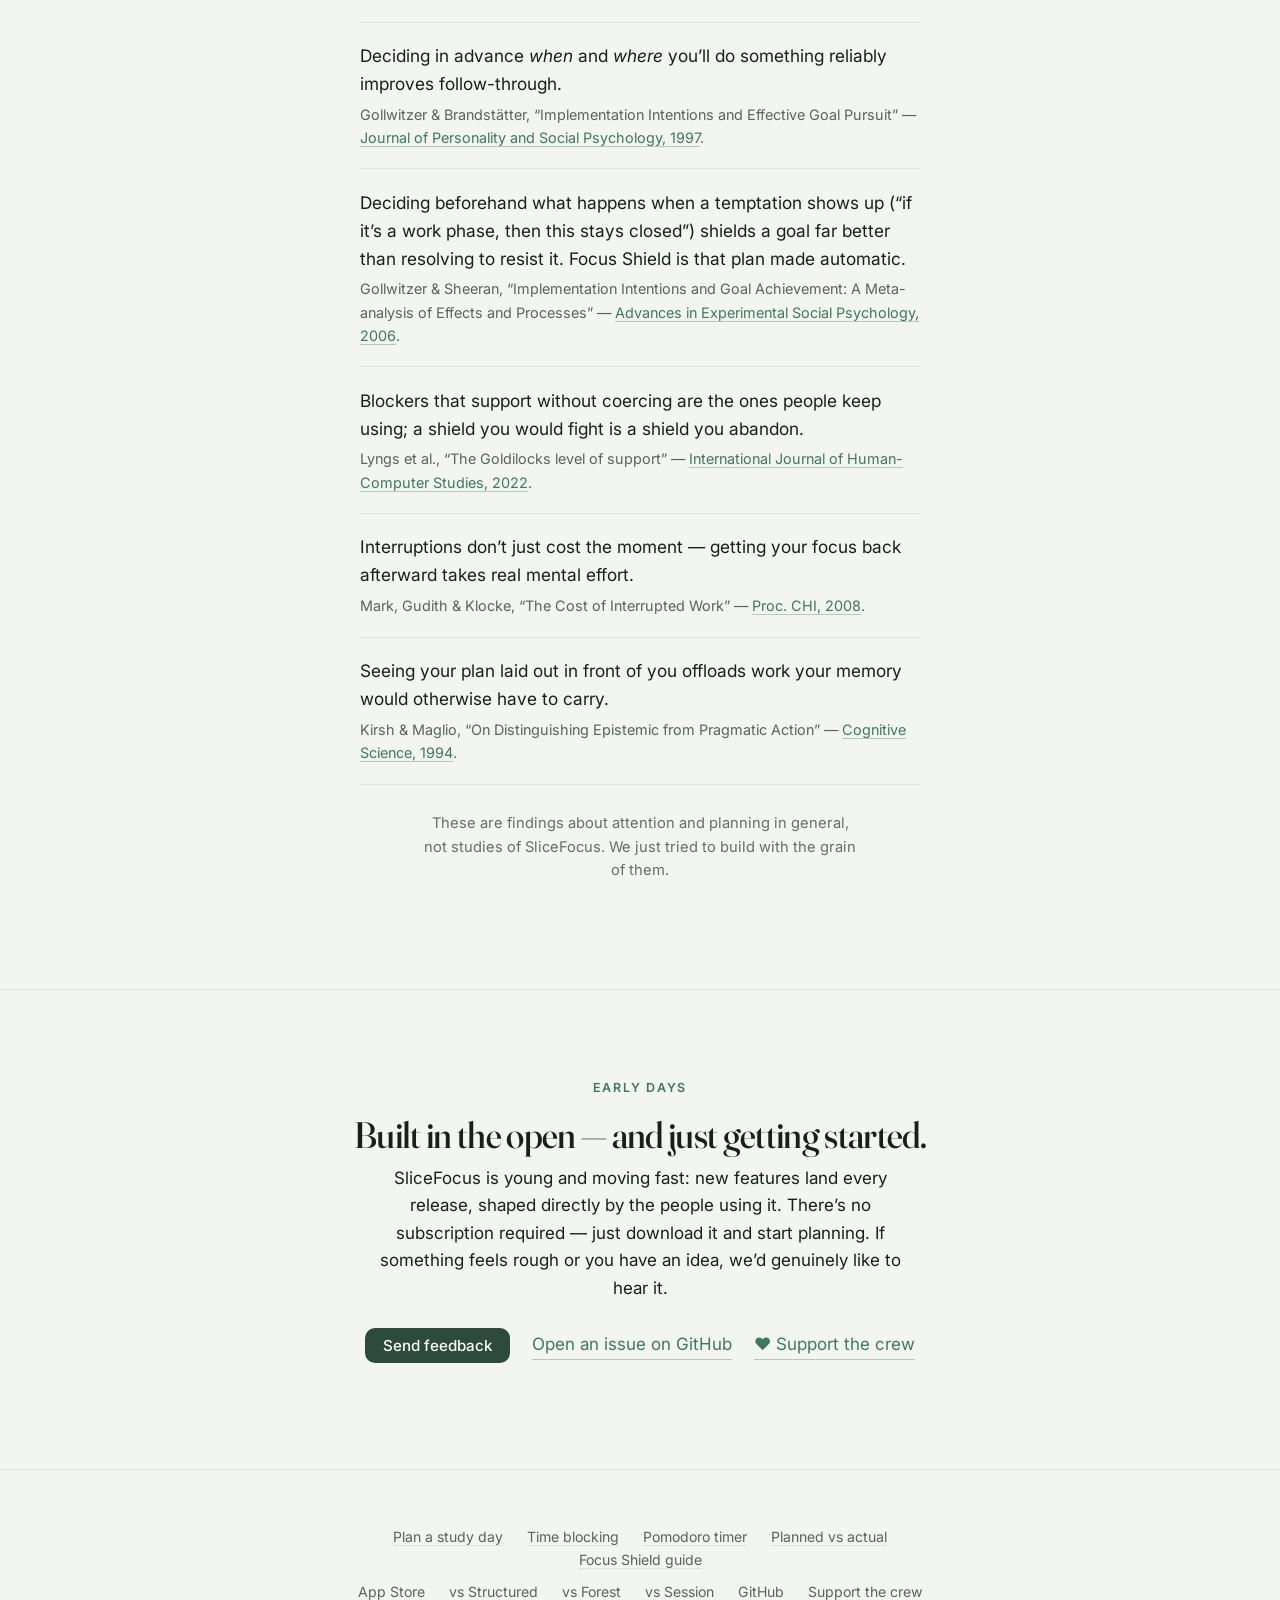
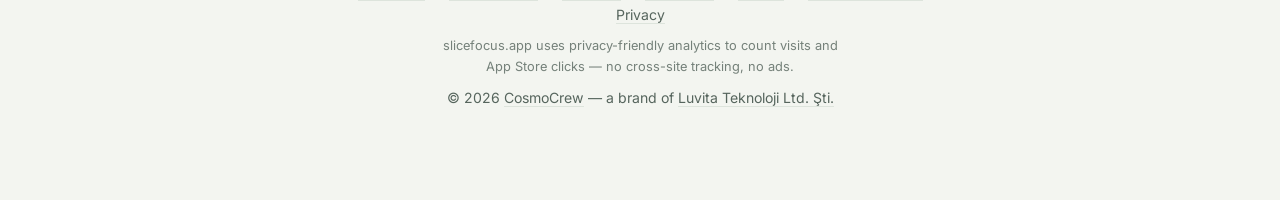
==== commit 1511bc96: "MER-51 feat(site): four moment pages (study day, time blocking, Pomodoro, planned vs actual) Step B " ====
--- a/index.html
+++ b/index.html
@@ -357,6 +357,13 @@
 
   <footer class="site-footer">
     <div class="wrap">
+      <p class="links">
+        <a href="/study-day/">Plan a study day</a>
+        <a href="/time-blocking/">Time blocking</a>
+        <a href="/pomodoro/">Pomodoro timer</a>
+        <a href="/planned-vs-actual/">Planned vs actual</a>
+        <a href="/focus-shield/">Focus Shield guide</a>
+      </p>
       <p class="links">
         <a href="https://apps.apple.com/app/id6761280632" data-loc="footer">App Store</a>
         <a href="/vs/structured/">vs Structured</a>
--- a/styles.css
+++ b/styles.css
@@ -374,7 +374,7 @@
 .site-footer a { color: var(--muted); border-bottom-color: var(--line); }
 .site-footer a:hover { color: var(--fg); }
 .site-footer .links { margin-bottom: 0.6rem; }
-.site-footer .links a { margin: 0 10px; }
+.site-footer .links a { margin: 0 10px; white-space: nowrap; }   /* a label never splits across lines */
 .site-footer .fineprint { margin: 0 auto 0.6rem; max-width: 52ch; font-size: 0.8rem; opacity: 0.8; }
 
 @media (prefers-reduced-motion: reduce) {
@@ -500,6 +500,12 @@
 .guide .shot-bare img { border-radius: 0; background: transparent; box-shadow: none; }
 .guide-note { color: var(--muted); font-size: 0.97rem; }
 .device-nav a[aria-current="true"] { border-color: var(--accent); background: var(--accent); color: var(--btn-fg); }
+
+/* ---- Moment pages (/study-day/, /time-blocking/, /pomodoro/, /planned-vs-actual/) ----
+   The guide layout above, one page per moment of need. Each closes on the site's
+   closing line, with the App Store badge under it. */
+.guide-close p { margin: 0; text-wrap: balance; }
+.guide-close .appstore { margin-top: 1.2rem; }
 
 /* ---- Comparison pages (/vs/): who each app suits, then a table of checkable facts ---- */
 .vs-suits { margin: 0 0 1.4rem; padding: 0; list-style: none; }
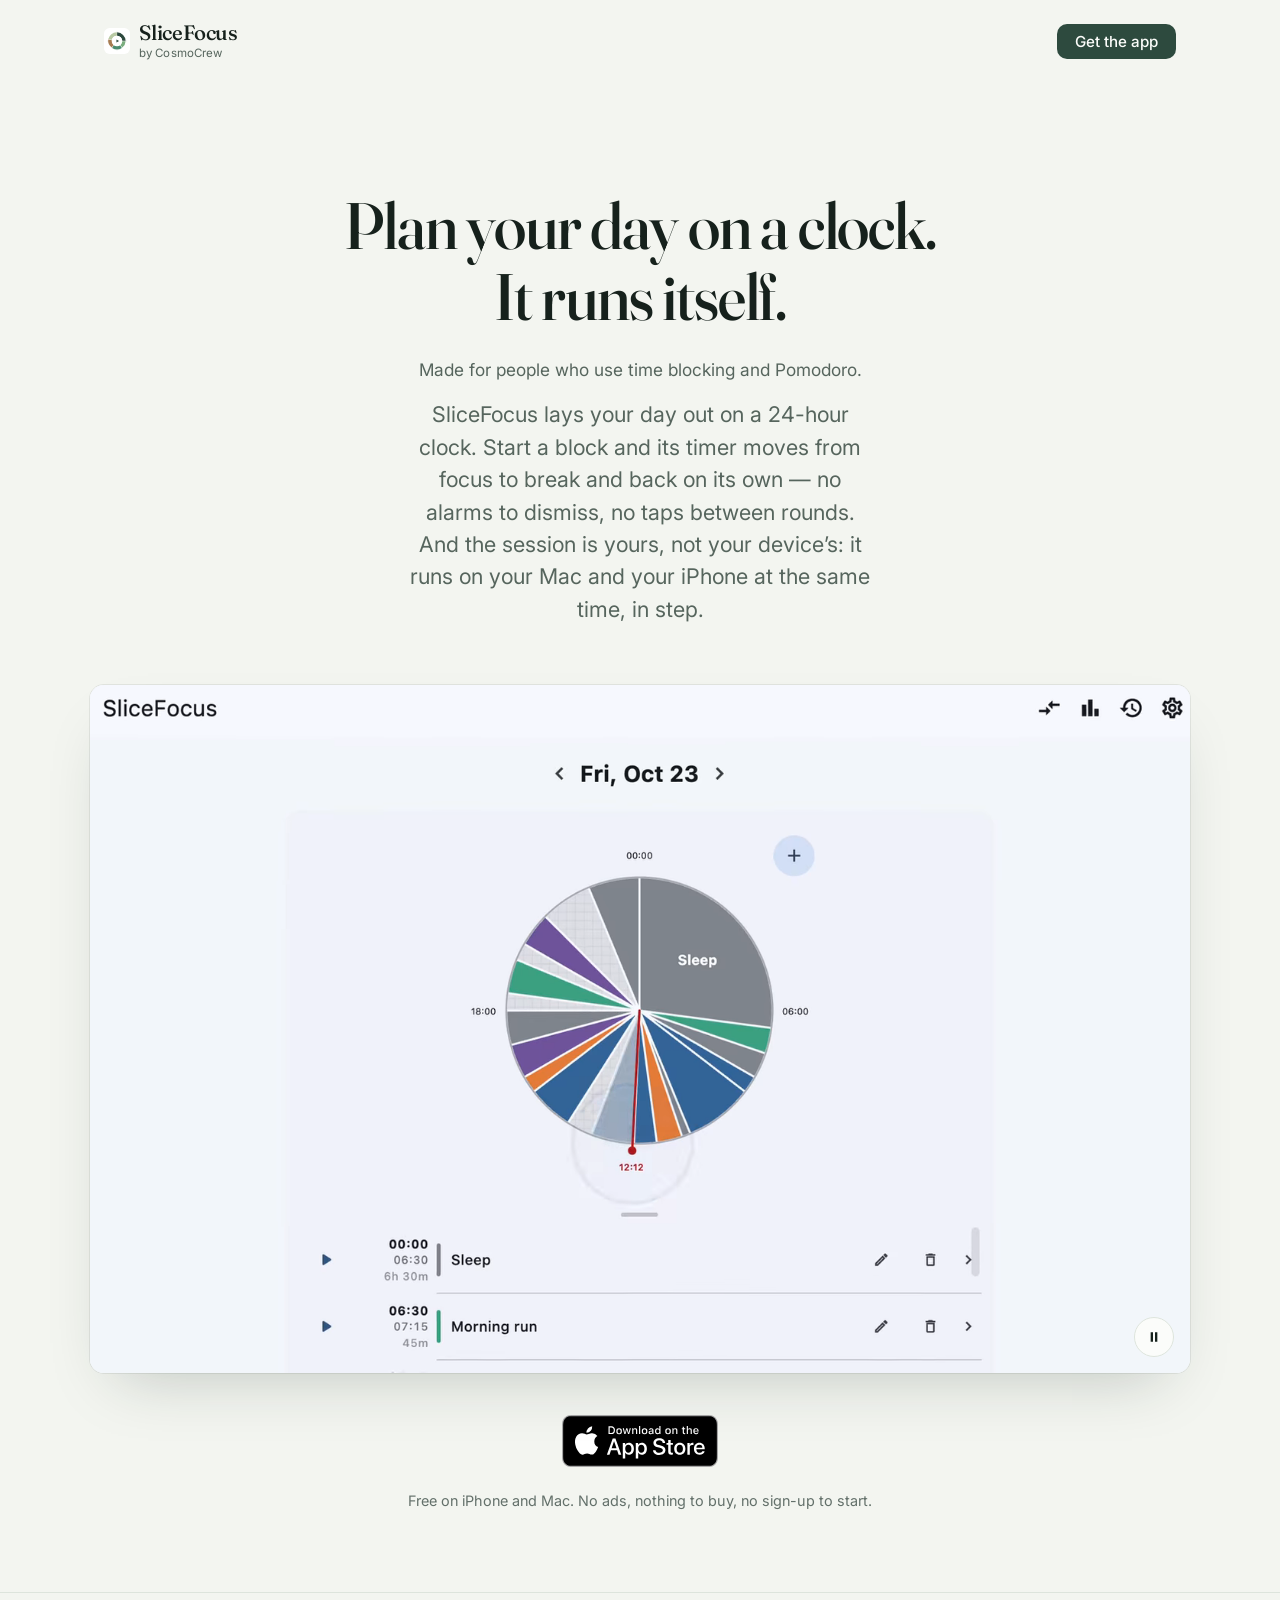
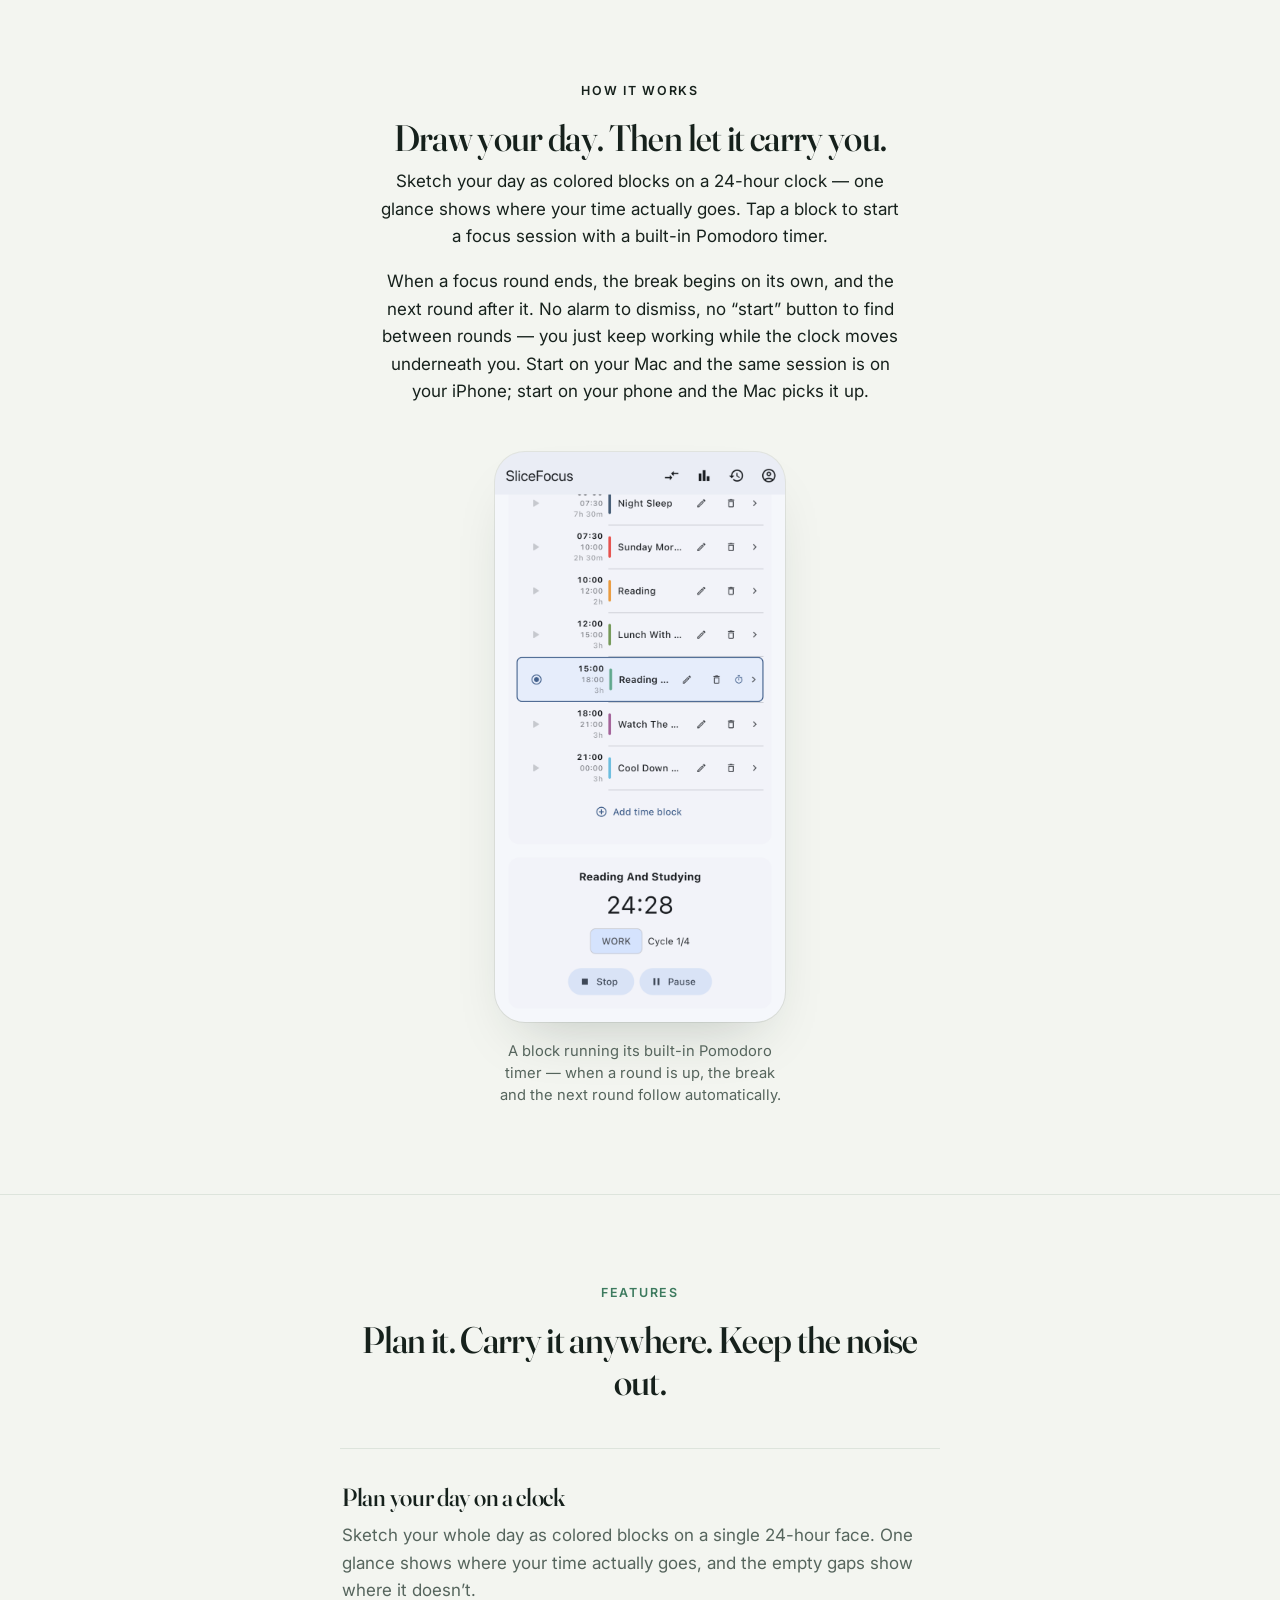
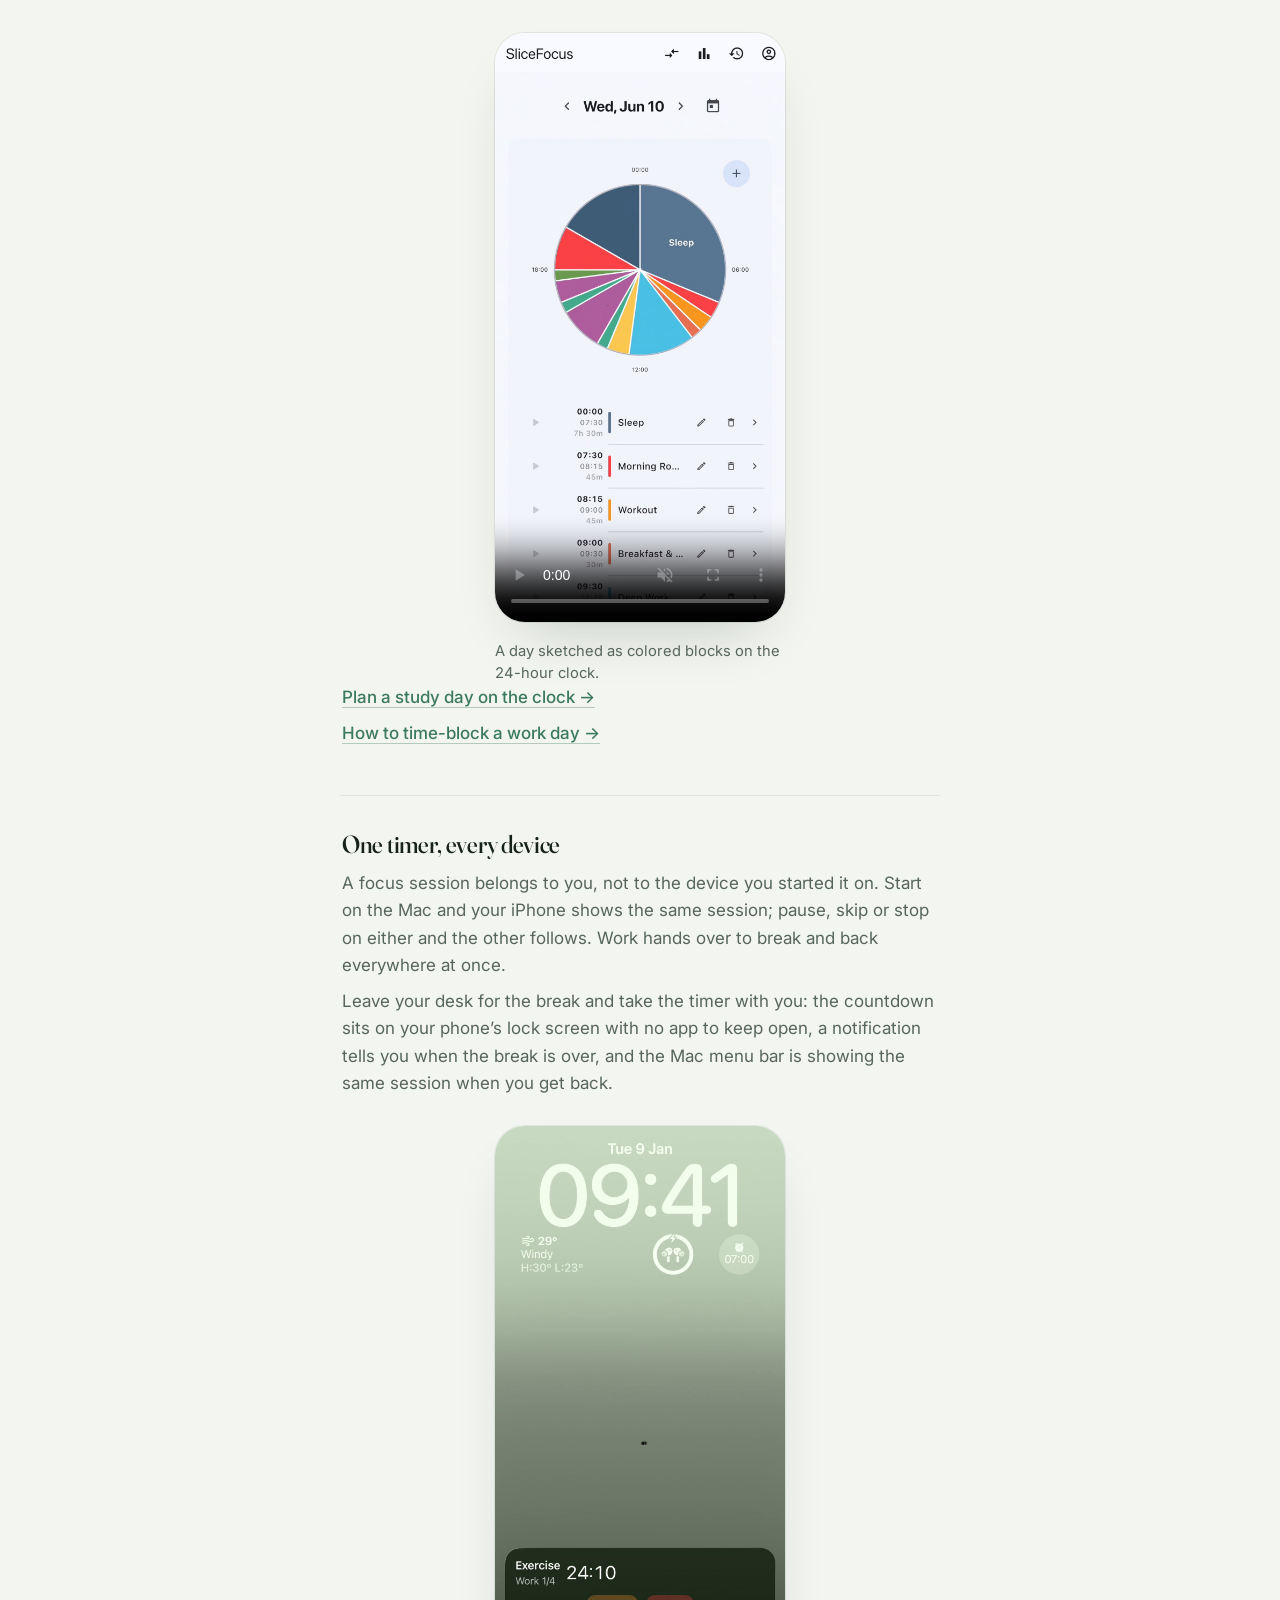
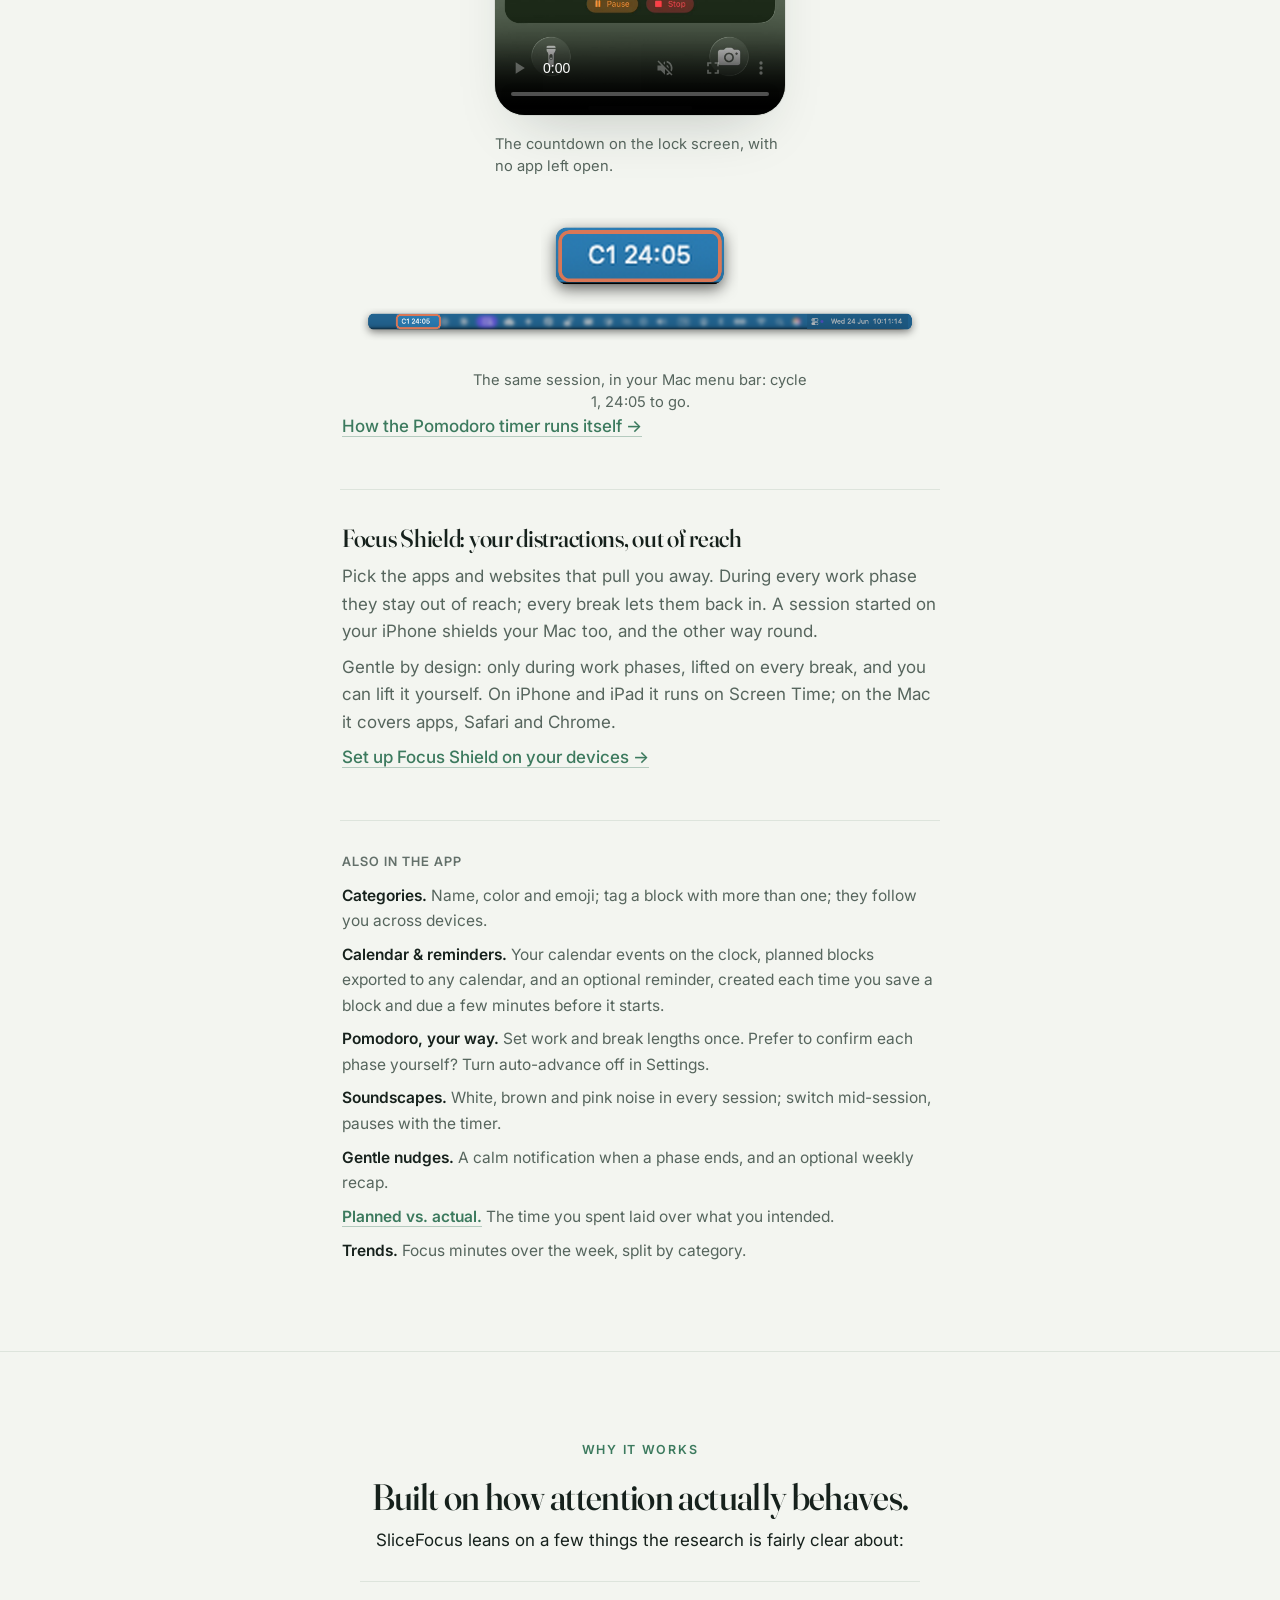
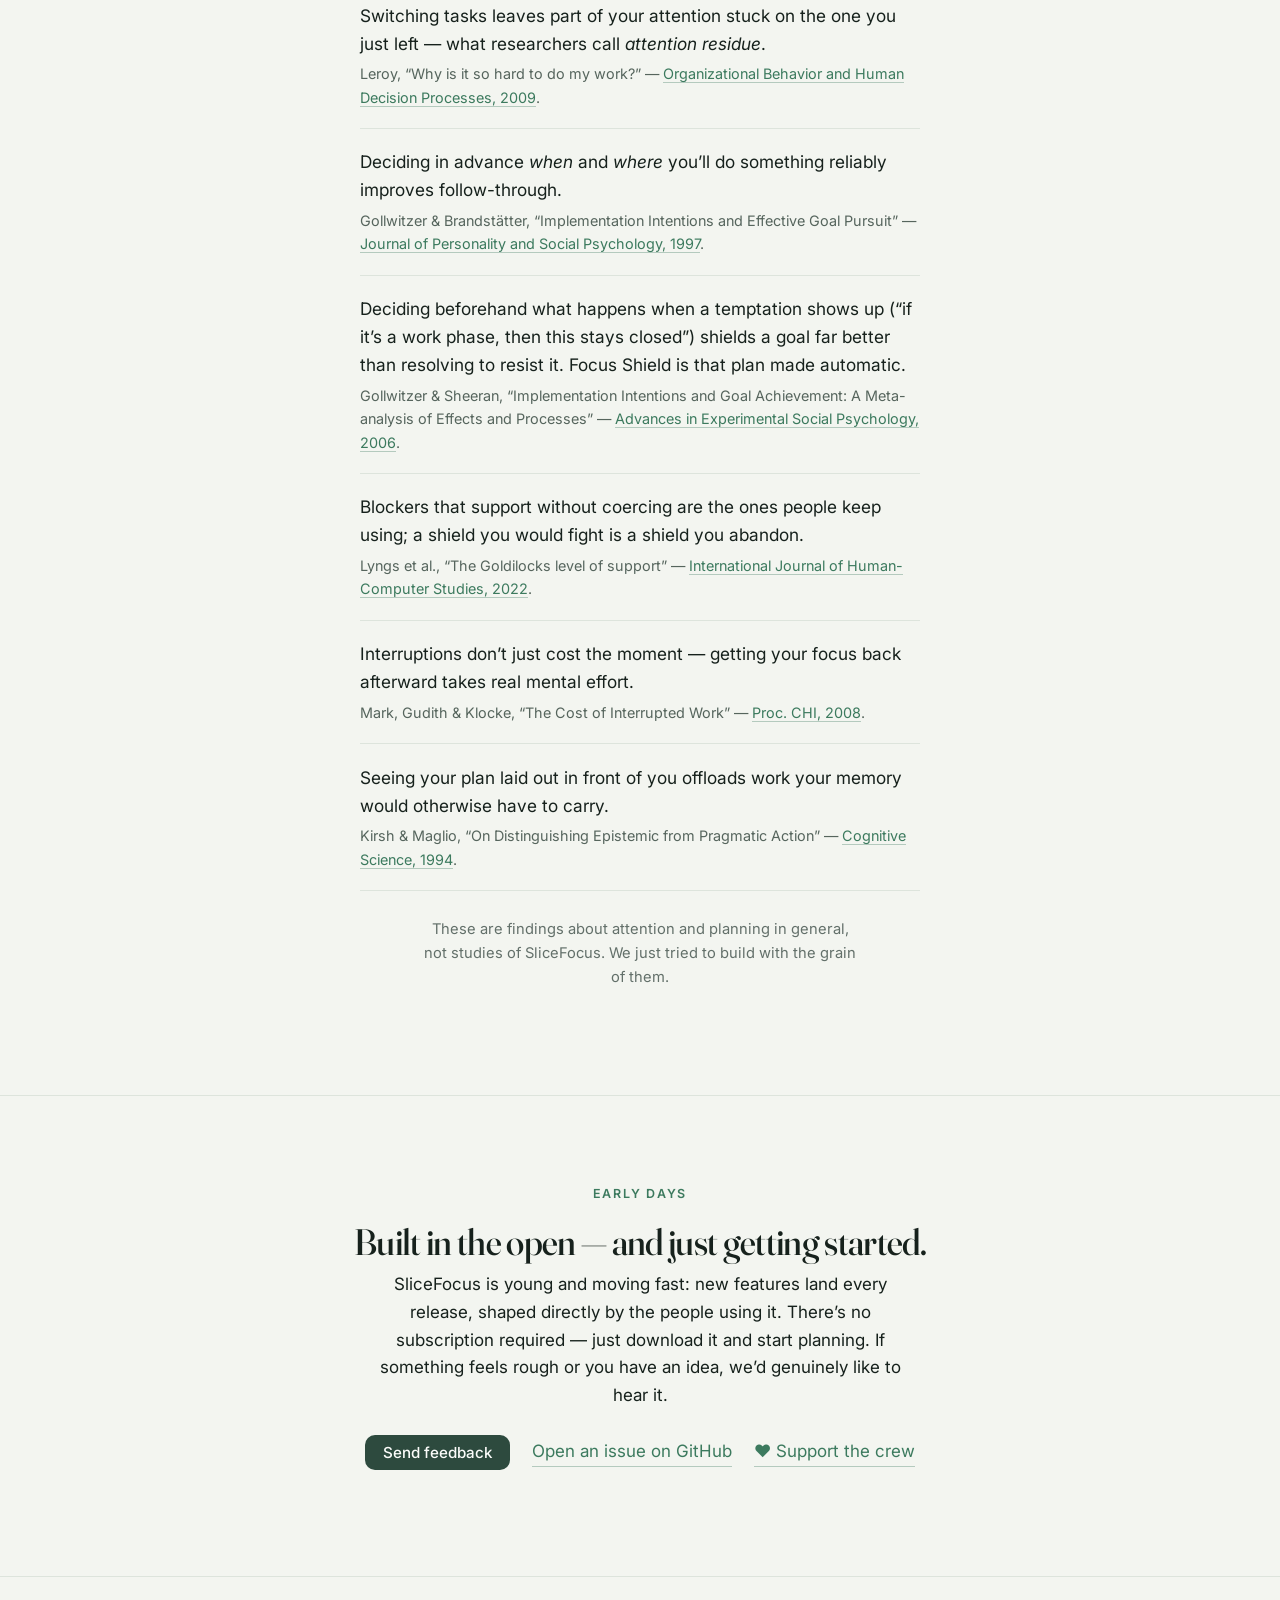
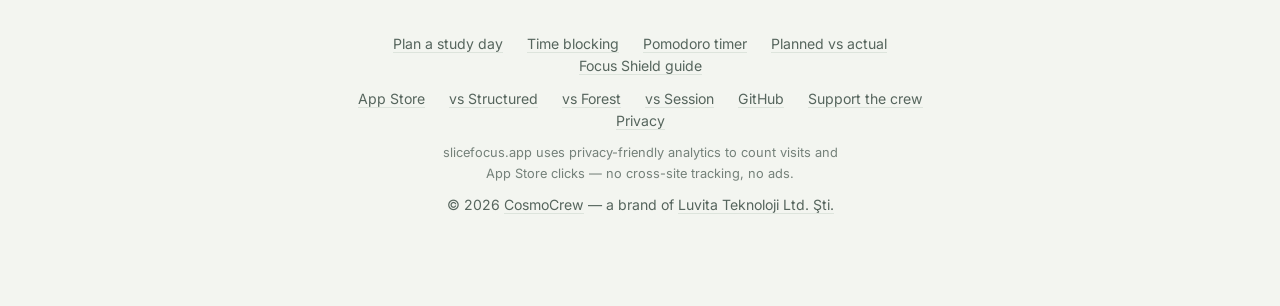
==== commit 903279a5: "MER-54 feat(site): feature text links to the moment pages; the hero plays once with Replay The four " ====
--- a/index.html
+++ b/index.html
@@ -85,16 +85,17 @@
             <img src="hero-poster.jpg" width="1440" height="900" fetchpriority="high"
                  alt="SliceFocus on the Mac: a day planned on its 24-hour clock, a Deep work block just started, and its 25-minute focus timer counting below the clock.">
           </picture>
-          <!-- Hero loop (brief: slicefocus-docs/plans/hero-video-brief.md). Silent,
-               muted, looping, at every width since slicefocus-web#37 (phones got the
-               still before); the poster above stays underneath and the clip fades in
-               over it once it plays (its first frame differs from the poster, which
-               shows the timer already running). No `autoplay` attribute on purpose: the
-               script below starts it, so reduced-motion and save-data visitors never
-               get a frame of motion or a byte of video (preload="none"; the script only
-               raises it to "metadata" when the visitor will actually get the loop).
-               Without JS the poster simply stays. -->
-          <video class="hero-video" muted loop playsinline preload="none"
+          <!-- Hero tour (brief: slicefocus-docs/plans/hero-video-brief.md). Silent,
+               muted, at every width since slicefocus-web#37 (phones got the still
+               before); the poster above stays underneath and the clip fades in over it
+               once it plays (its first frame differs from the poster, which shows the
+               timer already running). It plays once (#54): no `loop`, it rests on its
+               last frame, and the button below becomes Replay. No `autoplay` attribute
+               on purpose: the script below starts it, so reduced-motion and save-data
+               visitors never get a frame of motion or a byte of video (preload="none";
+               the script only raises it to "metadata" when the visitor will actually
+               get the tour). Without JS the poster simply stays. -->
+          <video class="hero-video" muted playsinline preload="none"
                  width="1440" height="900" aria-hidden="true" tabindex="-1">
             <source src="hero.webm" type="video/webm">
             <source src="hero.mp4" type="video/mp4">
@@ -103,6 +104,7 @@
                   aria-label="Pause the demo video" data-state="playing">
             <svg class="icon-pause" viewBox="0 0 24 24" width="16" height="16" aria-hidden="true" focusable="false"><path d="M7 5h3.5v14H7zM13.5 5H17v14h-3.5z" fill="currentColor"/></svg>
             <svg class="icon-play" viewBox="0 0 24 24" width="16" height="16" aria-hidden="true" focusable="false"><path d="M8 5.5v13l11-6.5z" fill="currentColor"/></svg>
+            <svg class="icon-replay" viewBox="0 0 24 24" width="16" height="16" aria-hidden="true" focusable="false"><path d="M12 5V2L7 6l5 4V7a5 5 0 1 1-5 5H5a7 7 0 1 0 7-7z" fill="currentColor"/></svg>
           </button>
         </div>
 
@@ -172,6 +174,8 @@
               </video>
               <figcaption>A day sketched as colored blocks on the 24-hour clock.</figcaption>
             </figure>
+            <p class="beat-more"><a href="/study-day/">Plan a study day on the clock &rarr;</a></p>
+            <p class="beat-more"><a href="/time-blocking/">How to time-block a work day &rarr;</a></p>
           </article>
 
           <article class="beat">
@@ -204,6 +208,7 @@
                    alt="The SliceFocus Pomodoro timer “C1 24:05” shown enlarged — cycle 1, 24 minutes 5 seconds left — above the macOS menu bar where it lives, beside the system clock.">
               <figcaption>The same session, in your Mac menu bar: cycle 1, 24:05 to go.</figcaption>
             </figure>
+            <p class="beat-more"><a href="/pomodoro/">How the Pomodoro timer runs itself &rarr;</a></p>
           </article>
 
           <article class="beat">
@@ -234,7 +239,7 @@
             <li><strong>Pomodoro, your way.</strong> Set work and break lengths once. Prefer to confirm each phase yourself? Turn auto-advance off in Settings.</li>
             <li><strong>Soundscapes.</strong> White, brown and pink noise in every session; switch mid-session, pauses with the timer.</li>
             <li><strong>Gentle nudges.</strong> A calm notification when a phase ends, and an optional weekly recap.</li>
-            <li><strong>Planned vs. actual.</strong> The time you spent laid over what you intended.</li>
+            <li><strong><a href="/planned-vs-actual/">Planned vs. actual.</a></strong> The time you spent laid over what you intended.</li>
             <li><strong>Trends.</strong> Focus minutes over the week, split by category.</li>
           </ul>
         </div>
@@ -440,7 +445,8 @@
         if (p && p.catch) p.catch(function () {});
       }
 
-      /* ---- Hero loop, at every width, with a pause/play button. ---- */
+      /* ---- Hero tour, at every width: plays once, with a pause/play button that
+              becomes Replay at the end (#54). ---- */
       (function () {
         var media = document.querySelector('.hero-media');
         var v = media && media.querySelector('.hero-video');
@@ -451,8 +457,11 @@
         var inView = !('IntersectionObserver' in window);
 
         function label() {
-          btn.setAttribute('data-state', wanted ? 'playing' : 'paused');
-          btn.setAttribute('aria-label', wanted ? 'Pause the demo video' : 'Play the demo video');
+          var state = v.ended ? 'ended' : wanted ? 'playing' : 'paused';
+          btn.setAttribute('data-state', state);
+          btn.setAttribute('aria-label',
+            state === 'ended' ? 'Replay the demo video'
+            : state === 'playing' ? 'Pause the demo video' : 'Play the demo video');
         }
         function sync() {
           var go = wanted && inView && !document.hidden;
@@ -472,6 +481,8 @@
           } else if (!v.paused) v.pause();
         }
         v.addEventListener('playing', function () { media.classList.add('is-playing'); });
+        // Once through, the tour rests on its last frame; Replay starts it again.
+        v.addEventListener('ended', function () { wanted = false; label(); });
         // The button appears once there is a clip to control (or straight away for a
         // visitor who isn't autoplaying, who has loaded nothing yet) and goes away
         // again if hero.webm / hero.mp4 are missing or fail to load.
@@ -481,7 +492,11 @@
             if (src === v.lastElementChild) { btn.hidden = true; wanted = false; label(); }
           });
         });
-        btn.addEventListener('click', function () { wanted = !wanted; label(); sync(); });
+        btn.addEventListener('click', function () {
+          if (v.ended) { v.currentTime = 0; wanted = true; }
+          else wanted = !wanted;
+          label(); sync();
+        });
         onChange(reduce, function () {
           if (reduce.matches) { wanted = false; label(); }
           sync();
--- a/styles.css
+++ b/styles.css
@@ -173,8 +173,9 @@
   .hero-media { --hero-w: min(1100px, 100vw - 64px); }
 }
 
-/* The loop sits over the poster and fades in once it has actually played, so a
-   missing or blocked clip leaves the poster. */
+/* The tour sits over the poster and fades in once it has actually played, so a
+   missing or blocked clip leaves the poster. It plays once and rests on its last
+   frame (#54). */
 .hero-video {
   display: block;
   position: absolute;
@@ -187,7 +188,7 @@
 }
 .hero-media.is-playing .hero-video { opacity: 1; }
 
-/* Pause/play (WCAG 2.2.2): a quiet paper disc, clay ring on hover and focus. */
+/* Pause/play/replay (WCAG 2.2.2): a quiet paper disc, clay ring on hover and focus. */
 .media-toggle {
   position: absolute;
   right: 16px;
@@ -207,8 +208,12 @@
 .media-toggle[hidden] { display: none; }
 .media-toggle:hover { border-color: var(--accent); }
 .media-toggle:focus-visible { outline: 2px solid var(--accent); outline-offset: 3px; }
+.media-toggle .icon-replay,
 .media-toggle[data-state="playing"] .icon-play,
 .media-toggle[data-state="paused"] .icon-pause { display: none; }
+.media-toggle[data-state="ended"] .icon-play,
+.media-toggle[data-state="ended"] .icon-pause { display: none; }
+.media-toggle[data-state="ended"] .icon-replay { display: block; }
 
 /* A quiet line under the headline so time-blocking / Pomodoro users can
    self-identify before the lede. */
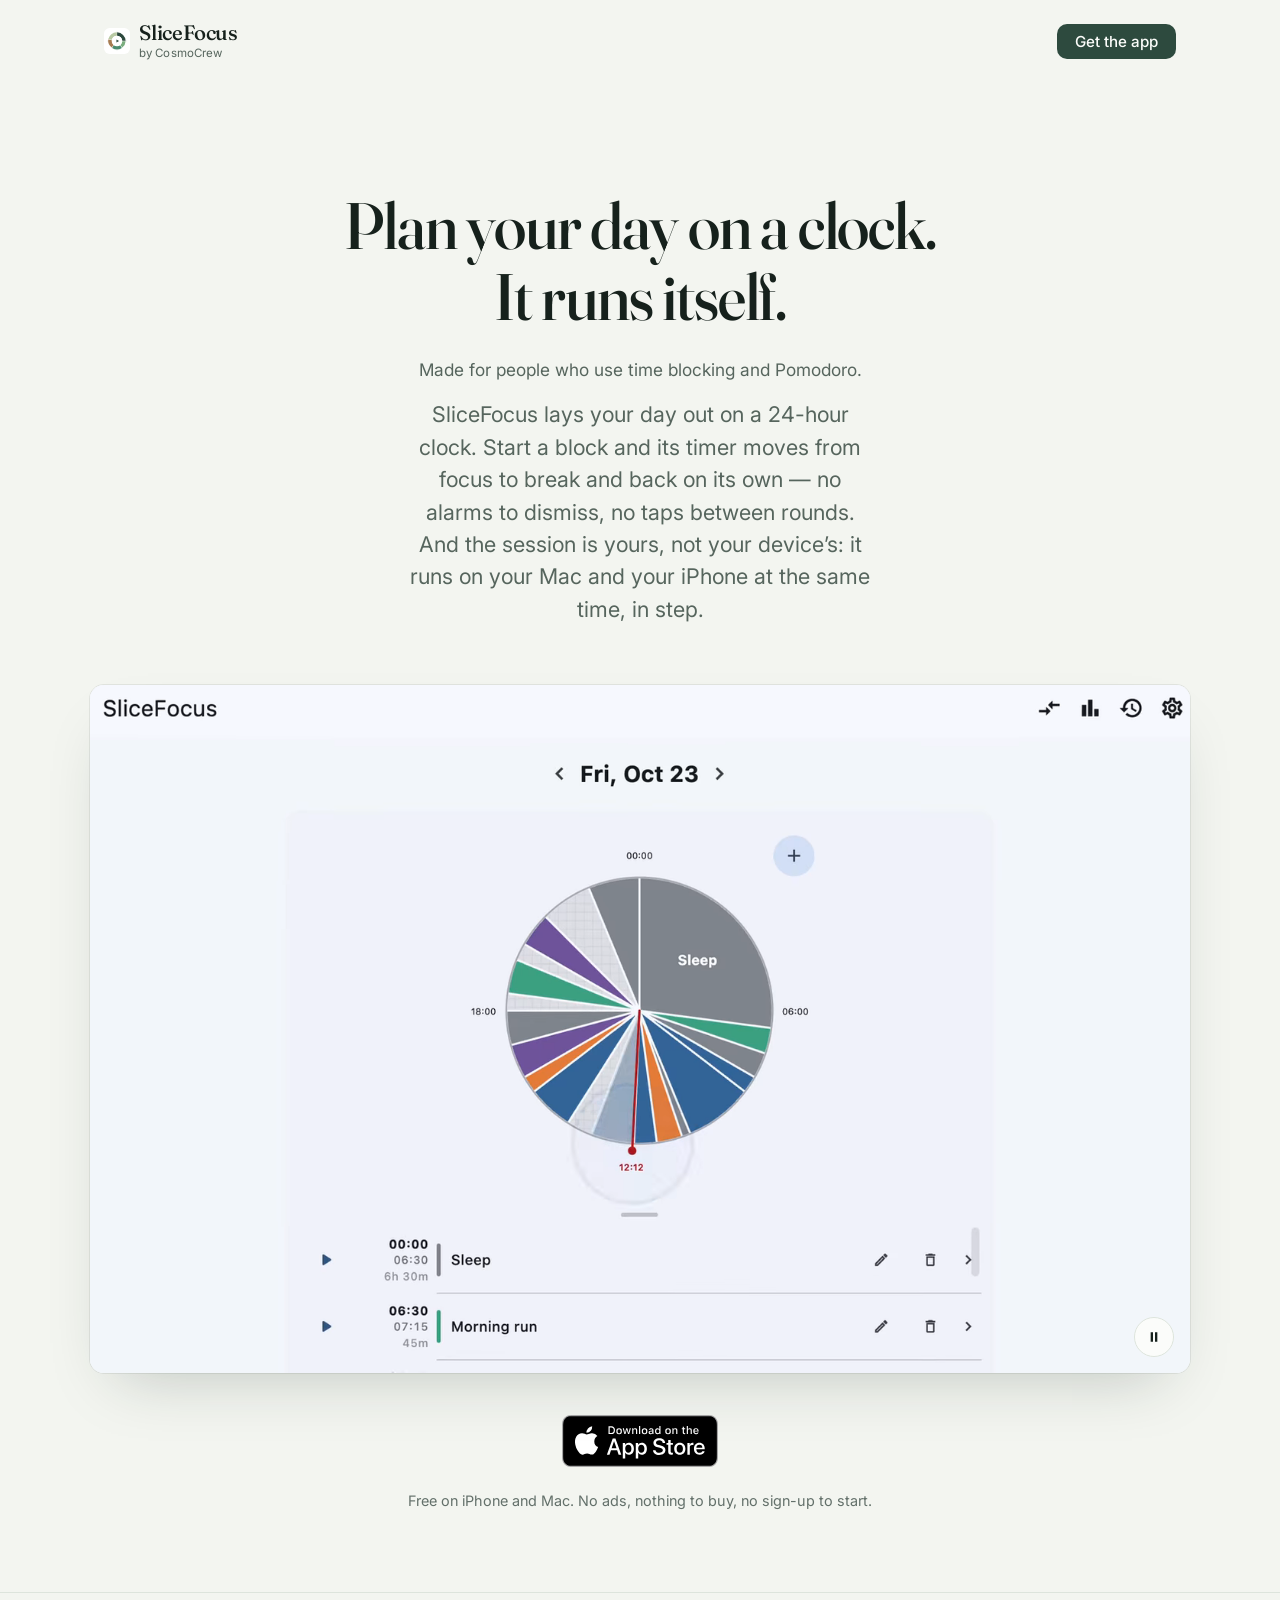
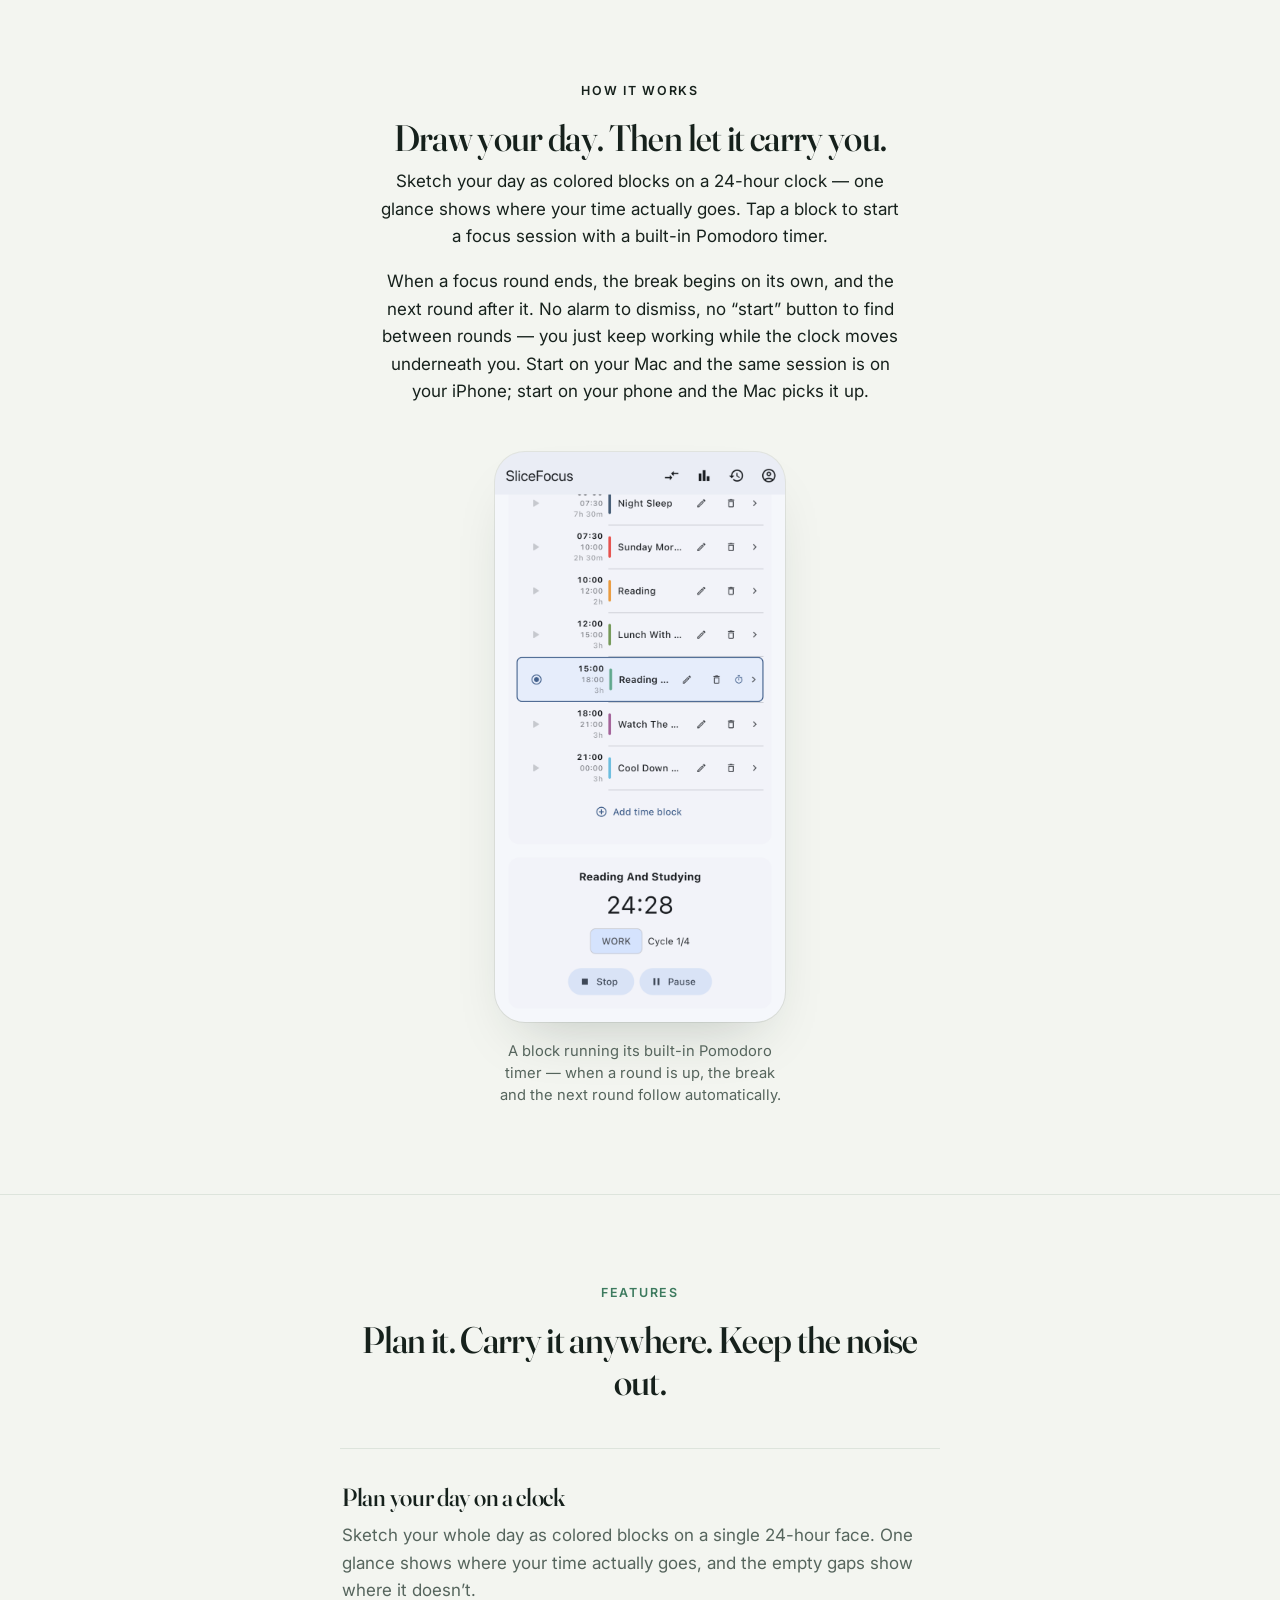
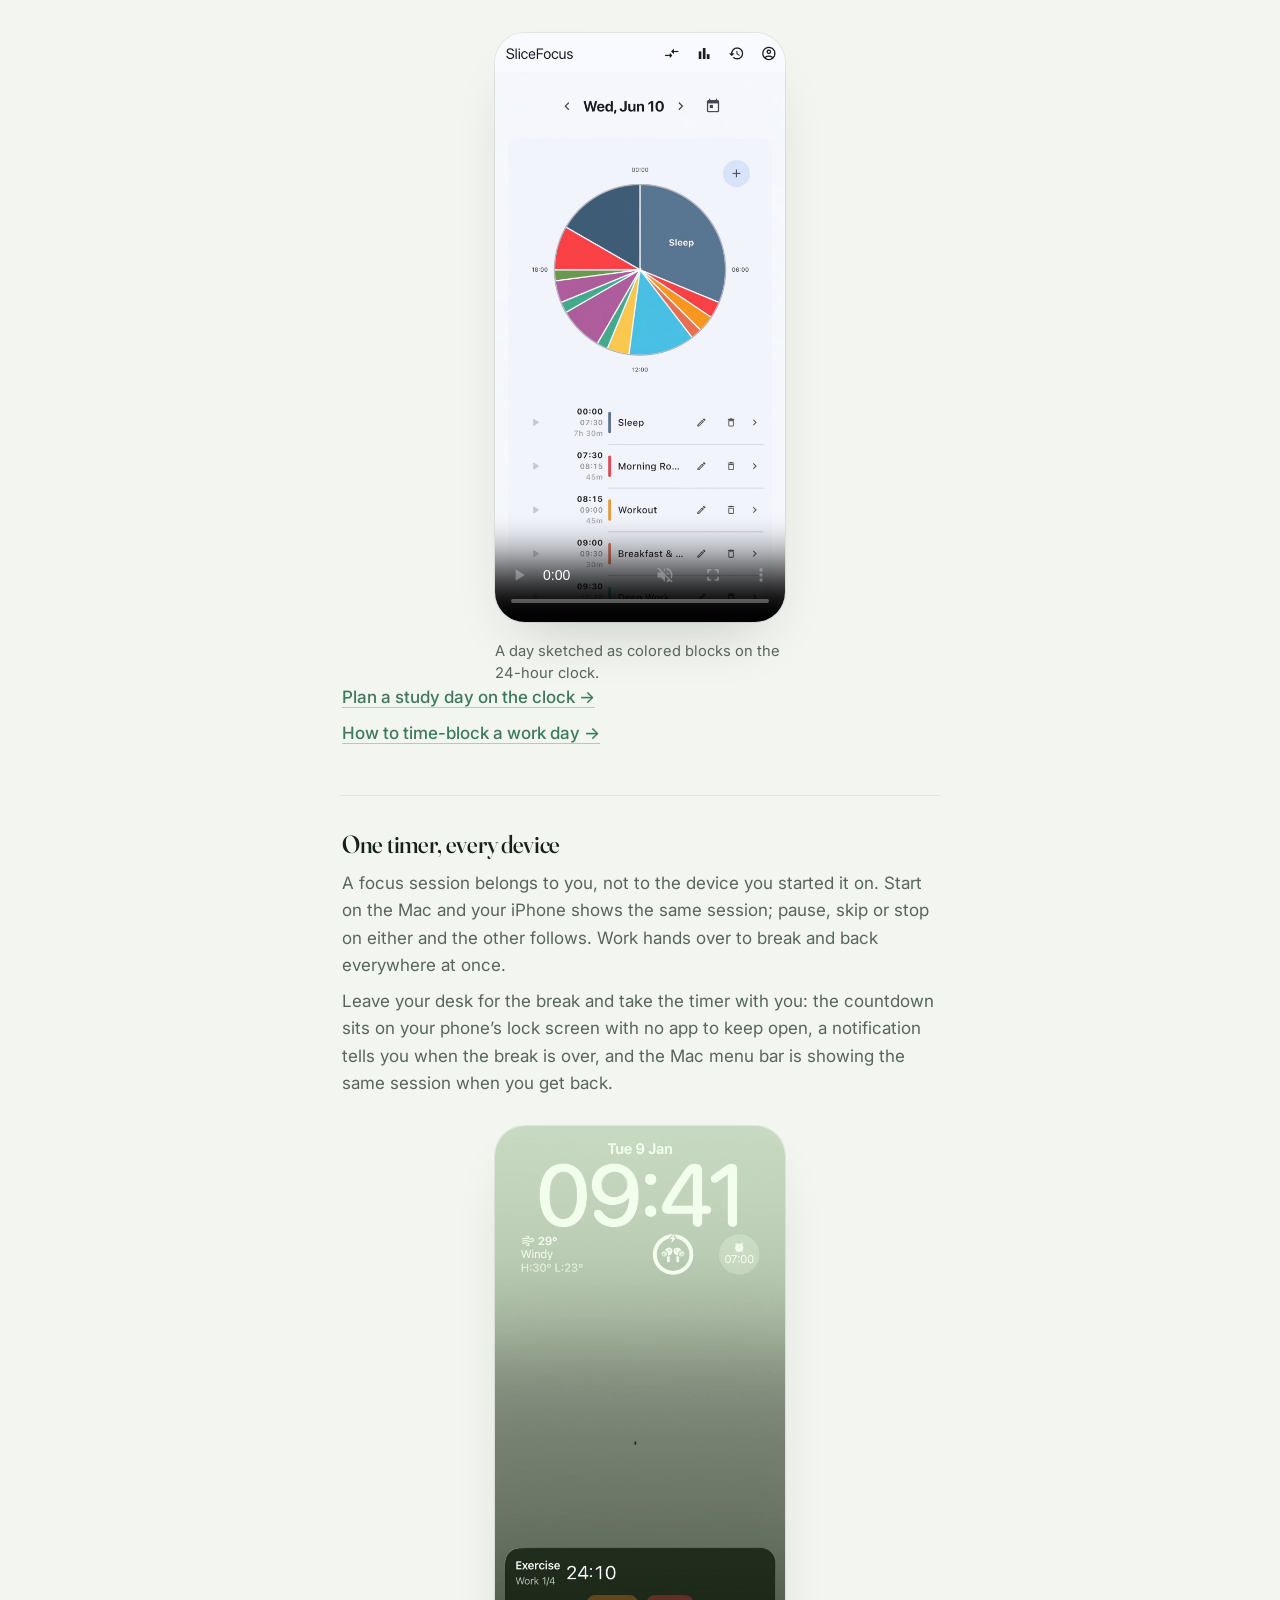
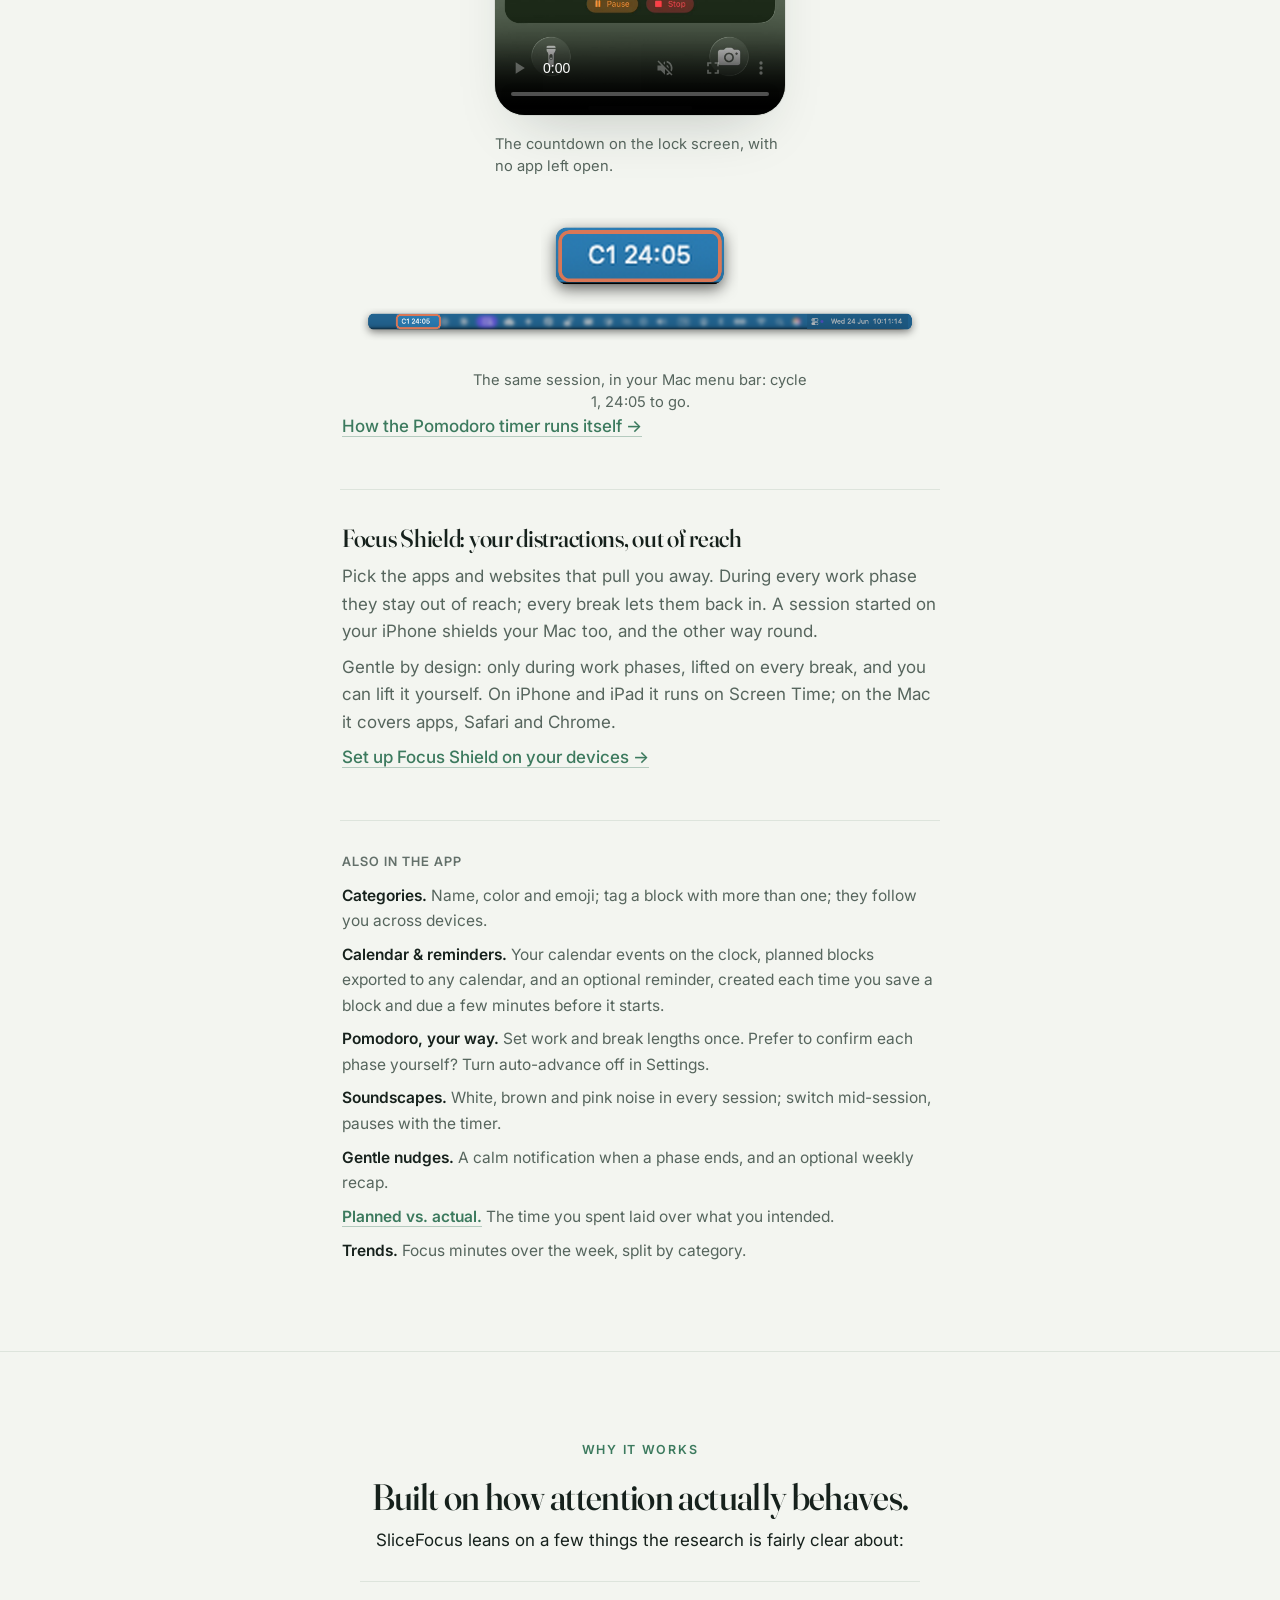
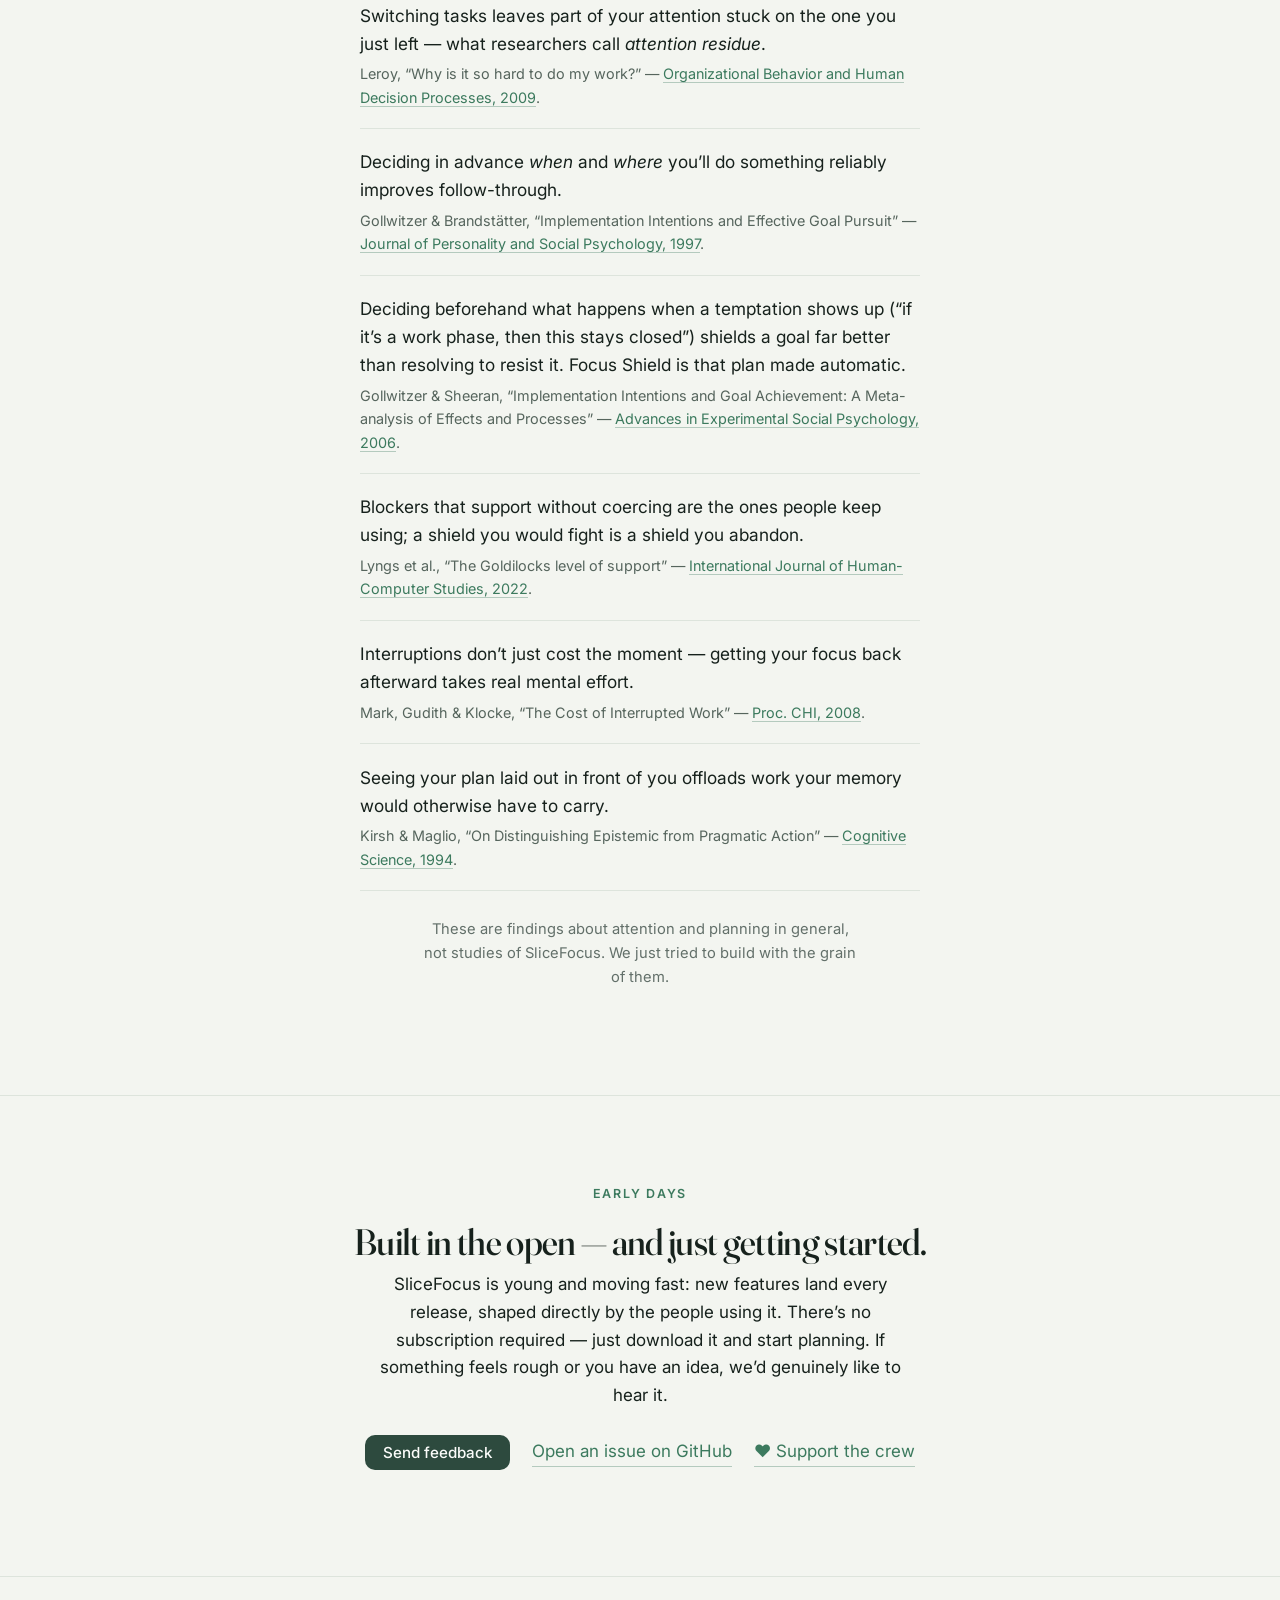
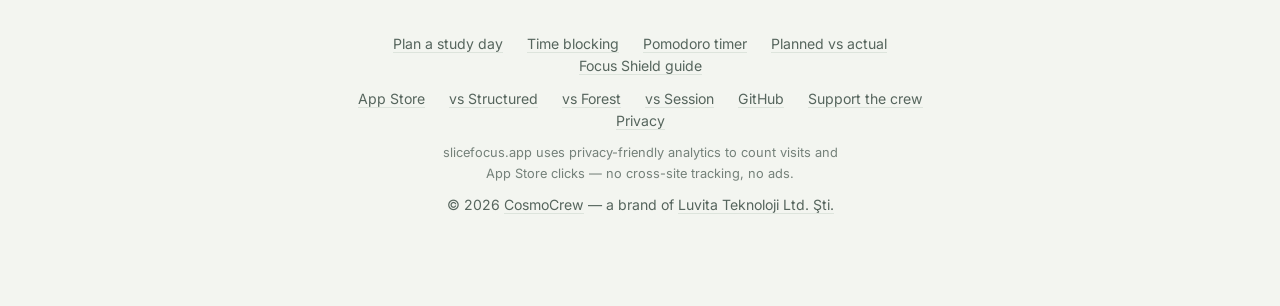
==== commit eab66776: "feat(site): skip link, visible focus ring and an axe accessibility check in CI (#39) Every page gets" ====
--- a/index.html
+++ b/index.html
@@ -51,6 +51,7 @@
   <link rel="stylesheet" href="styles.css">
 </head>
 <body>
+  <a class="skip-link" href="#main">Skip to main content</a>
   <header class="site-header">
     <div class="shell nav">
       <a class="wordmark" href="/">
@@ -61,7 +62,7 @@
     </div>
   </header>
 
-  <main>
+  <main id="main" tabindex="-1">
     <!-- ===== Hero ===== -->
     <section class="hero">
       <div class="wrap">
--- a/styles.css
+++ b/styles.css
@@ -70,6 +70,36 @@
 h2 { font-size: clamp(1.7rem, 4.2vw, 2.3rem); margin: 0 0 0.6rem; line-height: 1.12; }
 
 p { margin: 0 0 1.1rem; }
+
+
+/* ---- Keyboard access (WCAG 2.4.1, 2.4.7, 2.4.11; ADR 0011 §5.3) ----
+   One visible focus ring for everything that takes focus, in the accent colour
+   (4.6:1 on the light canvas, 8.6:1 on the dark one, so above the 3:1 minimum for
+   UI indicators). Colours are the current page tokens; swap to the vendored
+   cosmocrew-web token CSS when it ships. */
+:focus-visible { outline: 2px solid var(--accent); outline-offset: 3px; }
+.btn-dark:focus-visible { outline-offset: 4px; }
+
+/* Skip link: first focusable element, off-screen until focused. */
+.skip-link {
+  position: absolute;
+  left: 16px;
+  top: 8px;
+  z-index: 100;
+  padding: 10px 16px;
+  border: 0;
+  border-radius: 999px;
+  background: var(--btn);
+  color: var(--btn-fg);
+  font-weight: 600;
+  text-decoration: none;
+  transform: translateY(-200%);
+}
+.skip-link:focus { transform: none; }
+.skip-link:hover { color: var(--btn-fg); border: 0; }
+
+/* The target of the skip link takes focus without a ring around the whole page. */
+main:focus { outline: none; }
 
 a {
   color: var(--accent);
